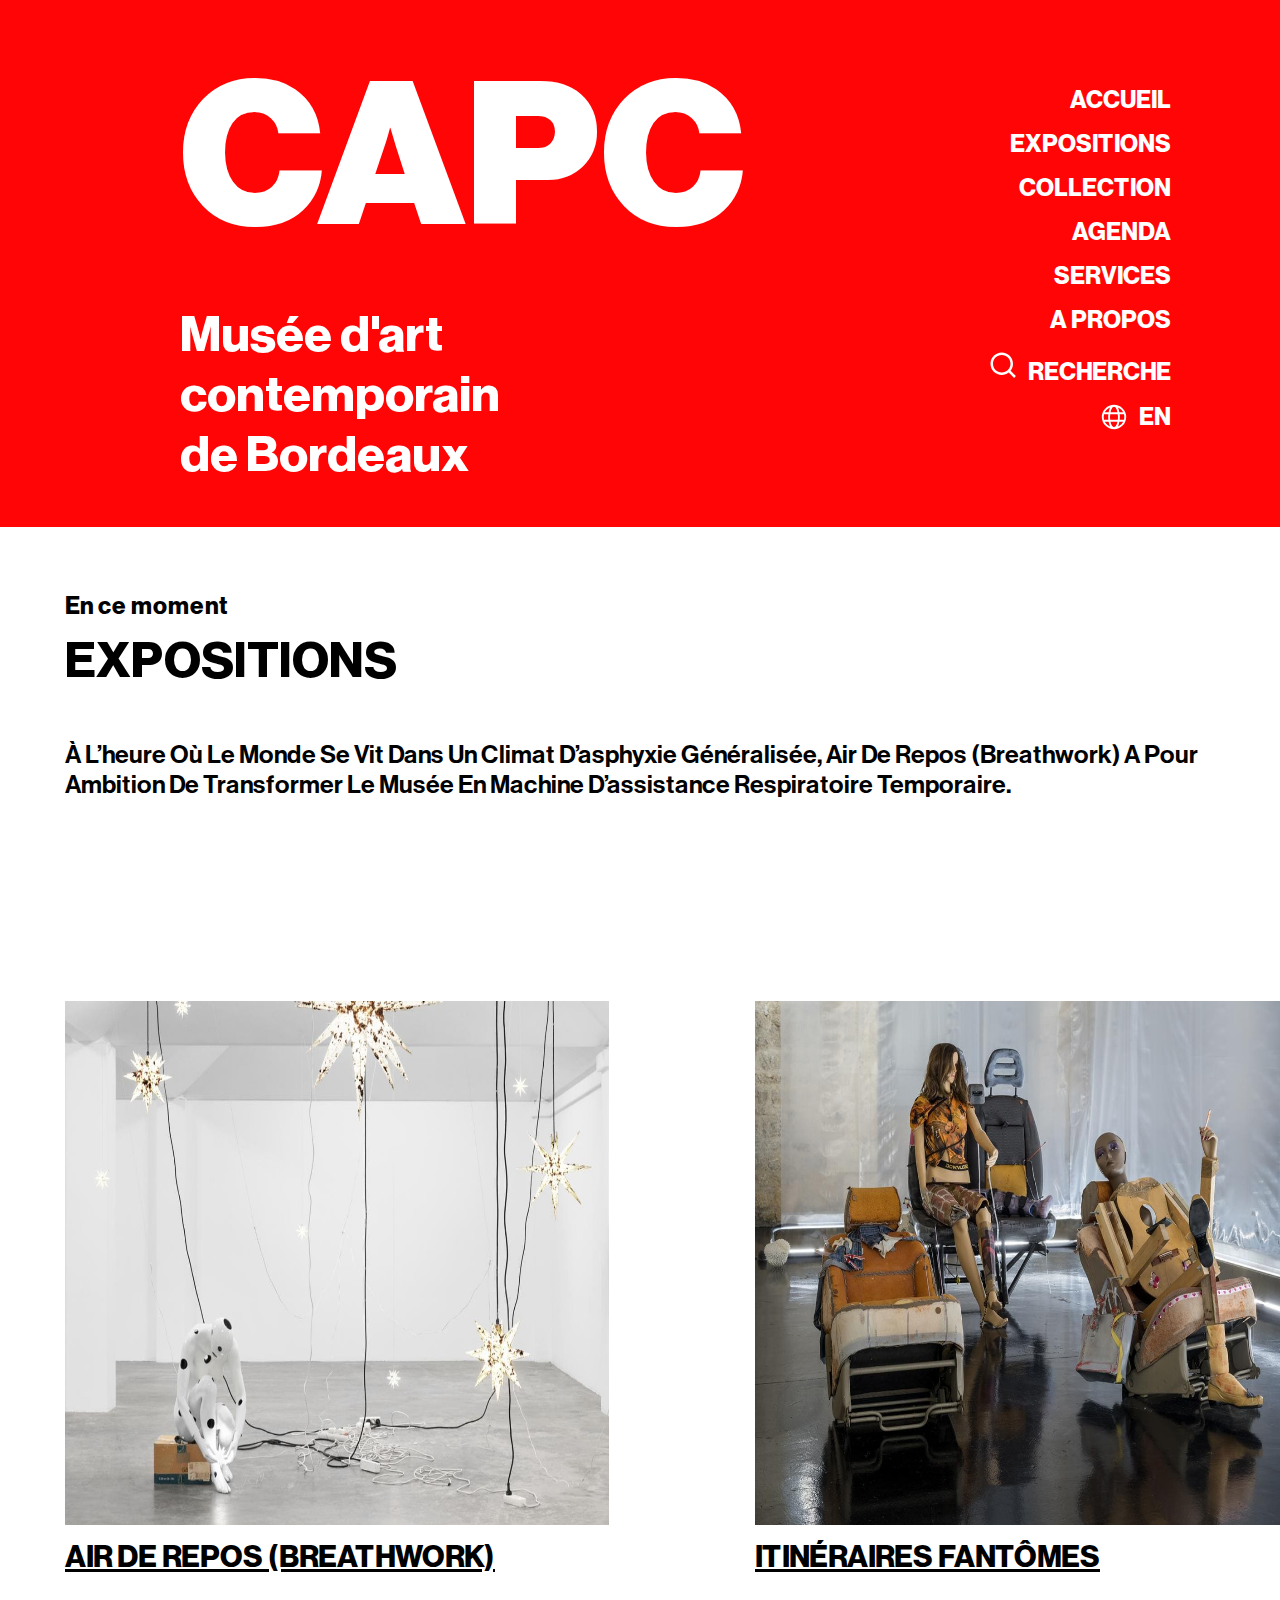
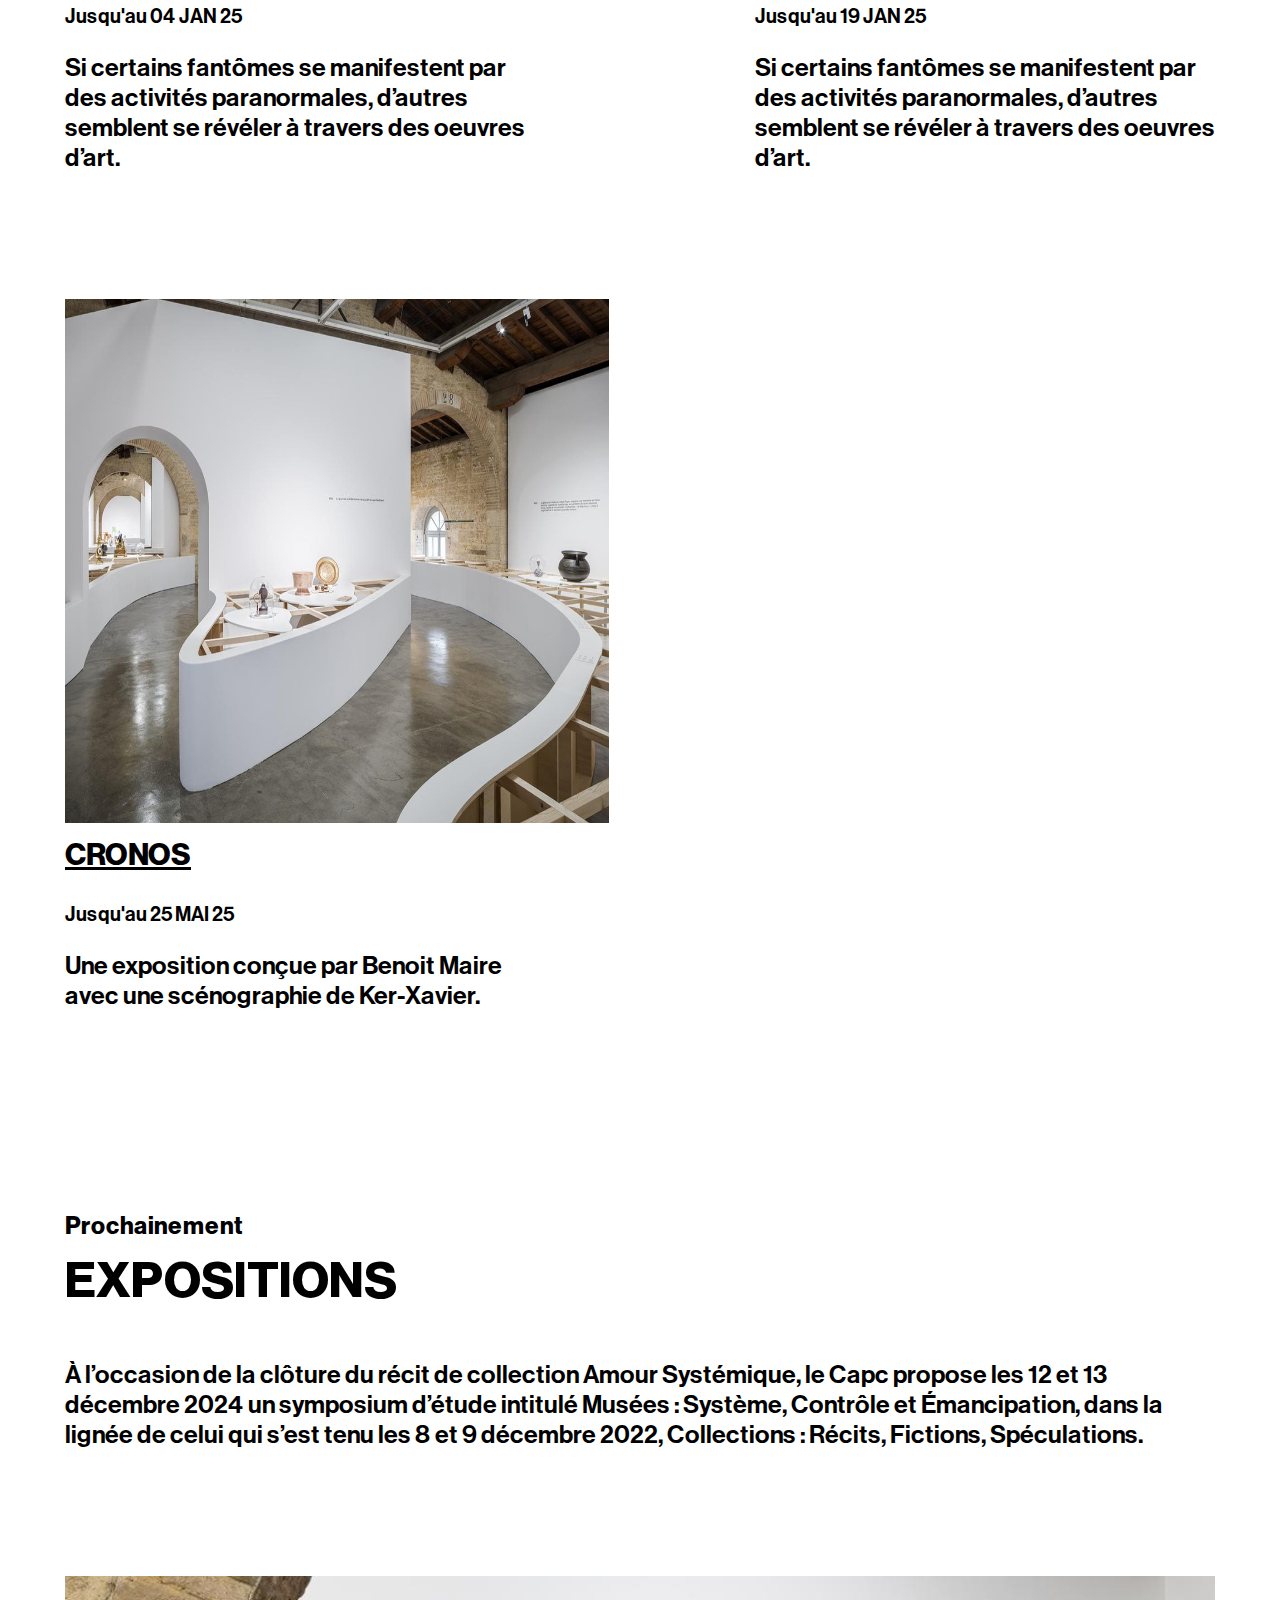
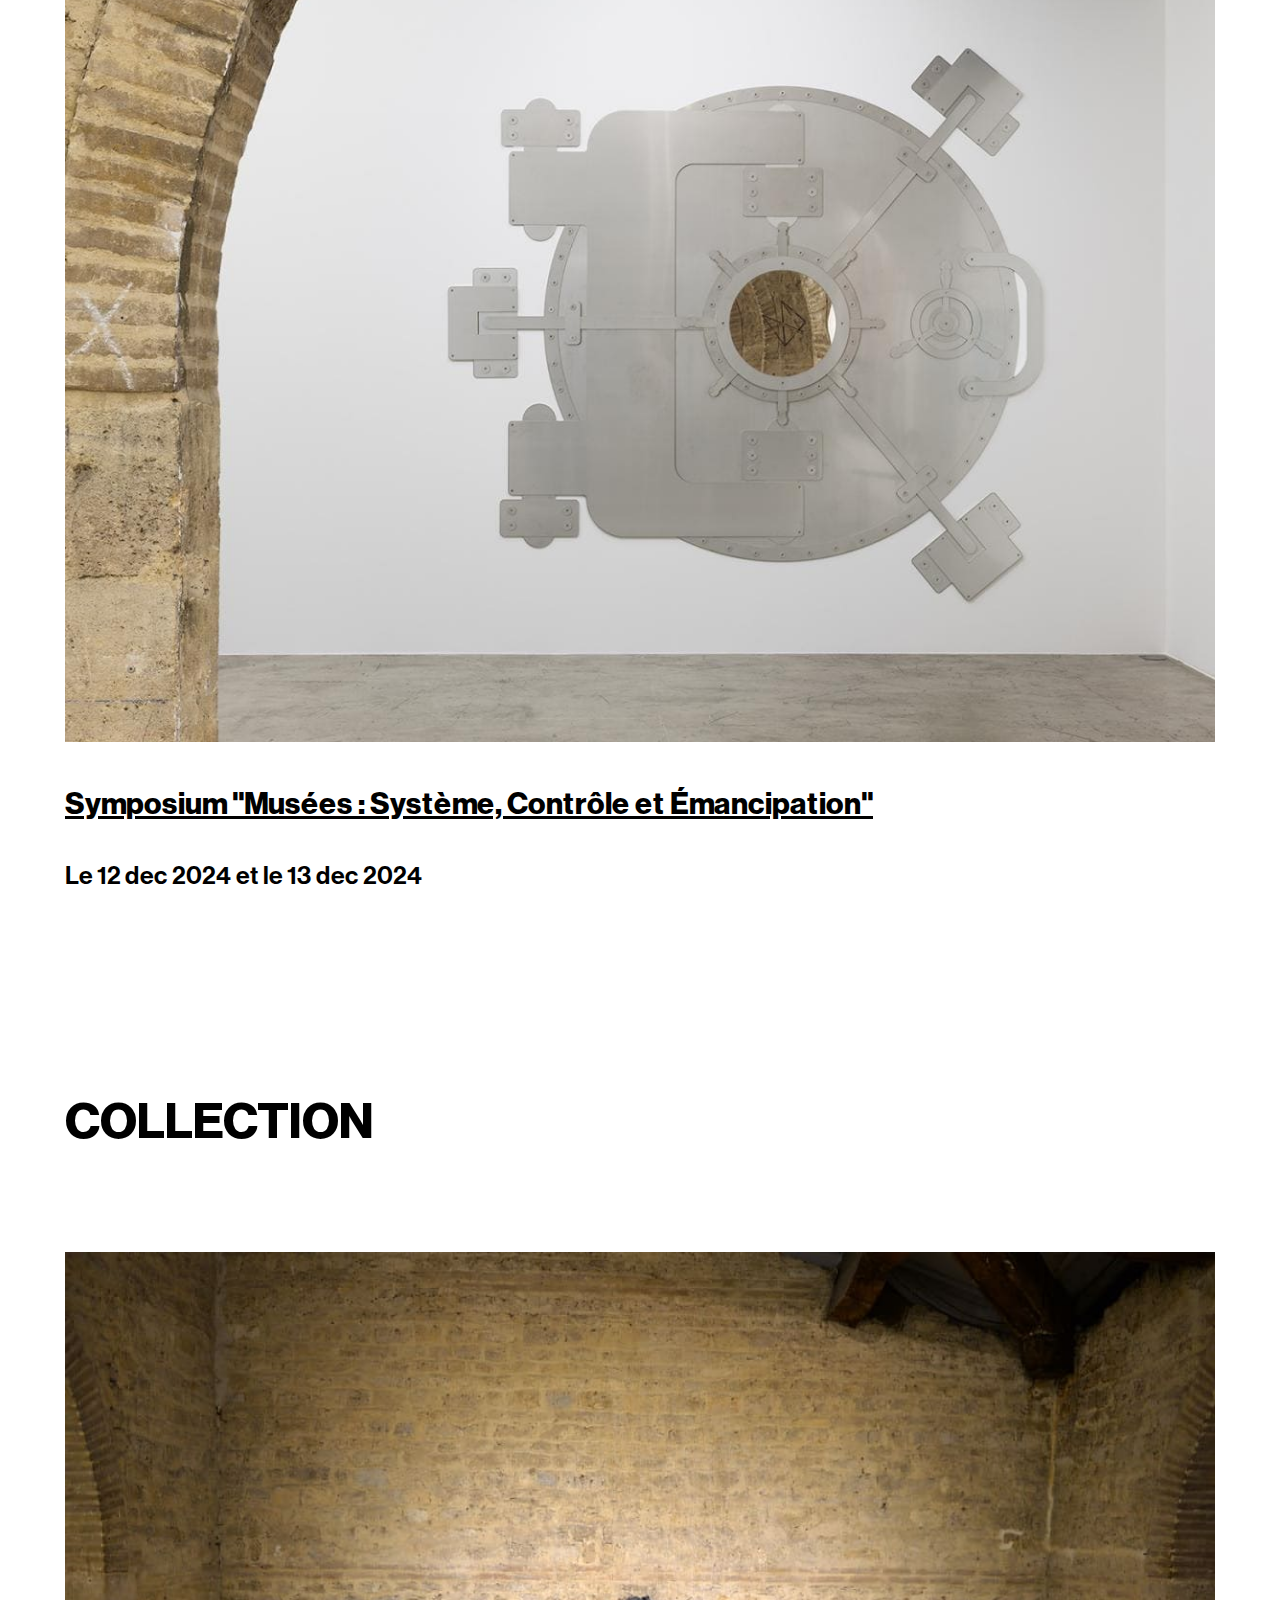
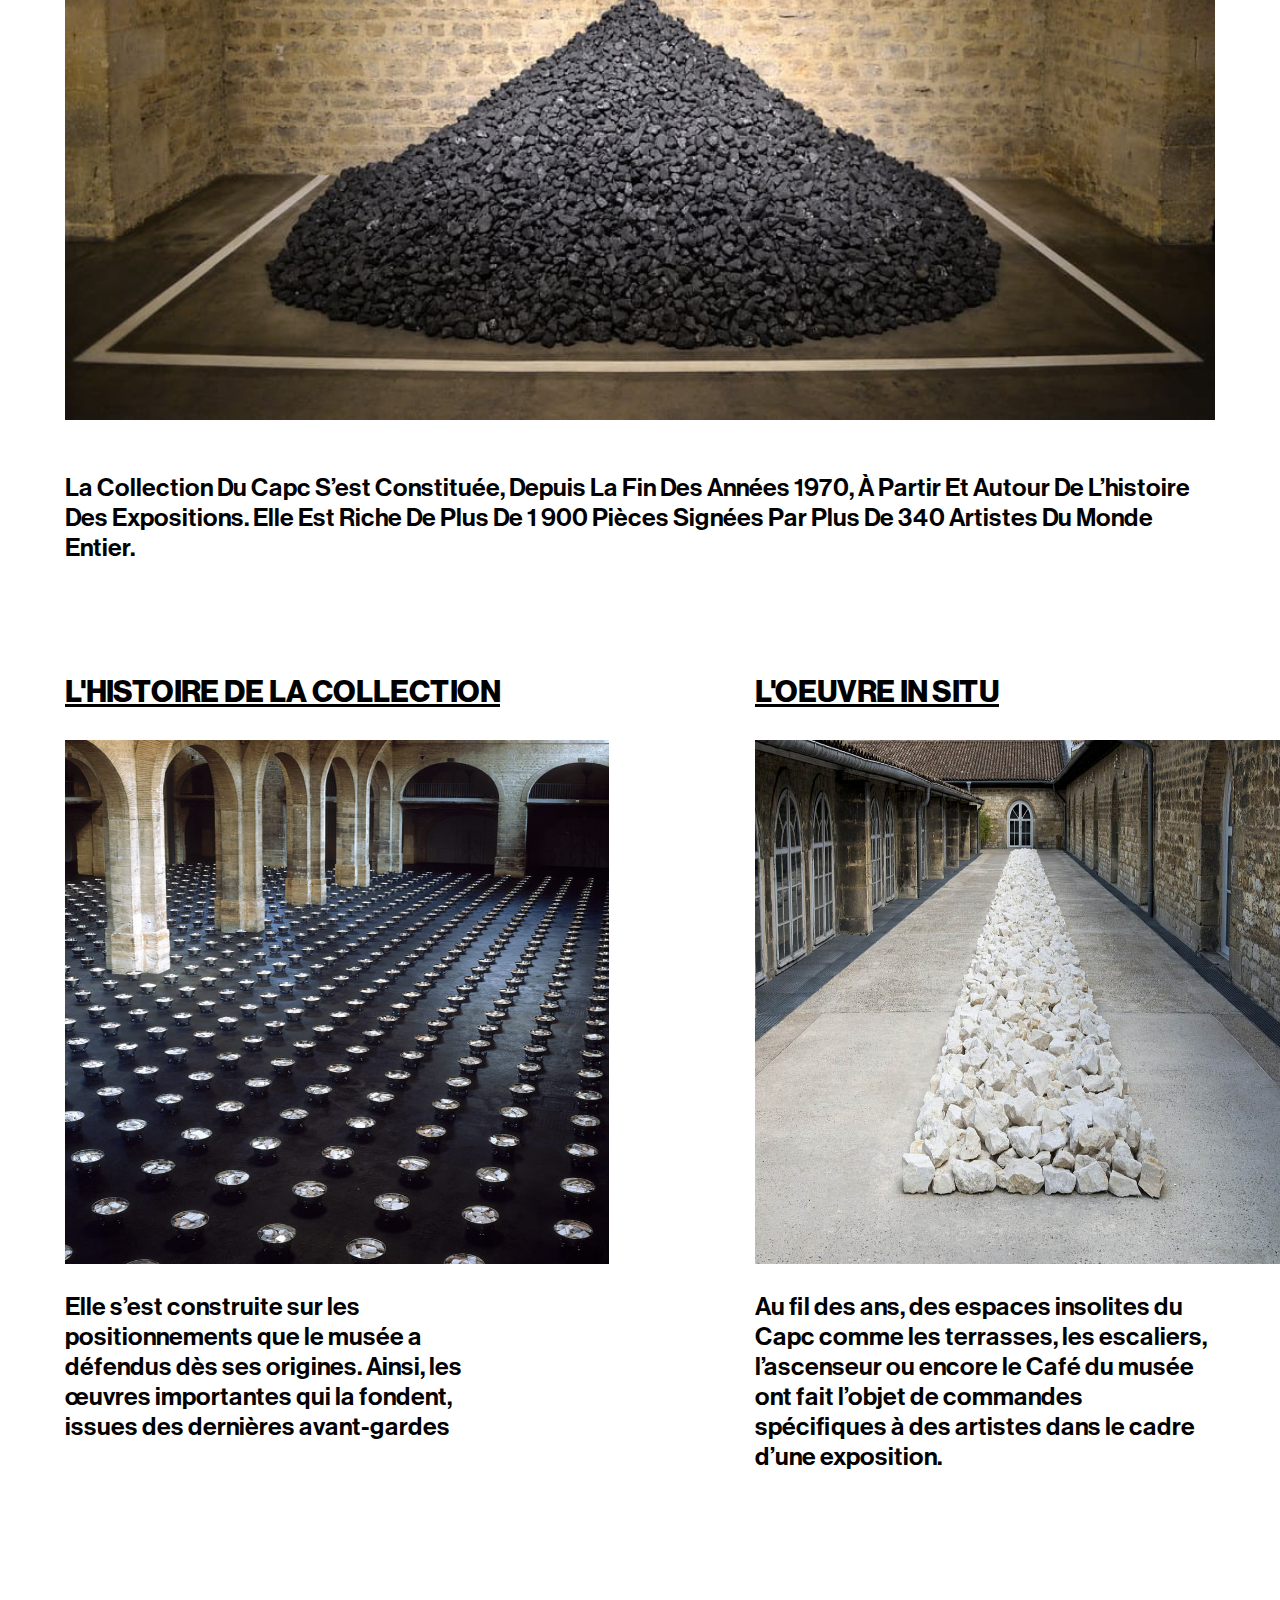
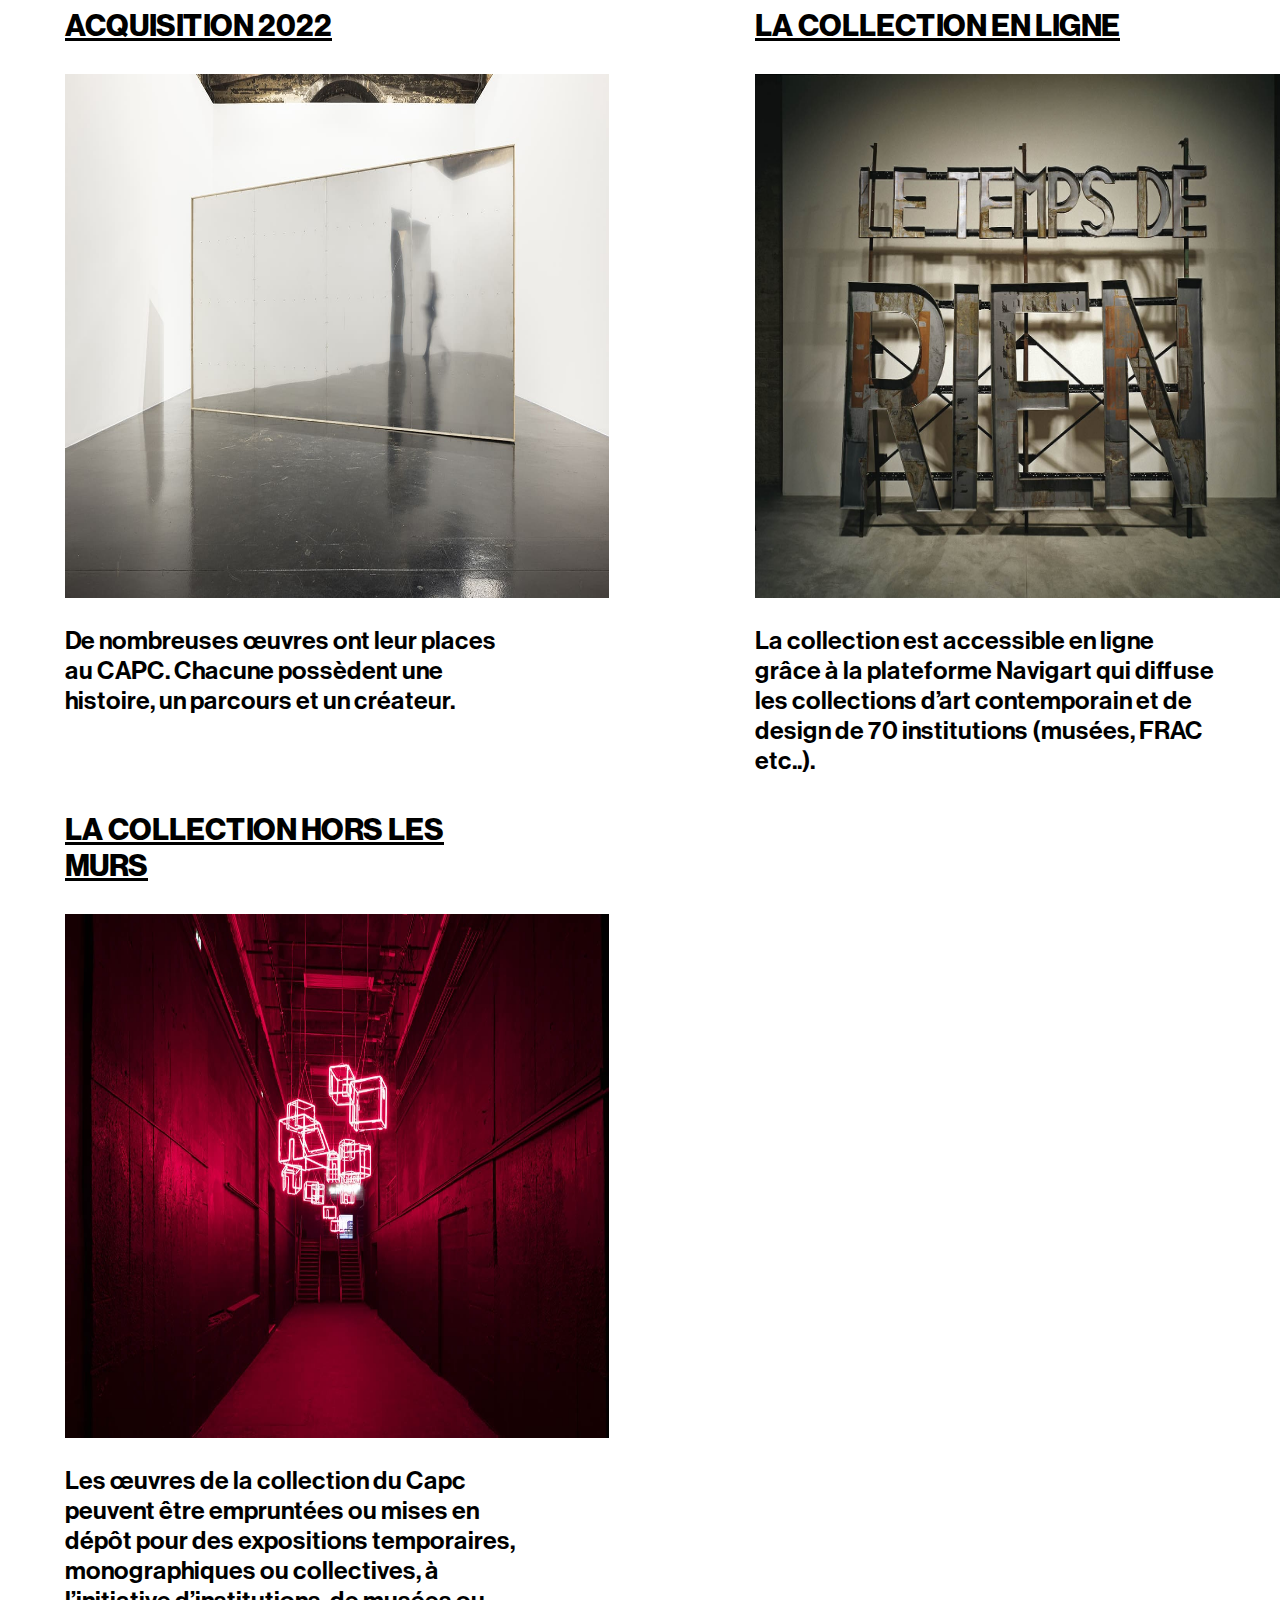
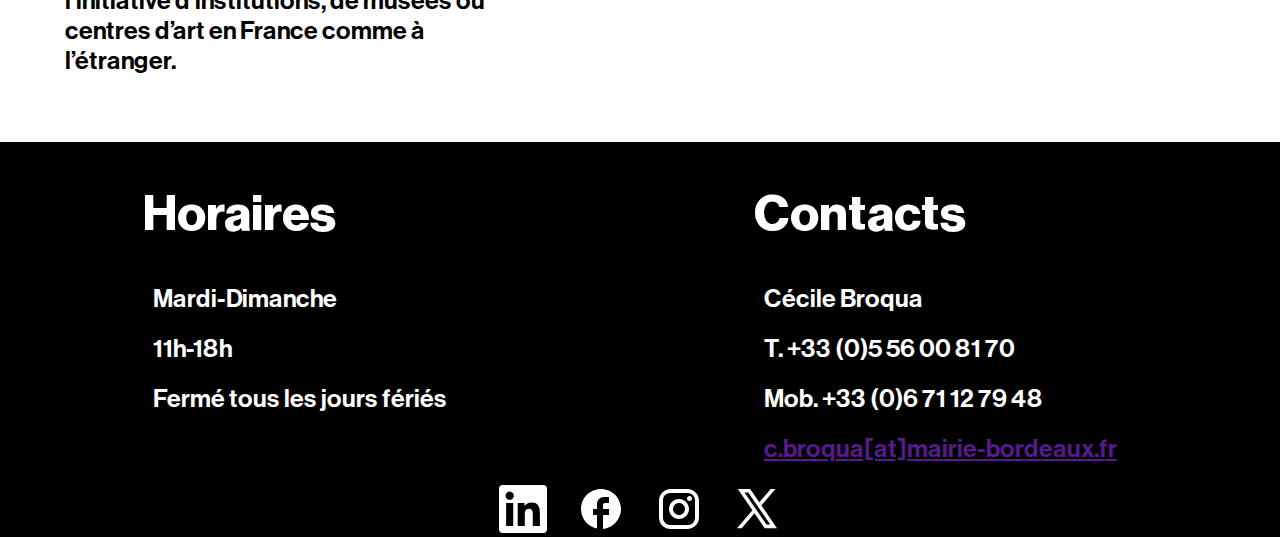
==== index.html @ 67189250 "Reorganize folders" ====
<!DOCTYPE html>
<html lang="fr">
<head>
    <meta charset="UTF-8">
    <meta name="viewport" content="width=device-width, initial-scale=1.0">
    <title>CAPC Musée d'Art Contemporain</title>
    <link rel="stylesheet" href="/style/menu.css">
    <link rel="stylesheet" href="/style/typography.css">
    <link rel="stylesheet" href="/style/pages/home.css">
    <link rel="stylesheet" href="/style/footer.css">
</head>
<body>
    <header> 
    <!--Menu-->
        <div class="title">
            <h1>CAPC</h1>
            <h2>Musée d'art <br> contemporain <br> de Bordeaux</h2>
        </div>

        <nav>
            <ul>
                <li><a href="">ACCUEIL</a></li>
                <li><a href="">EXPOSITIONS</a></li>
                <li><a href="">COLLECTION</a></li>
                <li><a href="">AGENDA</a></li>
                <li><a href="">SERVICES</a></li>
                <Li><a href="">A PROPOS</a></Li>
                <li>
                    <div class="search">
                        <input type="text" id="search" placeholder="Rechercher..." autocomplete="off">
                        <label for="search">
                            <img src="/icone/recherche.svg" alt=""><a href="">RECHERCHE</a>
                        </label>
                    </div>
                </li>   
                <li>
                    <div class="langue">
                    <img src="/icone/langue.svg" alt=""><a href="">EN</a>
                    </div>
                </li>
            </ul>
        </nav>
    </header>

    <main>
    <!--Premiere expositions du site-->
    <section>
        <h2>En ce moment</h2>
        <h3>Expositions</h3>
            <p class="expo-p">à l’heure où le monde se vit dans un climat d’asphyxie généralisée, air de repos (breathwork) a pour ambition de transformer le musée en machine d’assistance respiratoire temporaire. </p>

            <div class="expo1">
                <!--Photo 1 air de repos-->
                <div class="part1">
                    <img src="/CAPC/air-de-repos.jpg" alt="" class="photo1">

                    <h3><a href="">Air de repos (breathwork)</a></h3>
                        <p class="date">Jusqu'au 04 JAN 25 </p>
                        <p>Si certains fantômes se manifestent par des activités paranormales, d’autres semblent se révéler à travers des oeuvres d’art.</p>
                </div>

                <!--Photo 2 fantomes-->
                <div class="part1">
                    <img src="/CAPC/fantomes.jpg" alt="" class="photo1">

                    <h3><a href="">Itinéraires Fantômes</a></h3>
                        <p class="date">Jusqu'au 19 JAN 25</p>
                        <p>Si certains fantômes se manifestent par des activités paranormales, d’autres semblent se révéler à travers des oeuvres d’art.</p>
                </div>
            </div>

                <!--Photo 3 cronos-->
                <div class="part1">
                    <img src="/CAPC/cronos.jpg" alt="" class="photo1">
                    <h3><a href="">Cronos</a></h3>
                        <p class="date">Jusqu'au 25 MAI 25</p>
                        <p>Une exposition conçue par Benoit Maire avec une scénographie de Ker-Xavier.</p>
                </div>
    </section>

    <!--Page prochainement-->
    <section class="prochain">
        <h2>Prochainement</h2>
        <h3>Expositions</h3>
            <p>À l’occasion de la clôture du récit de collection Amour Systémique, le Capc propose les 12 et 13 décembre 2024 un symposium d’étude intitulé Musées : Système, Contrôle et Émancipation, dans la lignée de celui qui s’est tenu les 8 et 9 décembre 2022, Collections : Récits, Fictions, Spéculations. </p>
            <img src="/CAPC/synopisium.jpg" alt="" class="grande-photo">
        <h4>Symposium "Musées : Système, Contrôle et
            Émancipation"</h4>
            <p class="date">Le 12 dec 2024 et le 13 dec 2024</p>
    </section>

    <!--Page collection-->
    <section class="collection">
        <h2>Collection</h2>
        <img src="/CAPC/sans-titre.jpg" alt="" class="grande-photo">
        <p class="expo-2">La collection du Capc s’est constituée, depuis la fin des années 1970, à partir et autour de l’histoire des expositions. Elle est riche de plus de 1 900 pièces signées par plus de 340 artistes du monde entier.</p>
    
        <div class="colle1">
            <div class="part1">
                <h3><a href="">L'histoire de la collection</a></h3>
                <img src="/CAPC/histoire.jpg" alt="" class="photo2">
                <p>Elle s’est construite sur les positionnements que le musée a défendus dès ses origines. Ainsi, les œuvres importantes qui la fondent, issues des dernières avant-gardes</p>
            </div>

            <div class="part1">
                <h3><a href="">L'oeuvre in situ</a></h3>
                <img src="/CAPC/oeuvre-in-situ.jpg" alt="" class="photo2">
                <p>Au fil des ans, des espaces insolites du Capc comme les terrasses, les escaliers, l’ascenseur ou encore le Café du musée ont fait l’objet de commandes spécifiques à des artistes dans le cadre d’une exposition.</p>
            </div>
        </div>

        <div class="colle2">
            <div class="part1">
                <h3><a href="">Acquisition 2022</a></h3>
                <img src="/CAPC/acquisition.jpg" alt="" class="photo2">
                <p>De nombreuses œuvres ont leur places au CAPC. Chacune possèdent une histoire, un parcours et un créateur.</p>
            </div>

            <div class="part1">
                <h3><a href="">La collection en ligne</a></h3>
                <img src="/CAPC/collection-en-ligne.jpg" alt="" class="photo2">
                <p>La collection est accessible en ligne grâce à la plateforme Navigart qui diffuse les collections d’art contemporain et de design de 70 institutions (musées, FRAC etc..).</p>
            </div>
        </div>

            <div class="part1">
                <h3><a href="">La collection hors les murs</a></h3>
                <img src="/CAPC/collection-hors-les-murs.jpg" alt="" class="photo2">
                <p>Les œuvres de la collection du Capc peuvent être empruntées ou mises en dépôt pour des expositions temporaires, monographiques ou collectives, à l’initiative d’institutions, de musées ou centres d’art en France comme à l’étranger.</p>
            </div>
        
    </section>
    </main>

    <footer>
            <div class="foot1">
                <div class="horaires">
                    <h2>Horaires</h2>
                    <ul>
                        <li>Mardi-Dimanche</li>
                        <li>11h-18h</li>
                        <li>Fermé tous les jours fériés</li>
                    </ul>
                </div>

                <div class="contacts">
                    <h2>Contacts</h2>
                    <ul>
                        <li>Cécile Broqua</li>
                        <li>T. +33 (0)5 56 00 81 70</li>
                        <li>Mob. +33 (0)6 71 12 79 48</li>
                        <li><a href="">c.broqua[at]mairie-bordeaux.fr</a></li>
                    </ul>
                </div>
            </div>

            <div class="reseaux">
                <!--Réseaux sociaux-->
                <a href=""><img src="/icone/linkedin.svg" alt=""></a>
                <a href=""><img src="/icone/facebook.svg" alt=""></a>
                <a href=""><img src="/icone/insta.svg" alt=""></a>
                <a href=""><img src="/icone/twitter.svg" alt=""></a>
            </div>
    </footer>
</body>
</html>
---- style/menu.css ----
body{
    margin: 0;
    overflow-x: hidden;
}

section{
    margin: 65px;
}
header{
    margin: 0;
    background-color: #FF0505;
    display: flex;
    justify-content: space-around;
}
h1{
    font-family: 'Neue', sans-serif;
    margin-bottom: -5px;
    margin-top: 40px;
    margin-left: 85px;
    color: white;
    font-size: 200px;
}

header h2{
    color: white;
    font-size: 50px;
    margin-left: 85px;
    margin-top: -20px;
    font-family: 'Neue', sans-serif;
    font-weight: 75;
    margin-top: 30px;
}

nav{
    margin-top: 70px;
    margin-bottom: 50px;
}

nav ul li{
    list-style: none;
    margin: 15px;
    display: flex;
    justify-content: end;
}

nav ul li a{
    font-family: 'Neue', sans-serif;
    font-weight: 75;
    color: white;
    text-decoration: none;
    display: inline;
    justify-content: end;
    font-size: 24px;
}

nav ul li a:hover, nav ul li a:active{
    color: black;
}

.search{
    display: flex;
    align-items: center;
    gap: 10px;
    position: relative;
}

.search img{
    width: 30px;
    height: 30px;
    margin-right: 10px;
}

.search input {
    opacity: 0;
    width: 0;
    transition: 550ms;
    border: 0;
    border-radius: 0;
    border-bottom: 1px solid black;
    position: absolute;
    top: 100%;
    right: 0px;
    padding: 10px;
    background: #DEDEDE;
}

.search input:focus {
    opacity: 1;
    width: 150px;
    outline: 0;
}

.langue{
    display: flex;
    align-items: center;
    gap: 10px;
    position: relative;
}

.langue img{
    width: 30px;
    height: 30px;
}
---- style/typography.css ----
/*font pour le H1*/
@font-face {
    font-family: 'Neue';
    font-weight: 95;
    src: url(/fonts/NeueHaasDisplayBlack.ttf);
}

/*font pour h2 et H3*/
@font-face {
    font-family: 'Neue';
    font-weight: 75;
    src: url(/fonts/NeueHaasDisplayBold.ttf);
}

/*font pour les textes*/
@font-face {
    font-family: 'Neue';
    font-weight: 65;
    src: url(/fonts/NeueHaasDisplayMediu.ttf);
}

/*font pour les texte avec images*/
@font-face {
    font-family: 'Neue';
    font-weight: 10;
    src: url(/fonts/NeueHaasDisplayMediu.ttf);
}
---- style/pages/home.css ----
section h2{
    font-family: 'Neue', sans-serif;
    font-weight: 75;
    margin: 0;
}

h3, .collection h2{
    font-family: 'Neue', sans-serif;
    font-weight: 75;
    font-size: 50px;
    margin-top: 10px;
    text-transform: uppercase;
}

.expo1{
    display: flex;
}
.expo-p, .expo-2{
    font-family: 'Neue', sans-serif;
    font-weight: 65;
    text-transform: capitalize;
    font-size: 25px;
    margin-top: 50px;
}

.photo1{
    width: 544px;
    height: 524px;
    margin-top: 100px;
}

section div h3, .prochain h4{
    font-family: 'Neue', sans-serif;
    font-weight: 75;
    font-size: 30px;
    text-decoration: underline;
}
section div p, .prochain p, .colle1 p{
    font-family: 'Neue', sans-serif;
    font-weight: 10;
    font-size: 25px;
}


.date{
    font-family: 'Neue', sans-serif;
    font-weight: 65;
    font-size: 20px;
}

.prochain{
    margin-top: 200px;
}
.grande-photo{
    margin-top: 100px;
    width: 100%;
}

.collection{
    margin-top: 200px;
}

.colle1, .colle2, .expo1{
    display: flex;
    margin-top: 100px;
    justify-content: space-between;
}

.part1{
    max-width: 40%;
}

.colle1 h2, .colle2 h2, .part1 h2{
    margin: 50px;
    font-family: 'Neue', sans-serif;
    font-weight: 75;
    font-size: 30px;
    text-decoration: underline;
}

.photo2{
    width: 544px;
    height: 524px;
}

h3 a{
    color: black;
}

h3 a:hover{
    opacity: 70%;
    
}

div img:hover{
    opacity: 60%;
}
---- style/footer.css ----
footer{
    background-color: black;
    color: white;
}

.foot1{
    display: flex;
    justify-content: space-around;
}

.foot1 ul li{
    list-style: none;
    font-family: 'Neue', sans-serif;
    font-weight: 65;
    margin: 20px;
    margin-left: -30px;
    font-size: 25px;
}

.foot1 h2{
    font-family: 'Neue', sans-serif;
    font-weight: 75;
    font-size: 50px;
}

.reseaux{
    display: flex;
    justify-content: center;
    gap: 30px;

}

.reseaux a:hover{
    opacity: 50%;
}
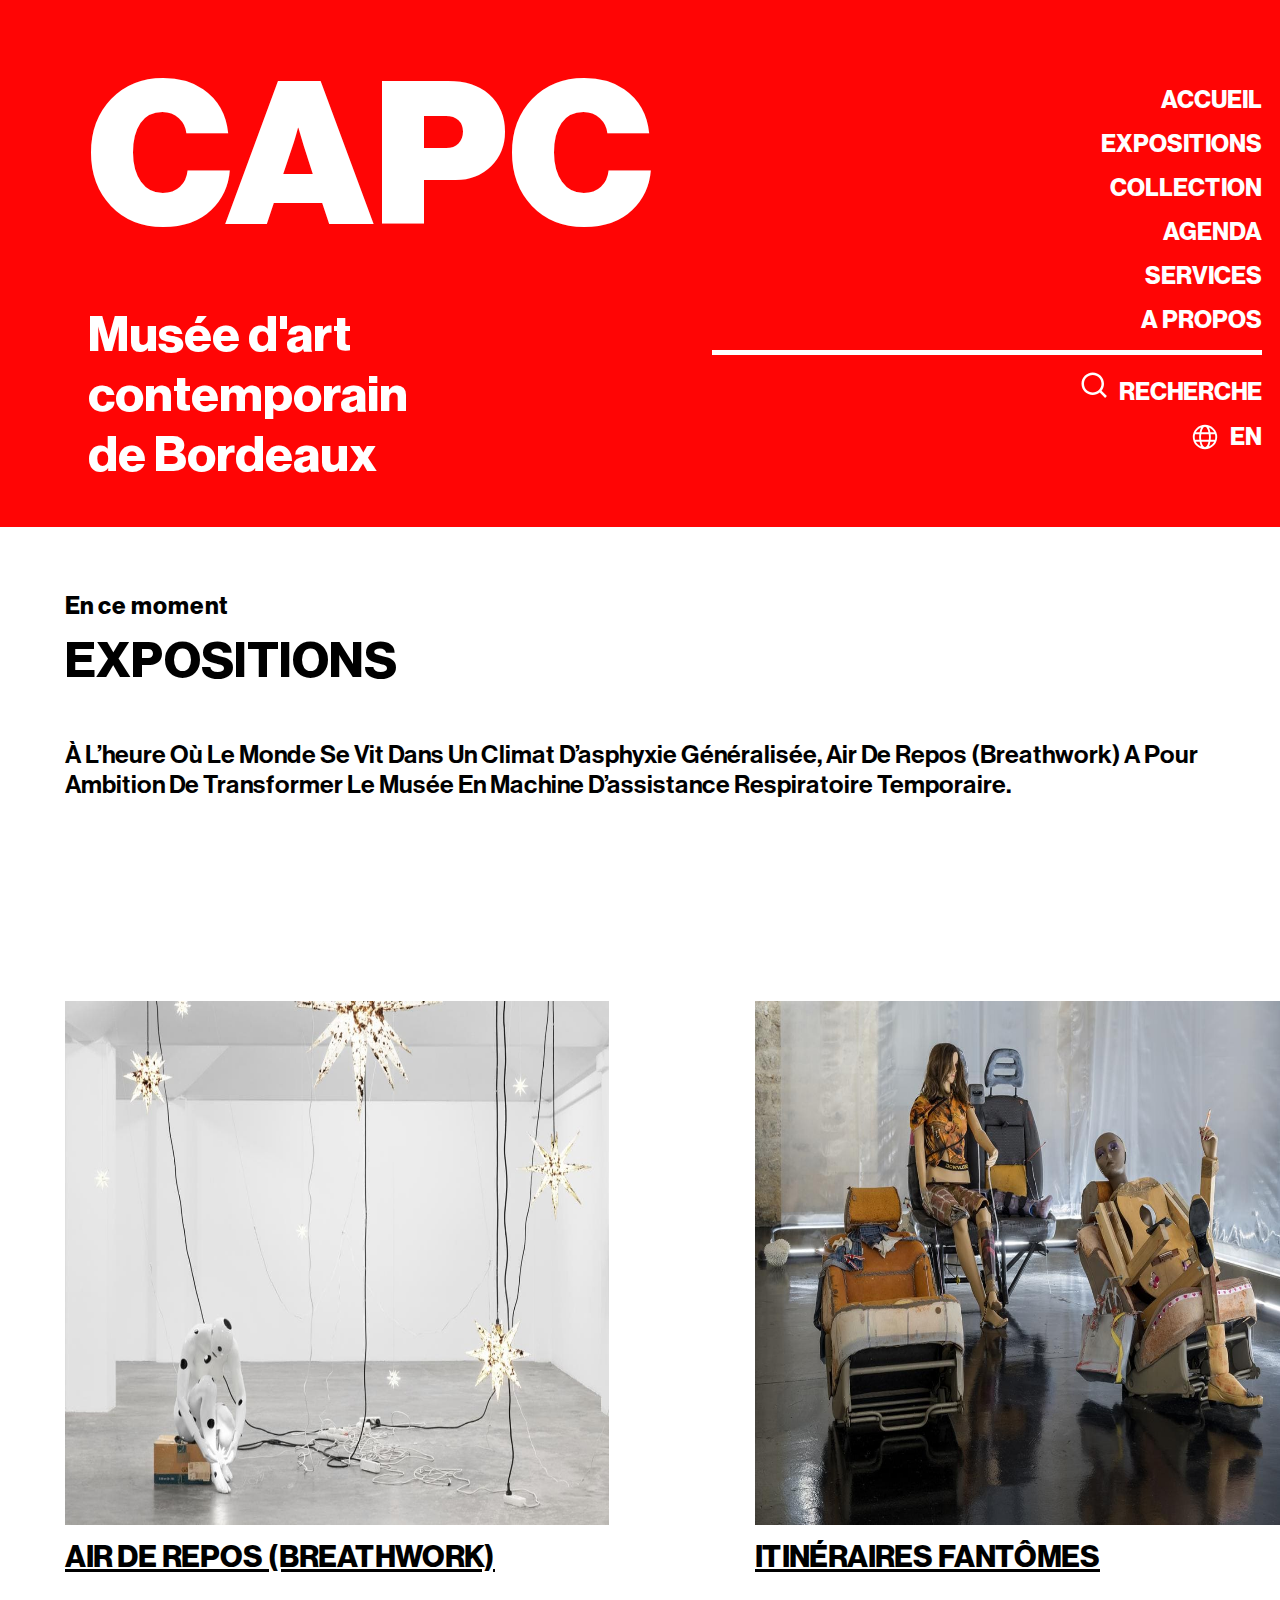
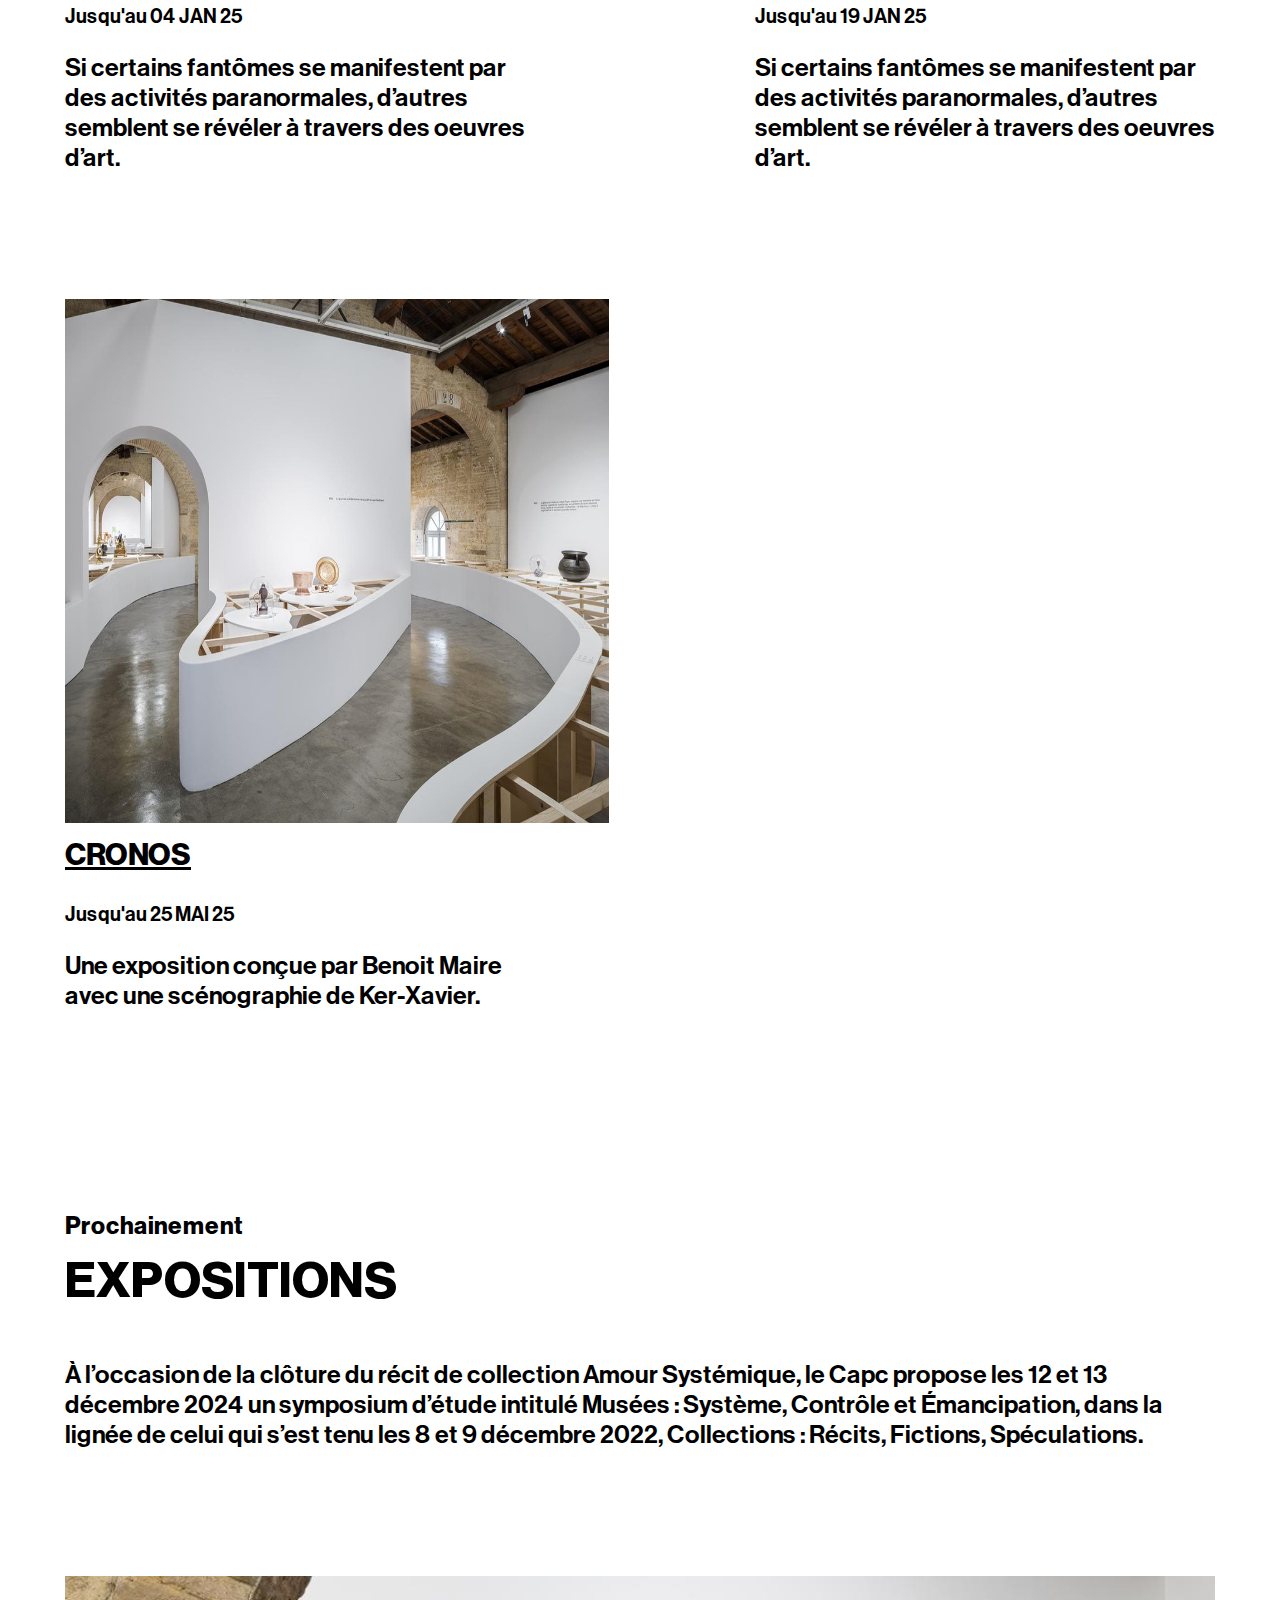
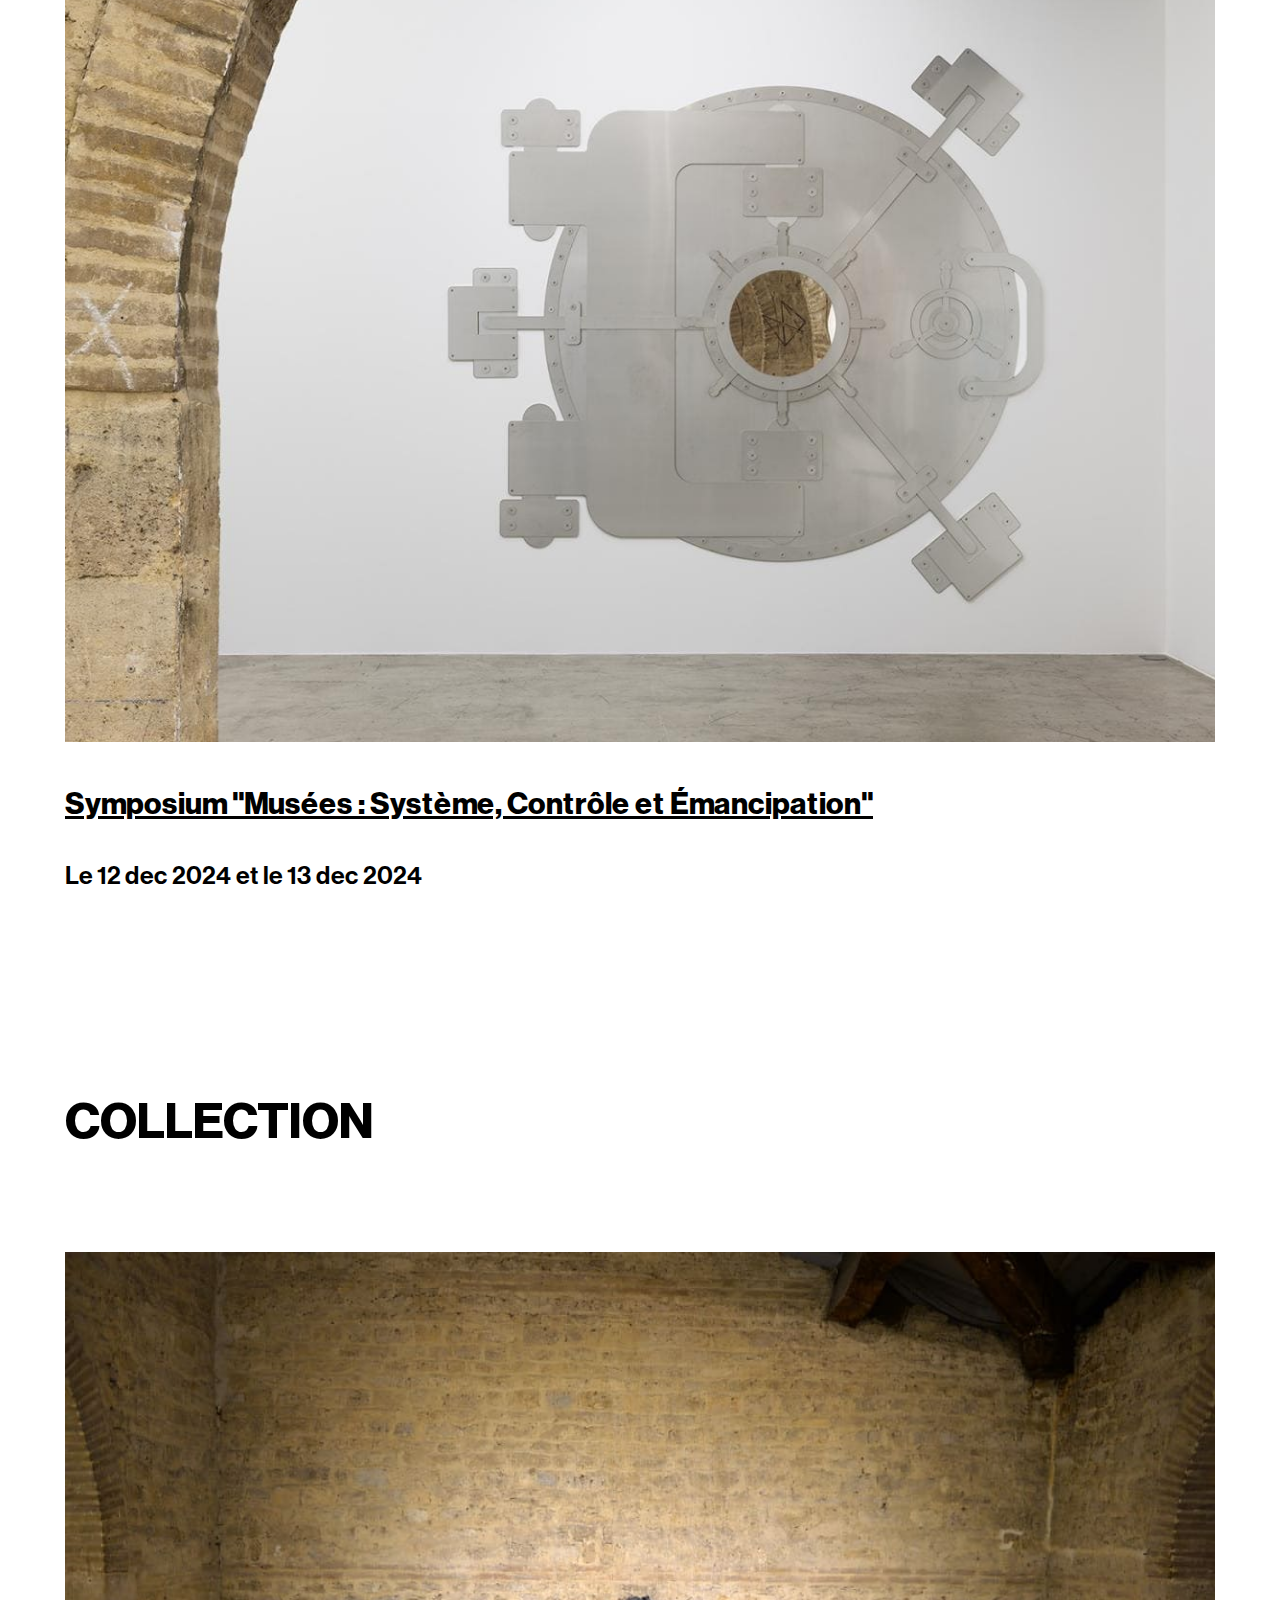
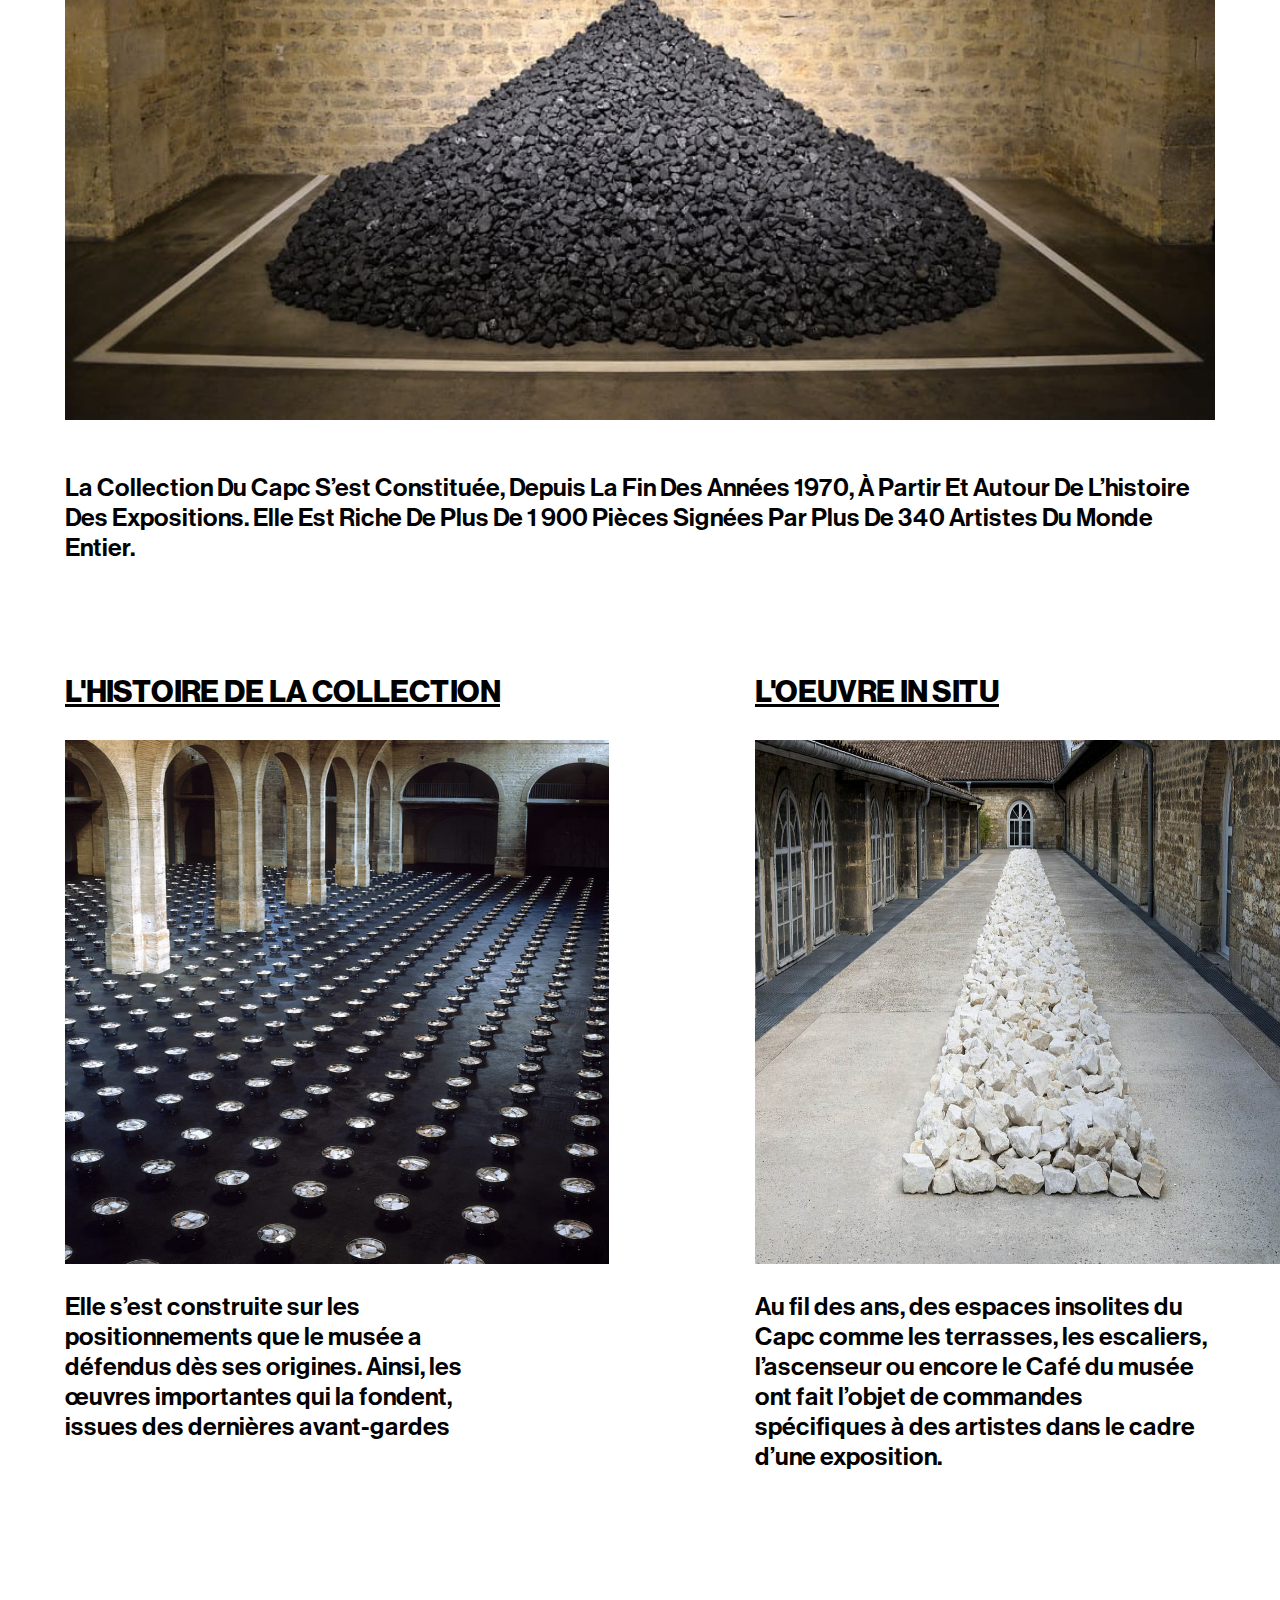
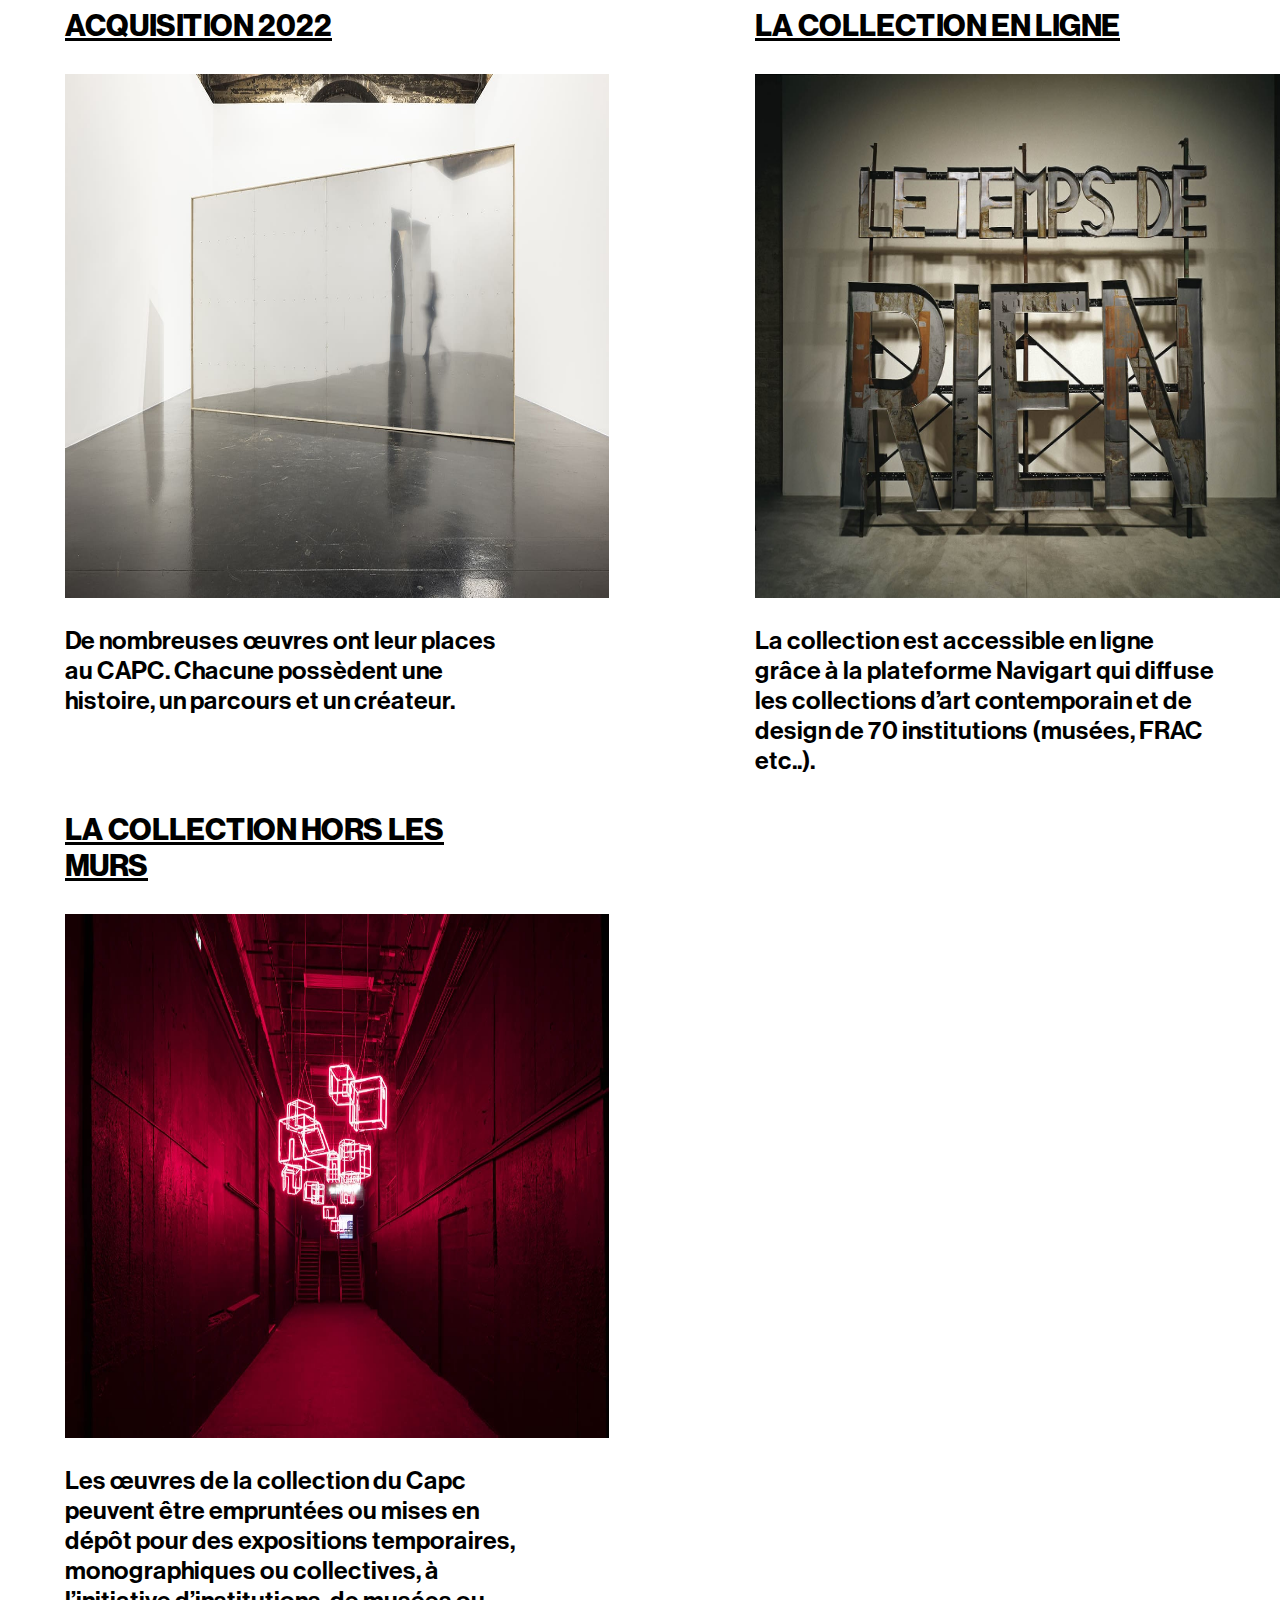
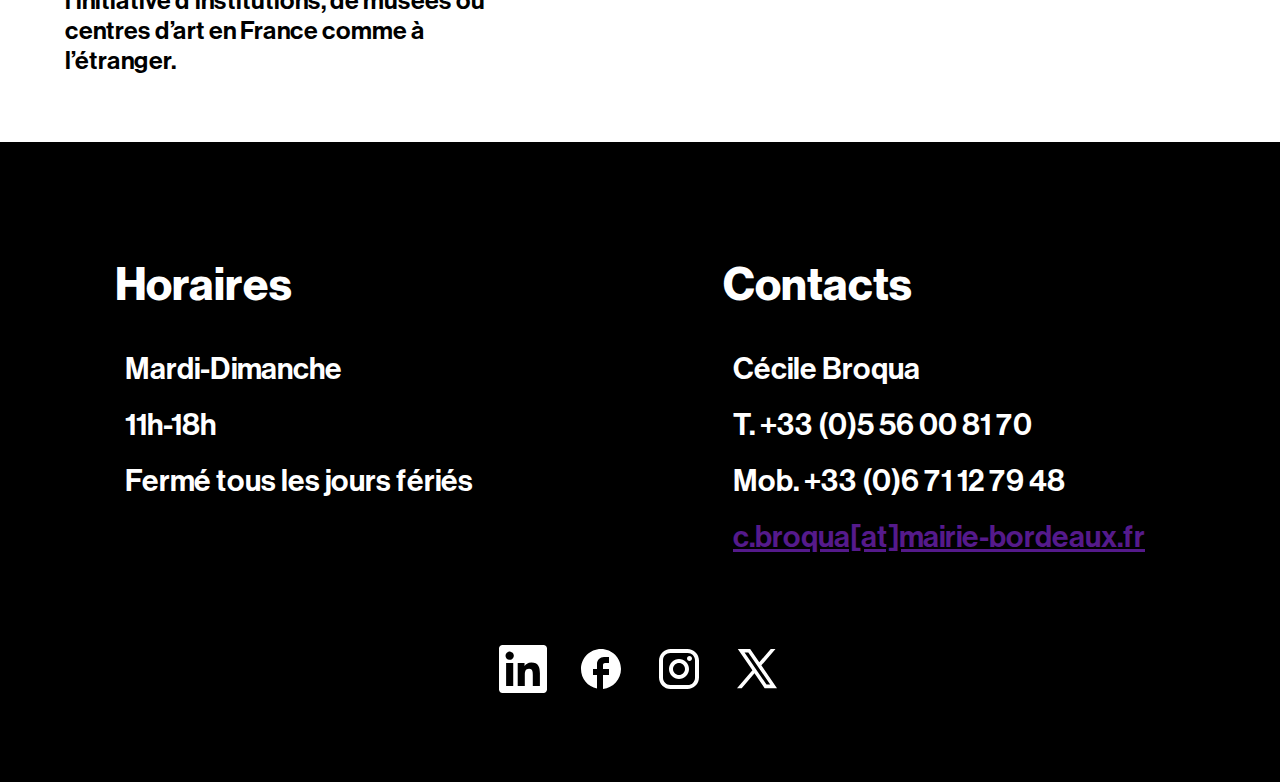
==== commit 9ff9c47f: "modifs" ====
--- a/index.html
+++ b/index.html
@@ -25,6 +25,7 @@
                 <li><a href="">AGENDA</a></li>
                 <li><a href="">SERVICES</a></li>
                 <Li><a href="">A PROPOS</a></Li>
+                <li><a href=""> <div class="bar"></div></a></li>
                 <li>
                     <div class="search">
                         <input type="text" id="search" placeholder="Rechercher..." autocomplete="off">
@@ -133,6 +134,7 @@
     </main>
 
     <footer>
+        <div class="foot">
             <div class="foot1">
                 <div class="horaires">
                     <h2>Horaires</h2>
@@ -156,11 +158,12 @@
 
             <div class="reseaux">
                 <!--Réseaux sociaux-->
-                <a href=""><img src="/icone/linkedin.svg" alt=""></a>
-                <a href=""><img src="/icone/facebook.svg" alt=""></a>
-                <a href=""><img src="/icone/insta.svg" alt=""></a>
-                <a href=""><img src="/icone/twitter.svg" alt=""></a>
+                <img src="/icone/linkedin.svg" alt="">
+                <img src="/icone/facebook.svg" alt="">
+                <img src="/icone/insta.svg" alt="">
+                <img src="/icone/twitter.svg" alt="">
             </div>
+        </div>
     </footer>
 </body>
 </html>--- a/style/menu.css
+++ b/style/menu.css
@@ -9,6 +9,7 @@
 header{
     margin: 0;
     background-color: #FF0505;
+    width: 100%;
     display: flex;
     justify-content: space-around;
 }
@@ -29,6 +30,13 @@
     font-family: 'Neue', sans-serif;
     font-weight: 75;
     margin-top: 30px;
+}
+
+.bar{
+    background-color: white;
+    width: 550px;
+    height: 5px;
+    margin: 0%;
 }
 
 nav{
--- a/style/footer.css
+++ b/style/footer.css
@@ -1,8 +1,14 @@
 footer{
     background-color: black;
+    width: 100%;
+    height: 560px;
     color: white;
+    padding-top: 80px;
 }
 
+.foot{
+    
+}
 .foot1{
     display: flex;
     justify-content: space-around;
@@ -11,16 +17,18 @@
 .foot1 ul li{
     list-style: none;
     font-family: 'Neue', sans-serif;
+    font-size: 30px;
     font-weight: 65;
     margin: 20px;
     margin-left: -30px;
-    font-size: 25px;
 }
-
+.foot1 ul{
+    margin-left: 0%;
+}
 .foot1 h2{
     font-family: 'Neue', sans-serif;
     font-weight: 75;
-    font-size: 50px;
+    font-size: 45px;
 }
 
 .reseaux{
@@ -30,6 +38,10 @@
 
 }
 
-.reseaux a:hover{
-    opacity: 50%;
+.contacts{
+margin-bottom: 70px;
+}
+
+.horaires{
+    margin-bottom: 70px;
 }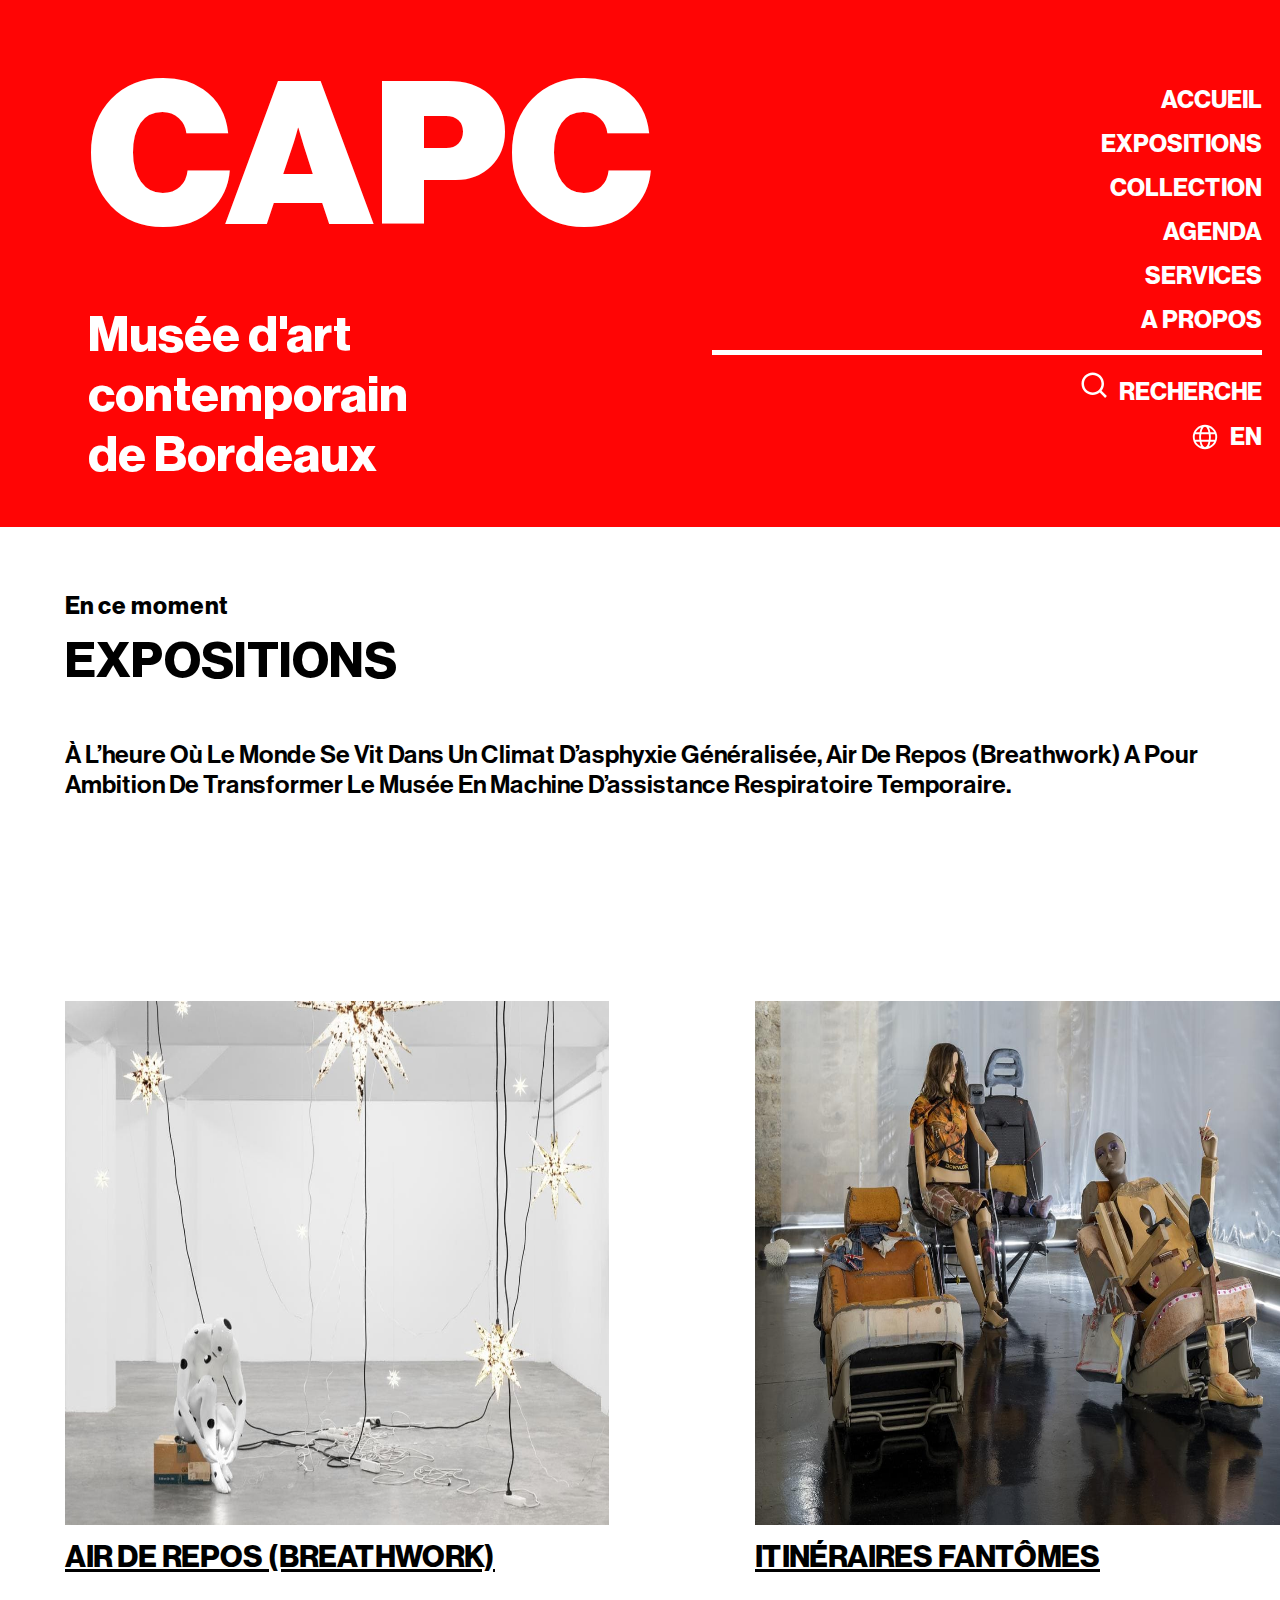
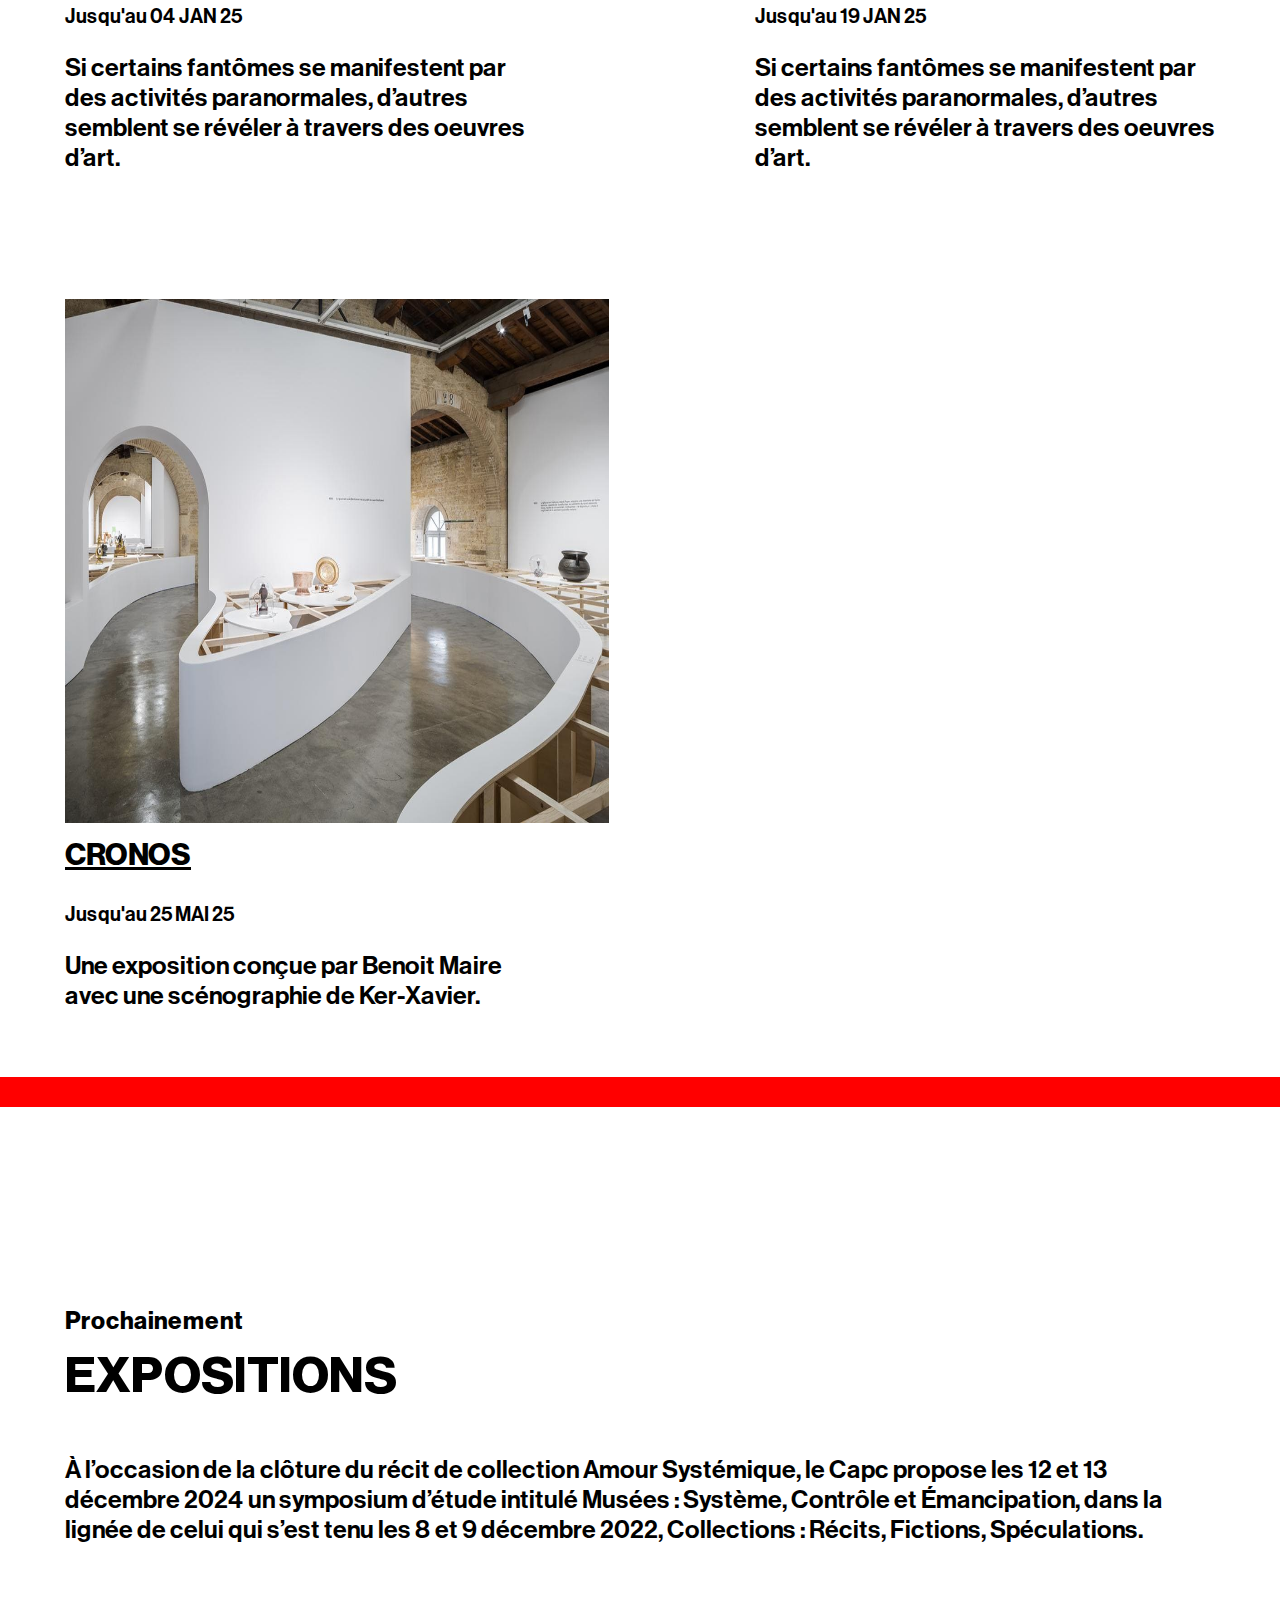
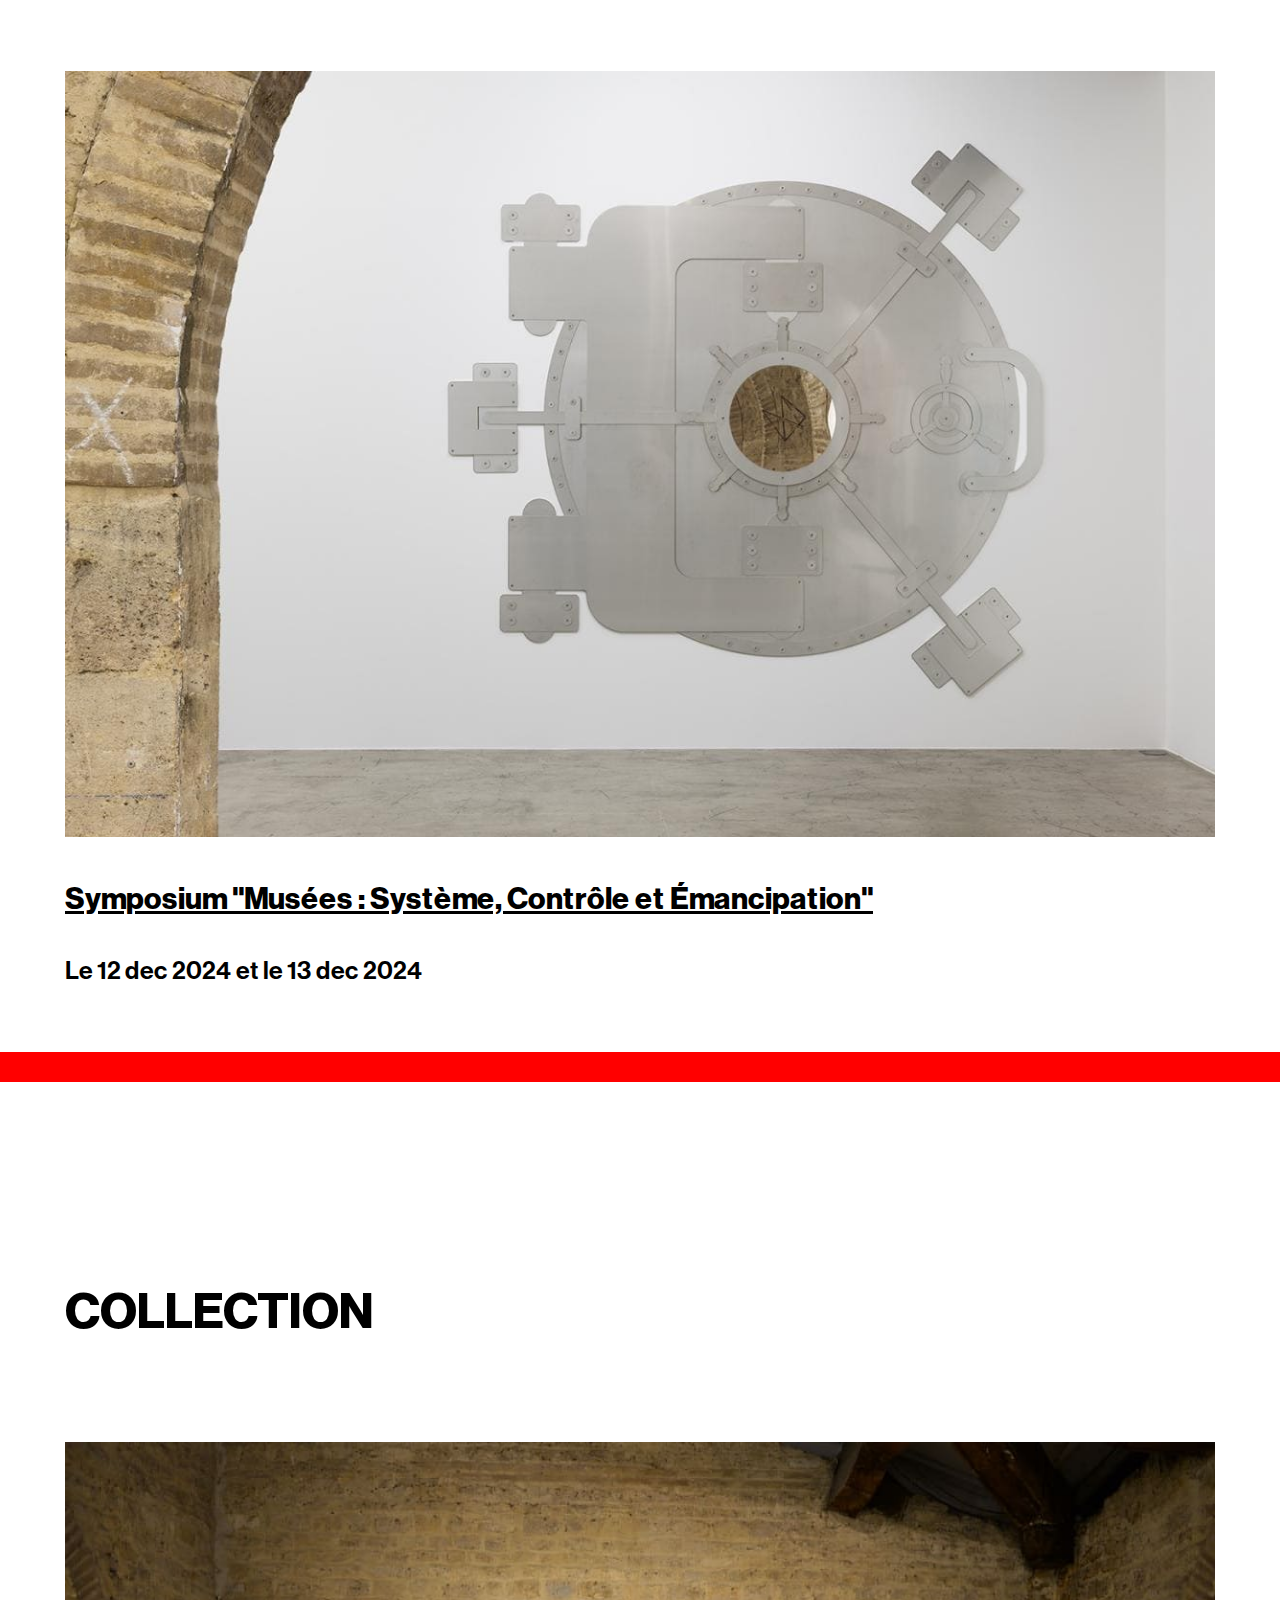
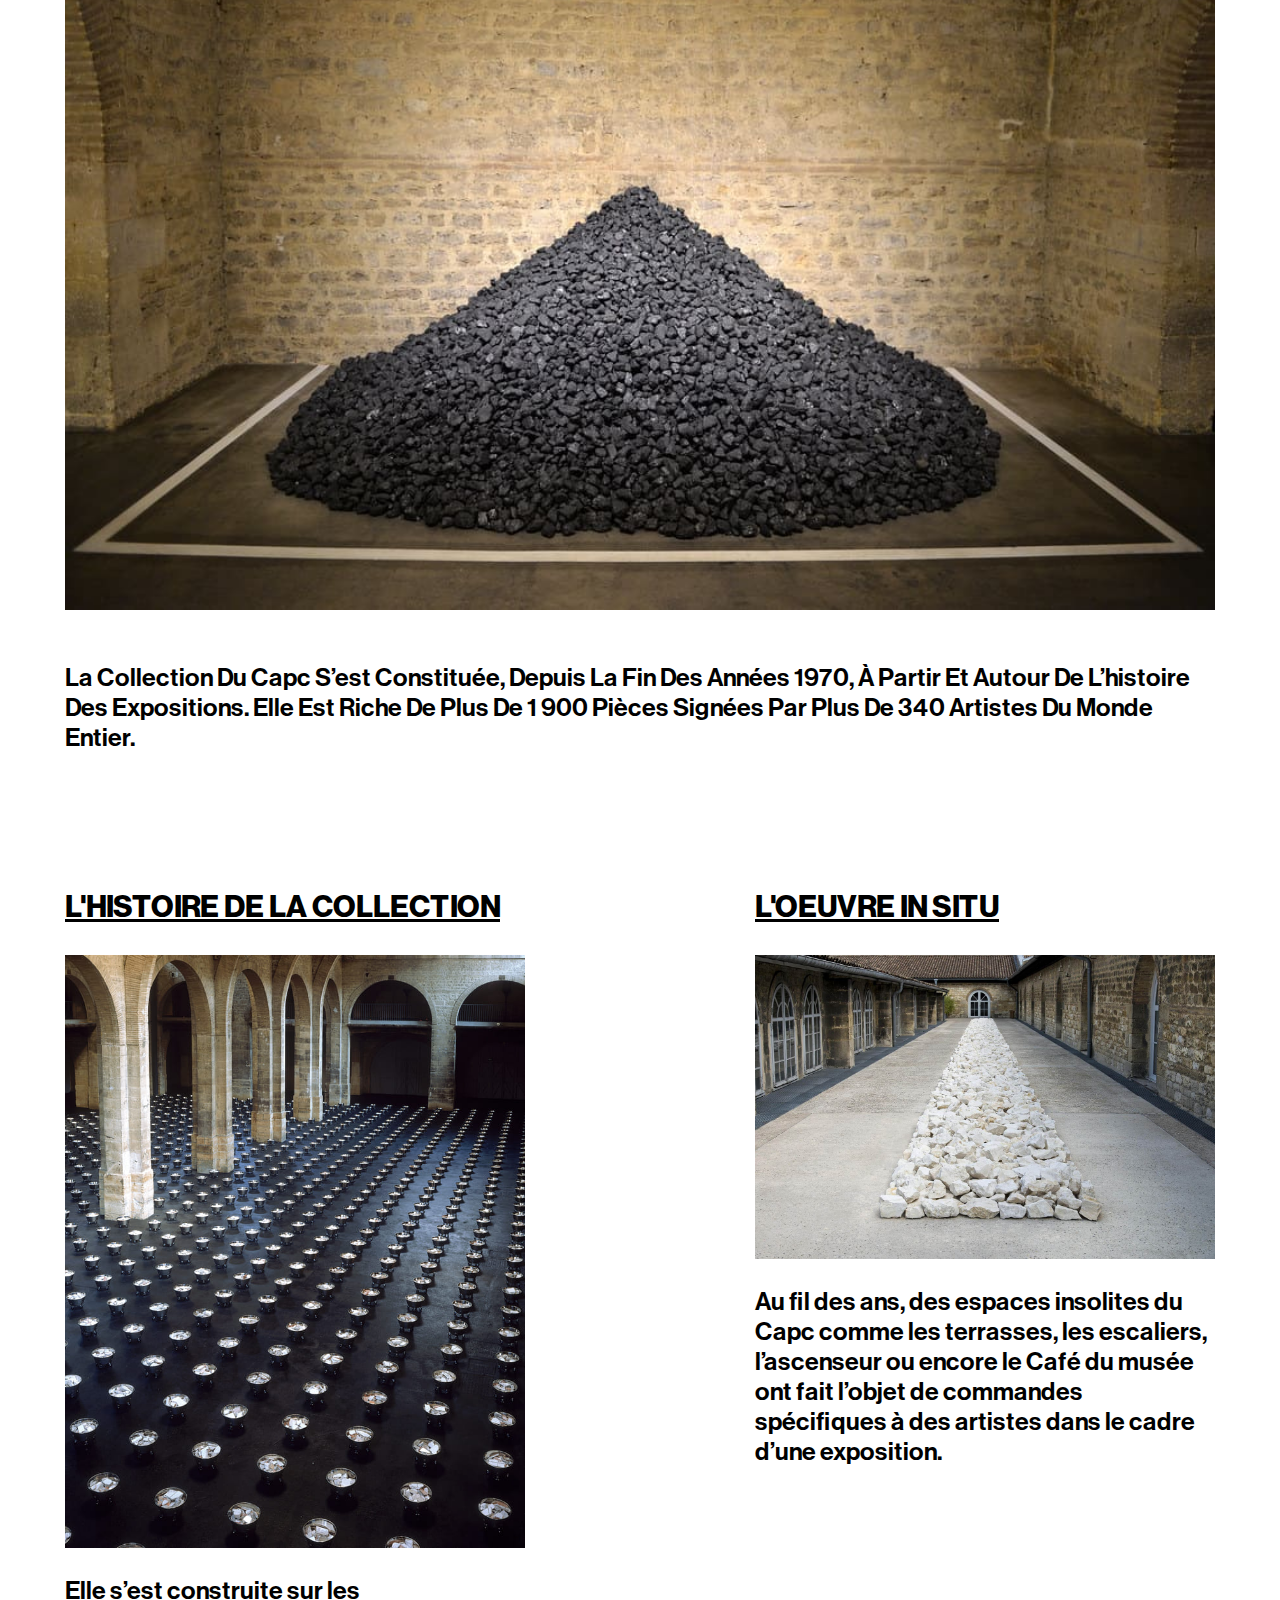
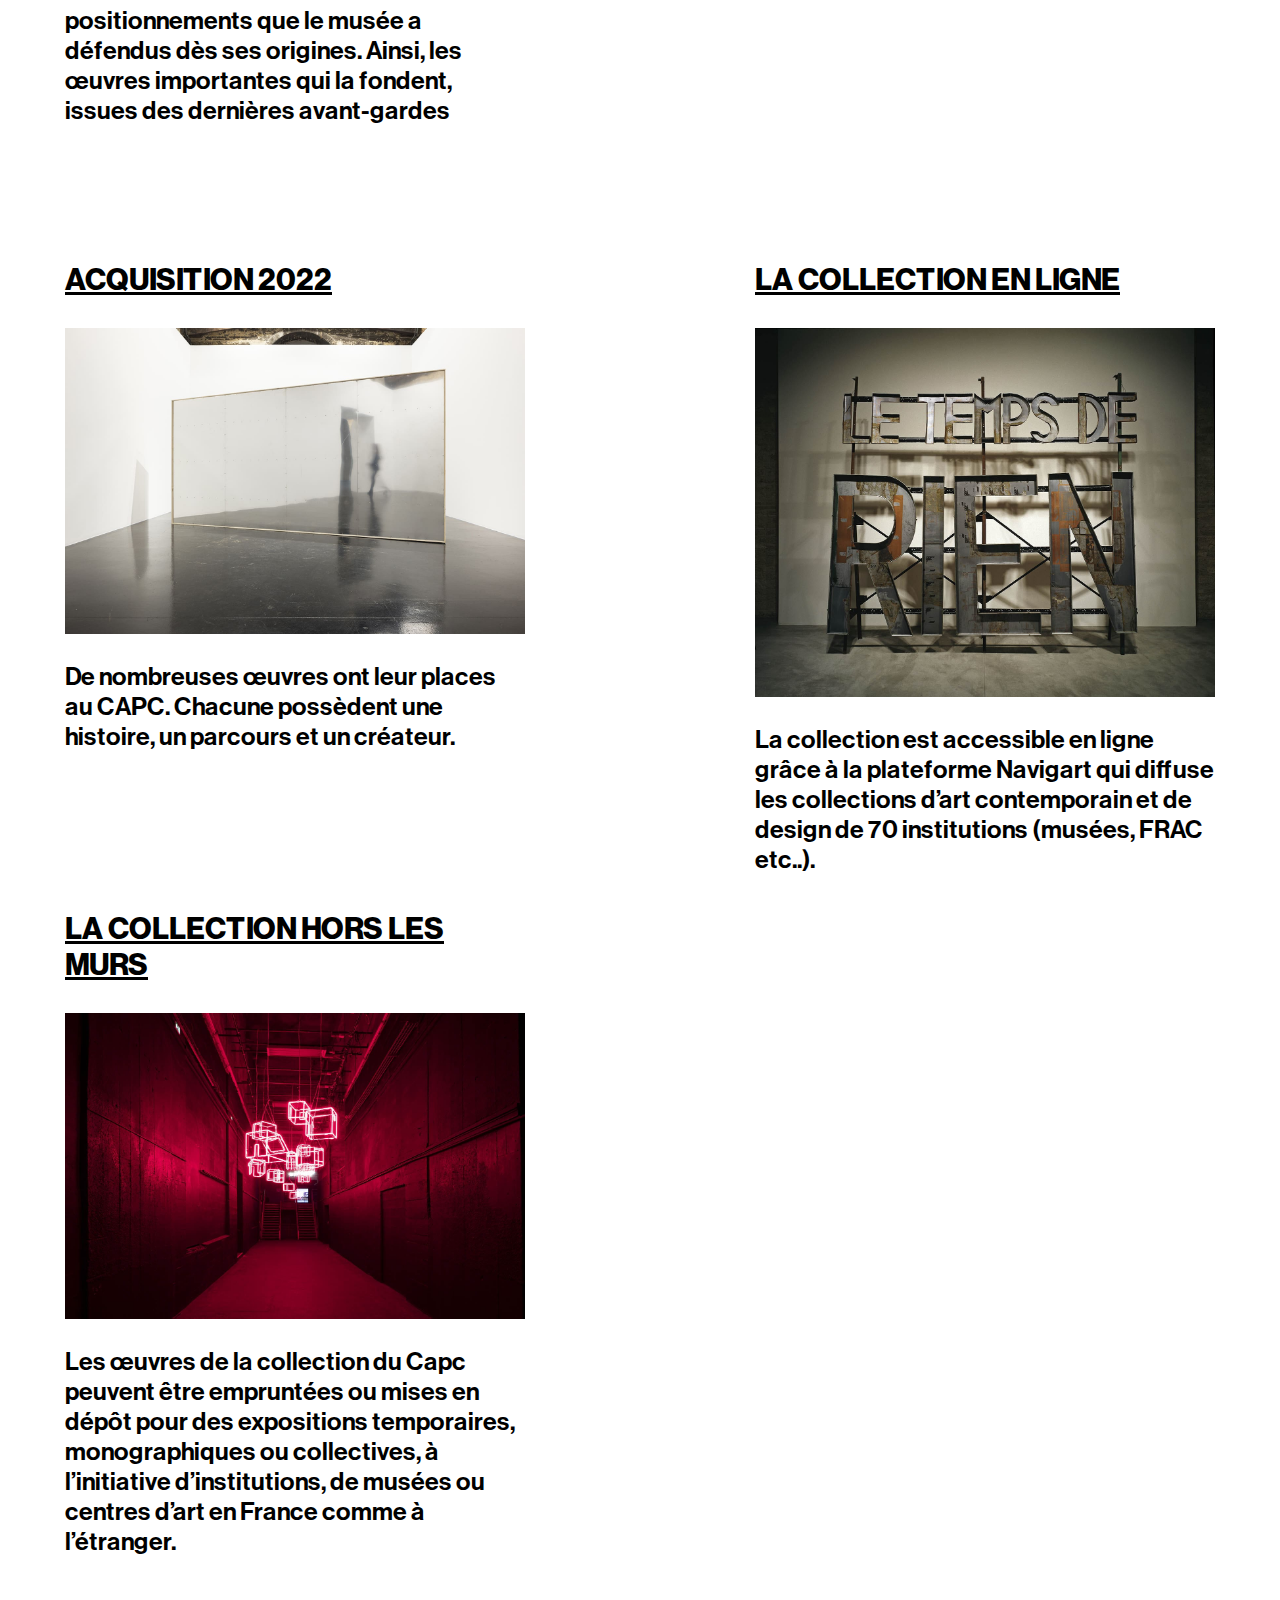
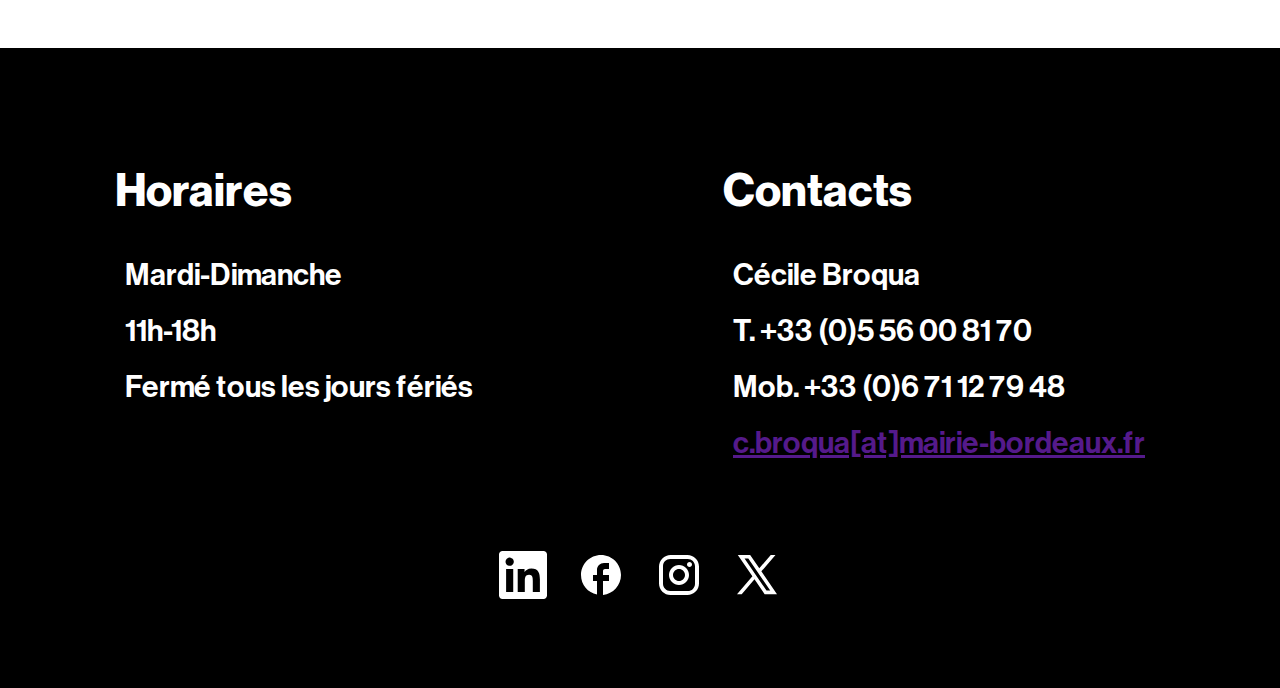
==== commit 571d8dc1: "modif responsive" ====
--- a/index.html
+++ b/index.html
@@ -78,7 +78,7 @@
                         <p>Une exposition conçue par Benoit Maire avec une scénographie de Ker-Xavier.</p>
                 </div>
     </section>
-
+<div class="red-bar"></div>
     <!--Page prochainement-->
     <section class="prochain">
         <h2>Prochainement</h2>
@@ -90,12 +90,14 @@
             <p class="date">Le 12 dec 2024 et le 13 dec 2024</p>
     </section>
 
+    <div class="red-bar"></div>
+    
     <!--Page collection-->
     <section class="collection">
         <h2>Collection</h2>
         <img src="/CAPC/sans-titre.jpg" alt="" class="grande-photo">
         <p class="expo-2">La collection du Capc s’est constituée, depuis la fin des années 1970, à partir et autour de l’histoire des expositions. Elle est riche de plus de 1 900 pièces signées par plus de 340 artistes du monde entier.</p>
-    
+      <div class="container">
         <div class="colle1">
             <div class="part1">
                 <h3><a href="">L'histoire de la collection</a></h3>
@@ -129,7 +131,7 @@
                 <img src="/CAPC/collection-hors-les-murs.jpg" alt="" class="photo2">
                 <p>Les œuvres de la collection du Capc peuvent être empruntées ou mises en dépôt pour des expositions temporaires, monographiques ou collectives, à l’initiative d’institutions, de musées ou centres d’art en France comme à l’étranger.</p>
             </div>
-        
+      </div>    
     </section>
     </main>
 
--- a/style/pages/home.css
+++ b/style/pages/home.css
@@ -62,12 +62,14 @@
 
 .colle1, .colle2, .expo1{
     display: flex;
+    flex-wrap: wrap;
     margin-top: 100px;
     justify-content: space-between;
 }
 
 .part1{
     max-width: 40%;
+    min-width: 200px;
 }
 
 .colle1 h2, .colle2 h2, .part1 h2{
@@ -79,8 +81,9 @@
 }
 
 .photo2{
-    width: 544px;
-    height: 524px;
+    width: 100%;
+    height: auto;
+    
 }
 
 h3 a{
@@ -96,7 +99,20 @@
     opacity: 60%;
 }
 
+section img{
+    width: 100%;
+}
 
+.container{
+    width: auto;
+    display: flex;
+    justify-content: space-between;
+    flex-wrap: wrap;
+}
 
-
-
+.red-bar
+{
+    background-color: red;
+    width:100%;
+    height: 30px;
+}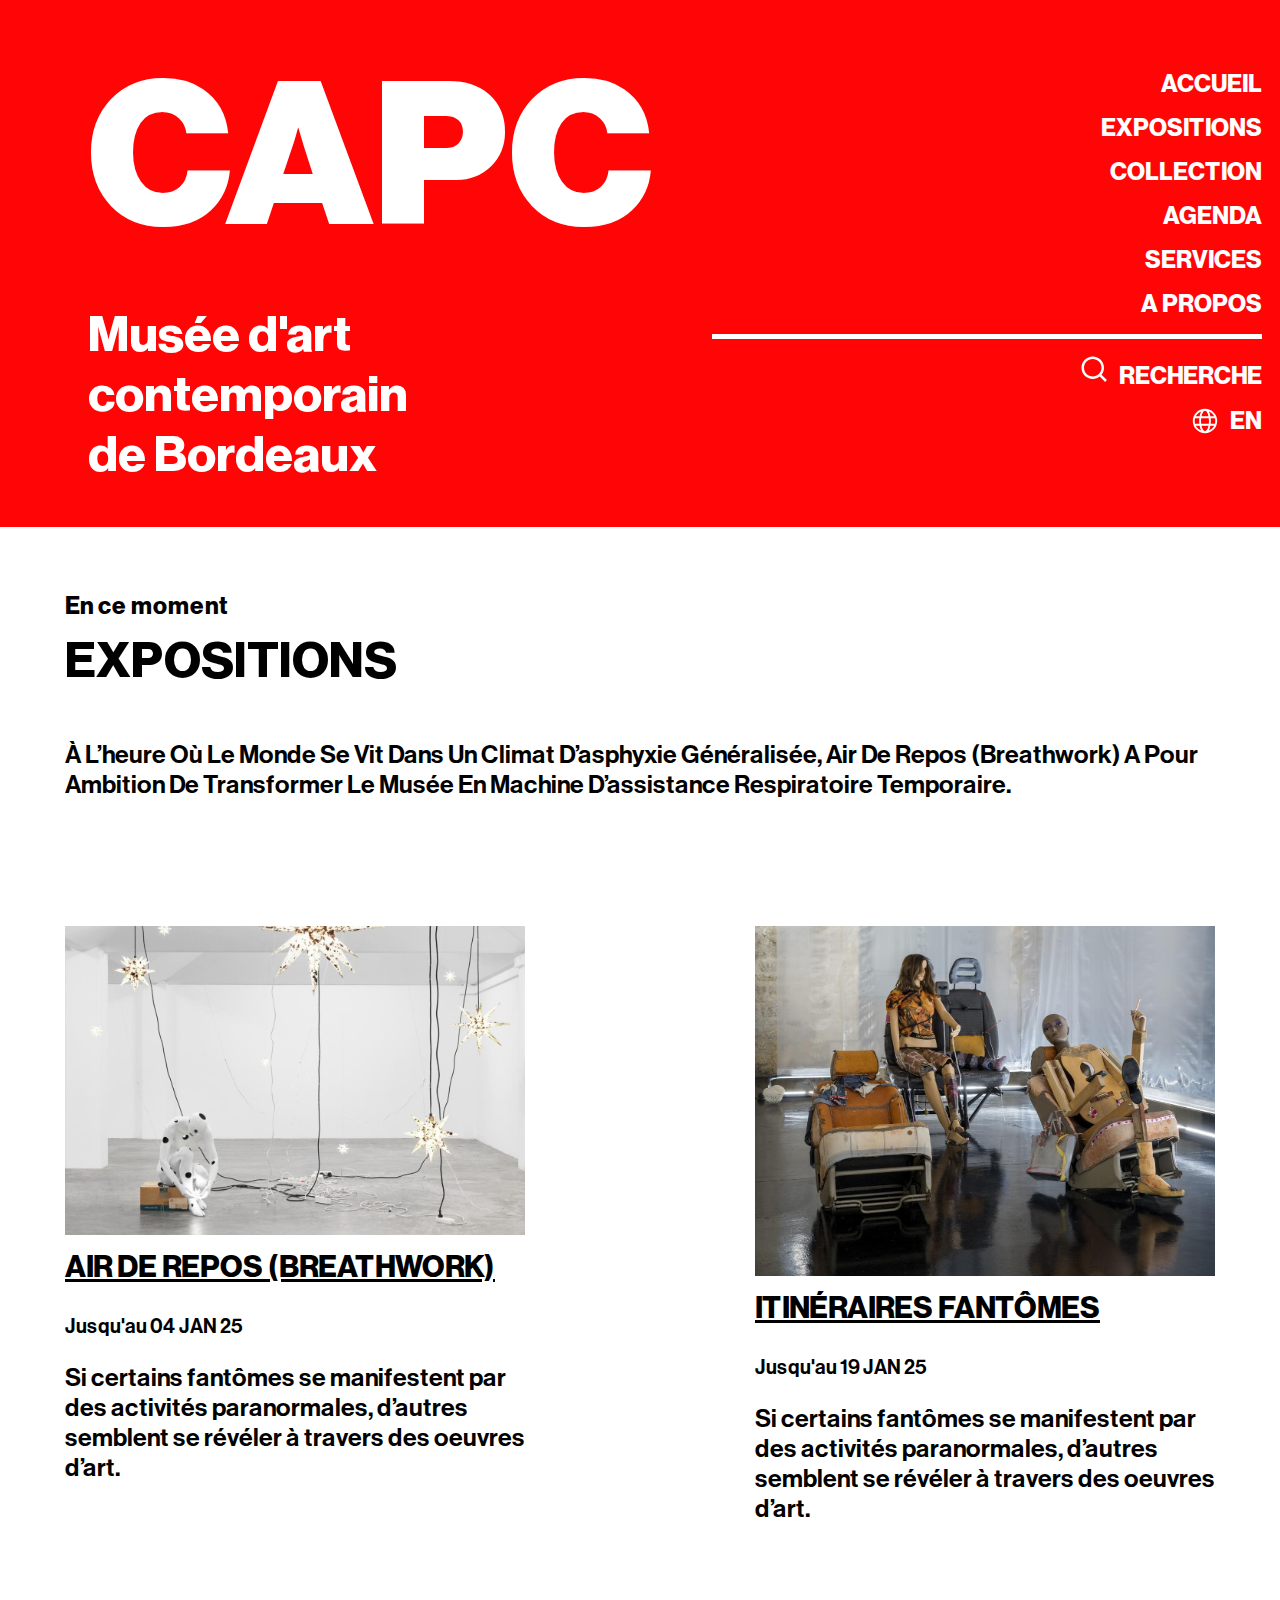
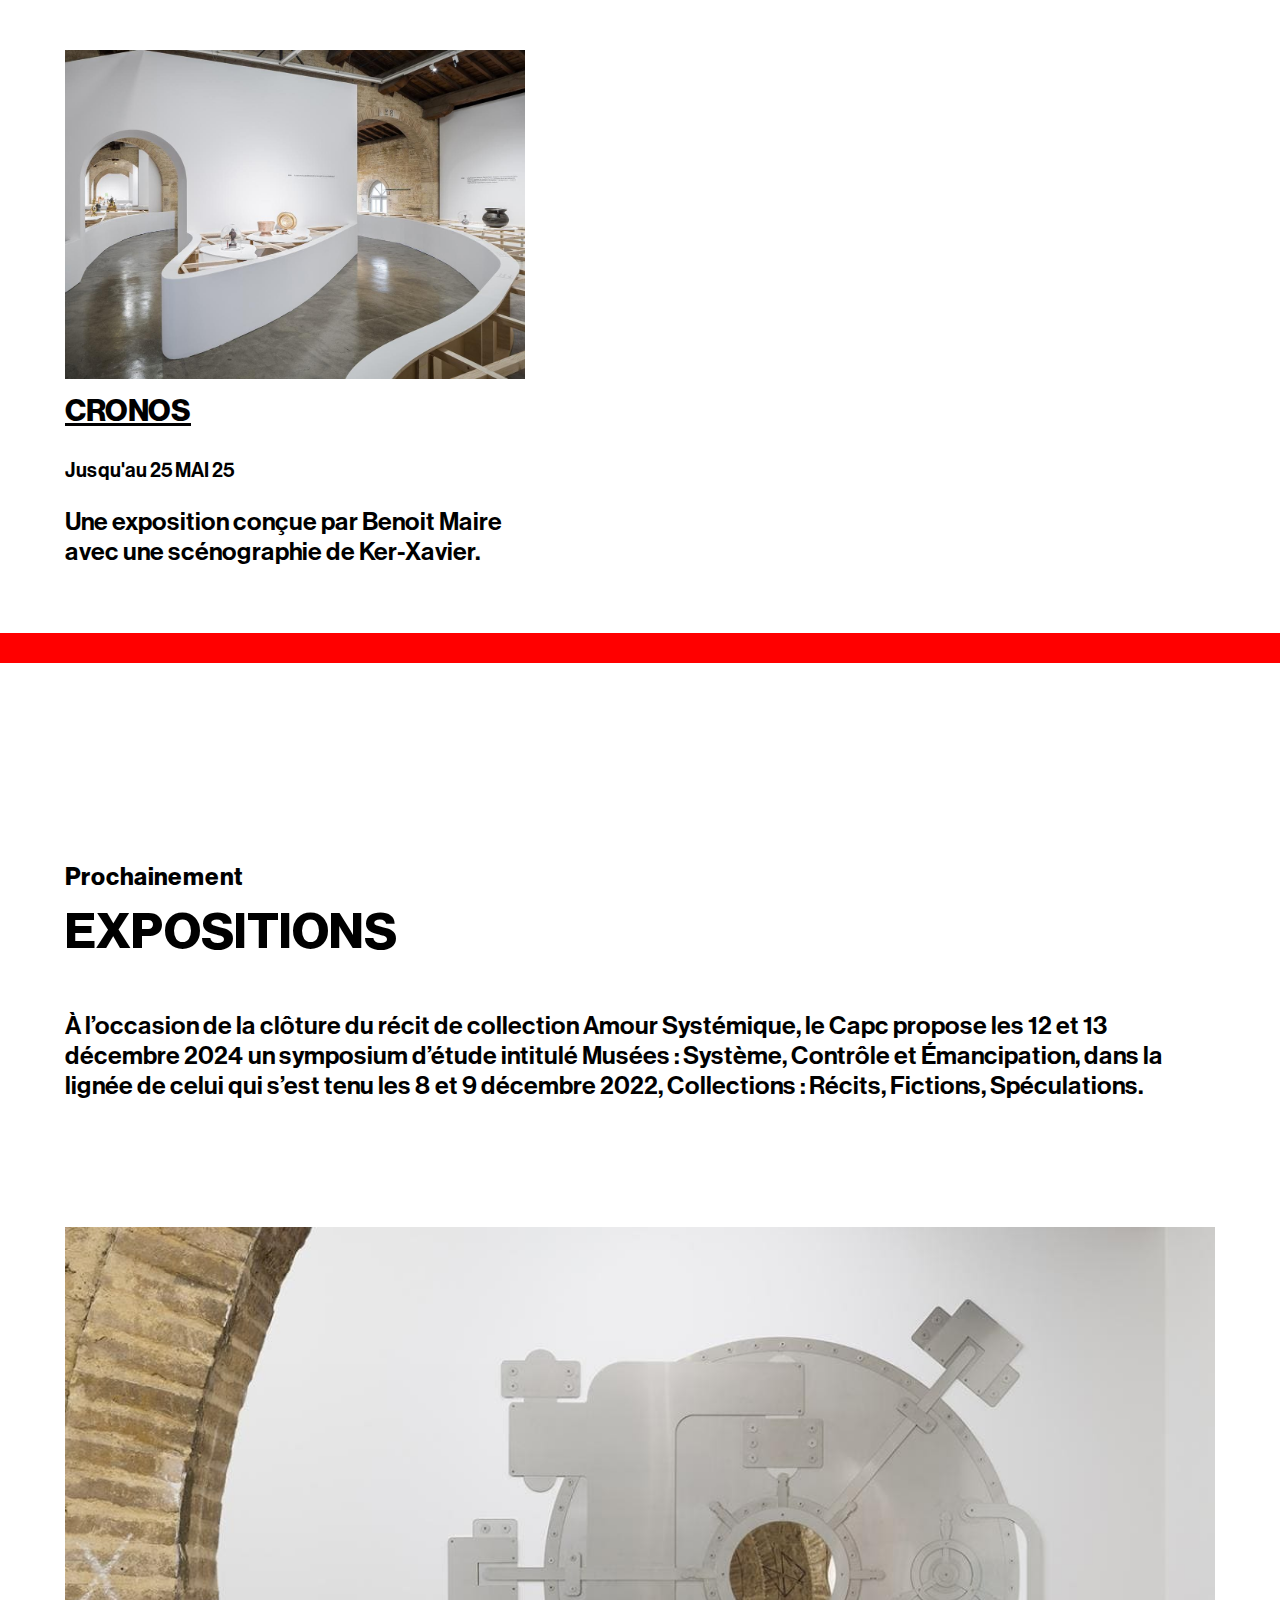
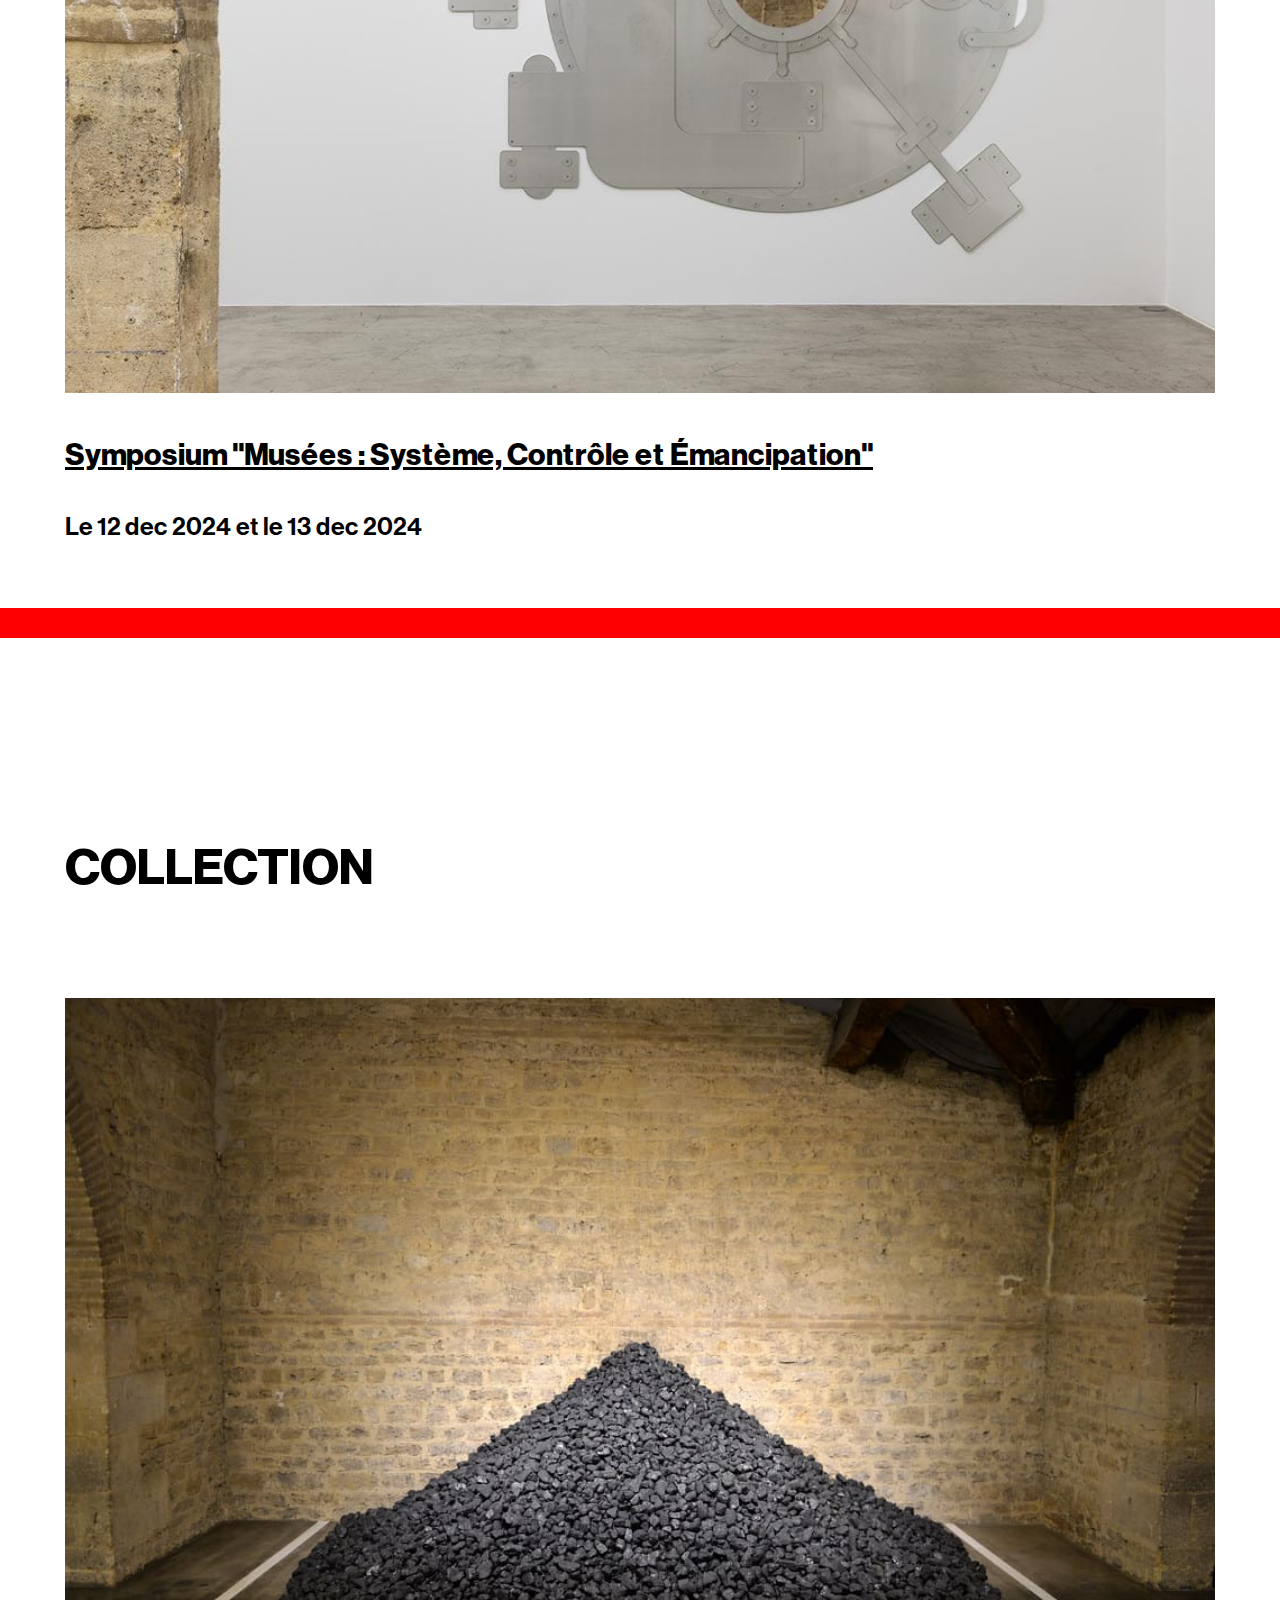
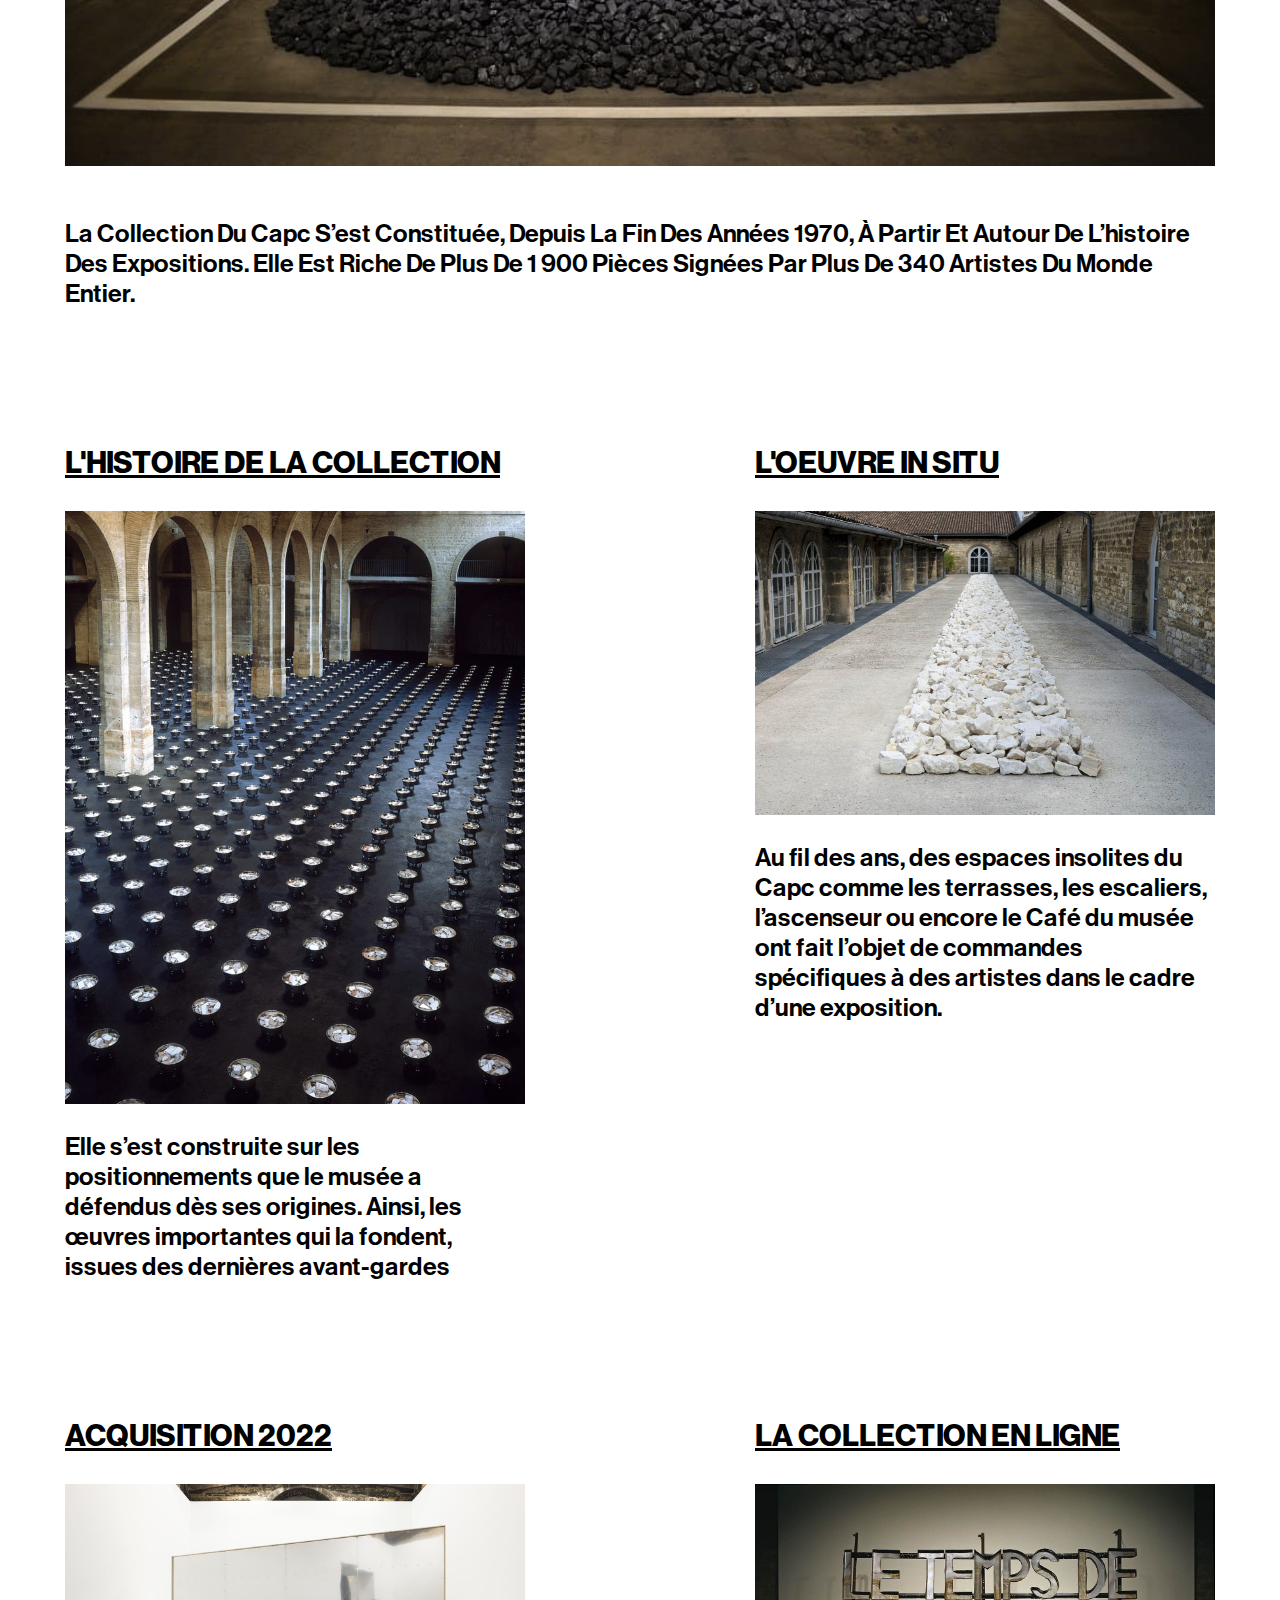
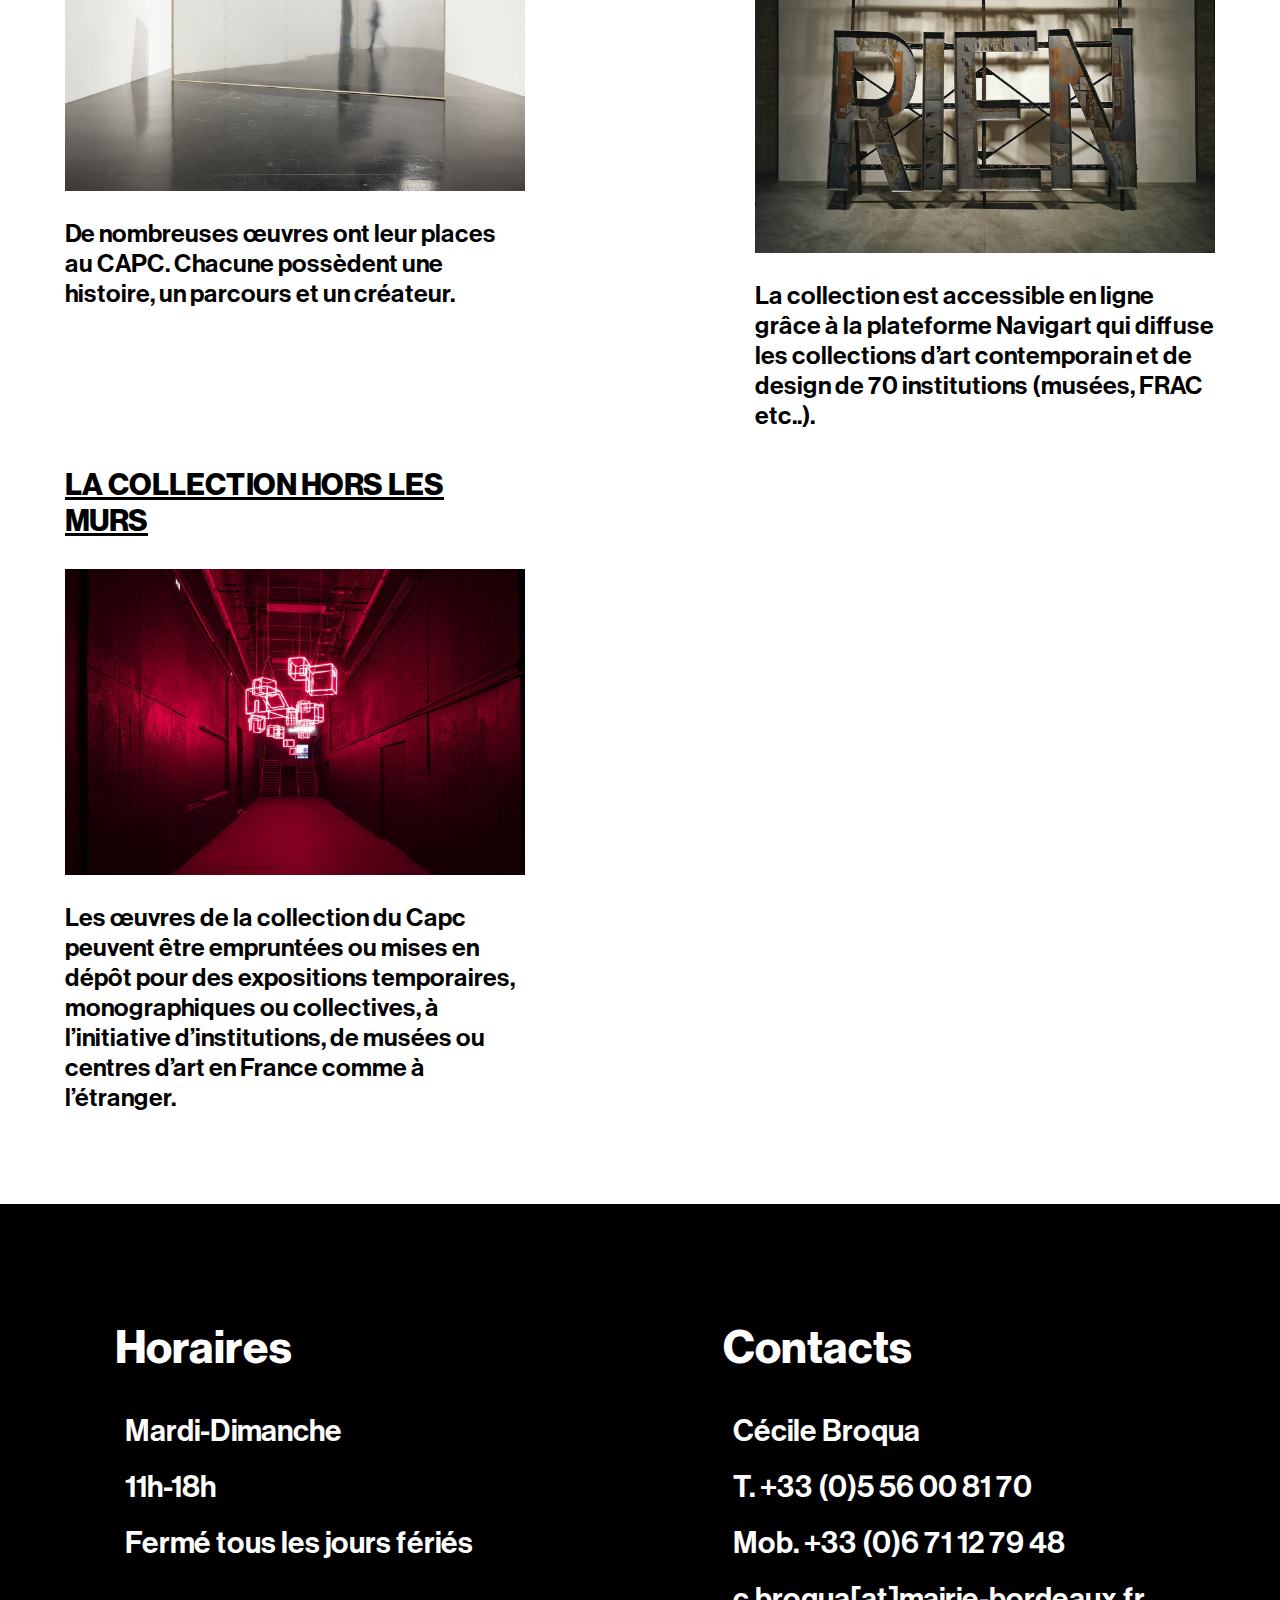
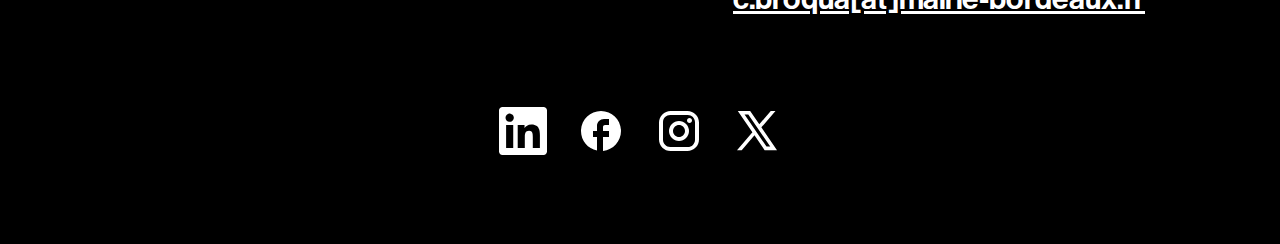
==== commit 0a2ea203: "responsive 2" ====
--- a/index.html
+++ b/index.html
@@ -12,11 +12,12 @@
 <body>
     <header> 
     <!--Menu-->
-        <div class="title">
+        <div>
             <h1>CAPC</h1>
             <h2>Musée d'art <br> contemporain <br> de Bordeaux</h2>
         </div>
 
+    <div>    
         <nav>
             <ul>
                 <li><a href="">ACCUEIL</a></li>
@@ -41,6 +42,7 @@
                 </li>
             </ul>
         </nav>
+    </div>    
     </header>
 
     <main>
@@ -49,8 +51,8 @@
         <h2>En ce moment</h2>
         <h3>Expositions</h3>
             <p class="expo-p">à l’heure où le monde se vit dans un climat d’asphyxie généralisée, air de repos (breathwork) a pour ambition de transformer le musée en machine d’assistance respiratoire temporaire. </p>
-
-            <div class="expo1">
+            <div class="container">
+            
                 <!--Photo 1 air de repos-->
                 <div class="part1">
                     <img src="/CAPC/air-de-repos.jpg" alt="" class="photo1">
@@ -68,6 +70,7 @@
                         <p class="date">Jusqu'au 19 JAN 25</p>
                         <p>Si certains fantômes se manifestent par des activités paranormales, d’autres semblent se révéler à travers des oeuvres d’art.</p>
                 </div>
+            
             </div>
 
                 <!--Photo 3 cronos-->
@@ -157,7 +160,7 @@
                     </ul>
                 </div>
             </div>
-
+        </div>
             <div class="reseaux">
                 <!--Réseaux sociaux-->
                 <img src="/icone/linkedin.svg" alt="">
@@ -165,7 +168,7 @@
                 <img src="/icone/insta.svg" alt="">
                 <img src="/icone/twitter.svg" alt="">
             </div>
-        </div>
+        
     </footer>
 </body>
 </html>--- a/style/pages/home.css
+++ b/style/pages/home.css
@@ -24,9 +24,10 @@
 }
 
 .photo1{
-    width: 544px;
-    height: 524px;
+
     margin-top: 100px;
+    width: 100%;
+    height: auto;
 }
 
 section div h3, .prochain h4{
--- a/style/footer.css
+++ b/style/footer.css
@@ -7,7 +7,7 @@
 }
 
 .foot{
-    
+
 }
 .foot1{
     display: flex;
@@ -42,6 +42,9 @@
 margin-bottom: 70px;
 }
 
+.contacts ul li a {
+    color: white;
+}
 .horaires{
     margin-bottom: 70px;
 }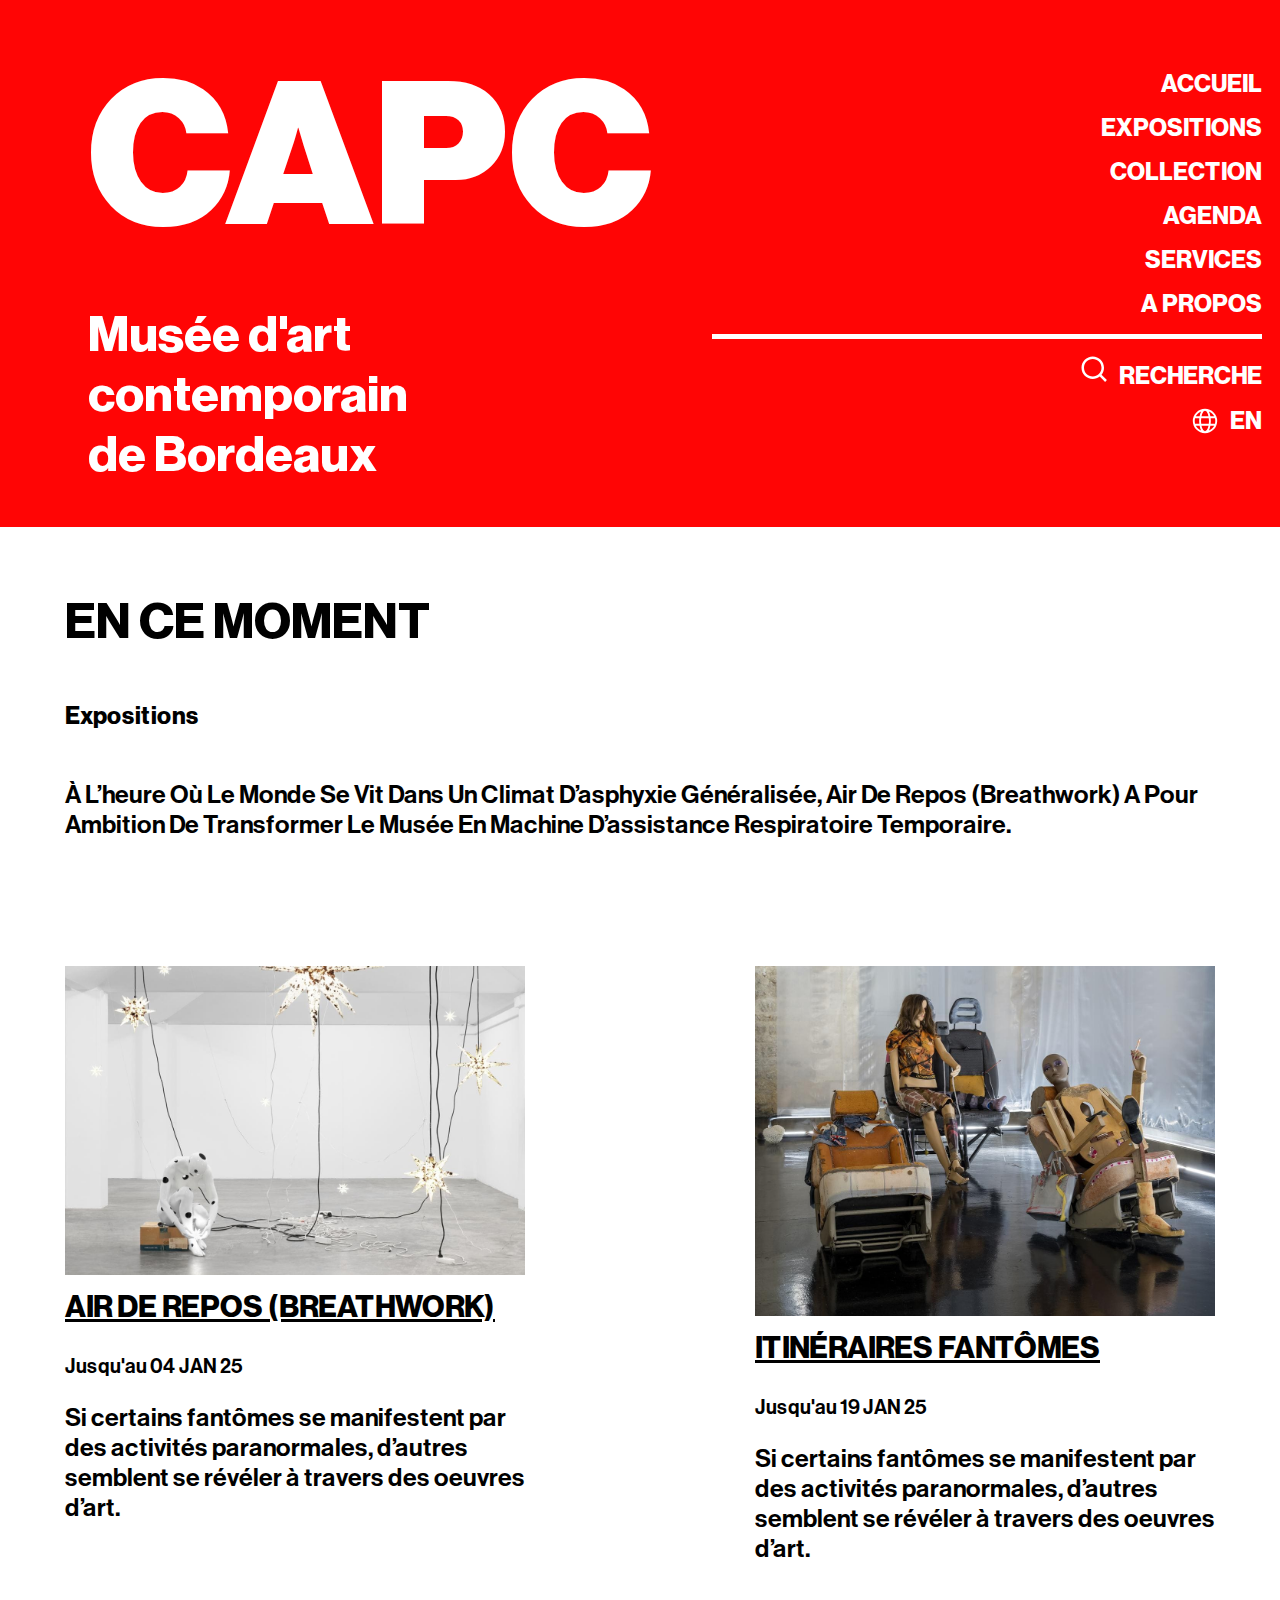
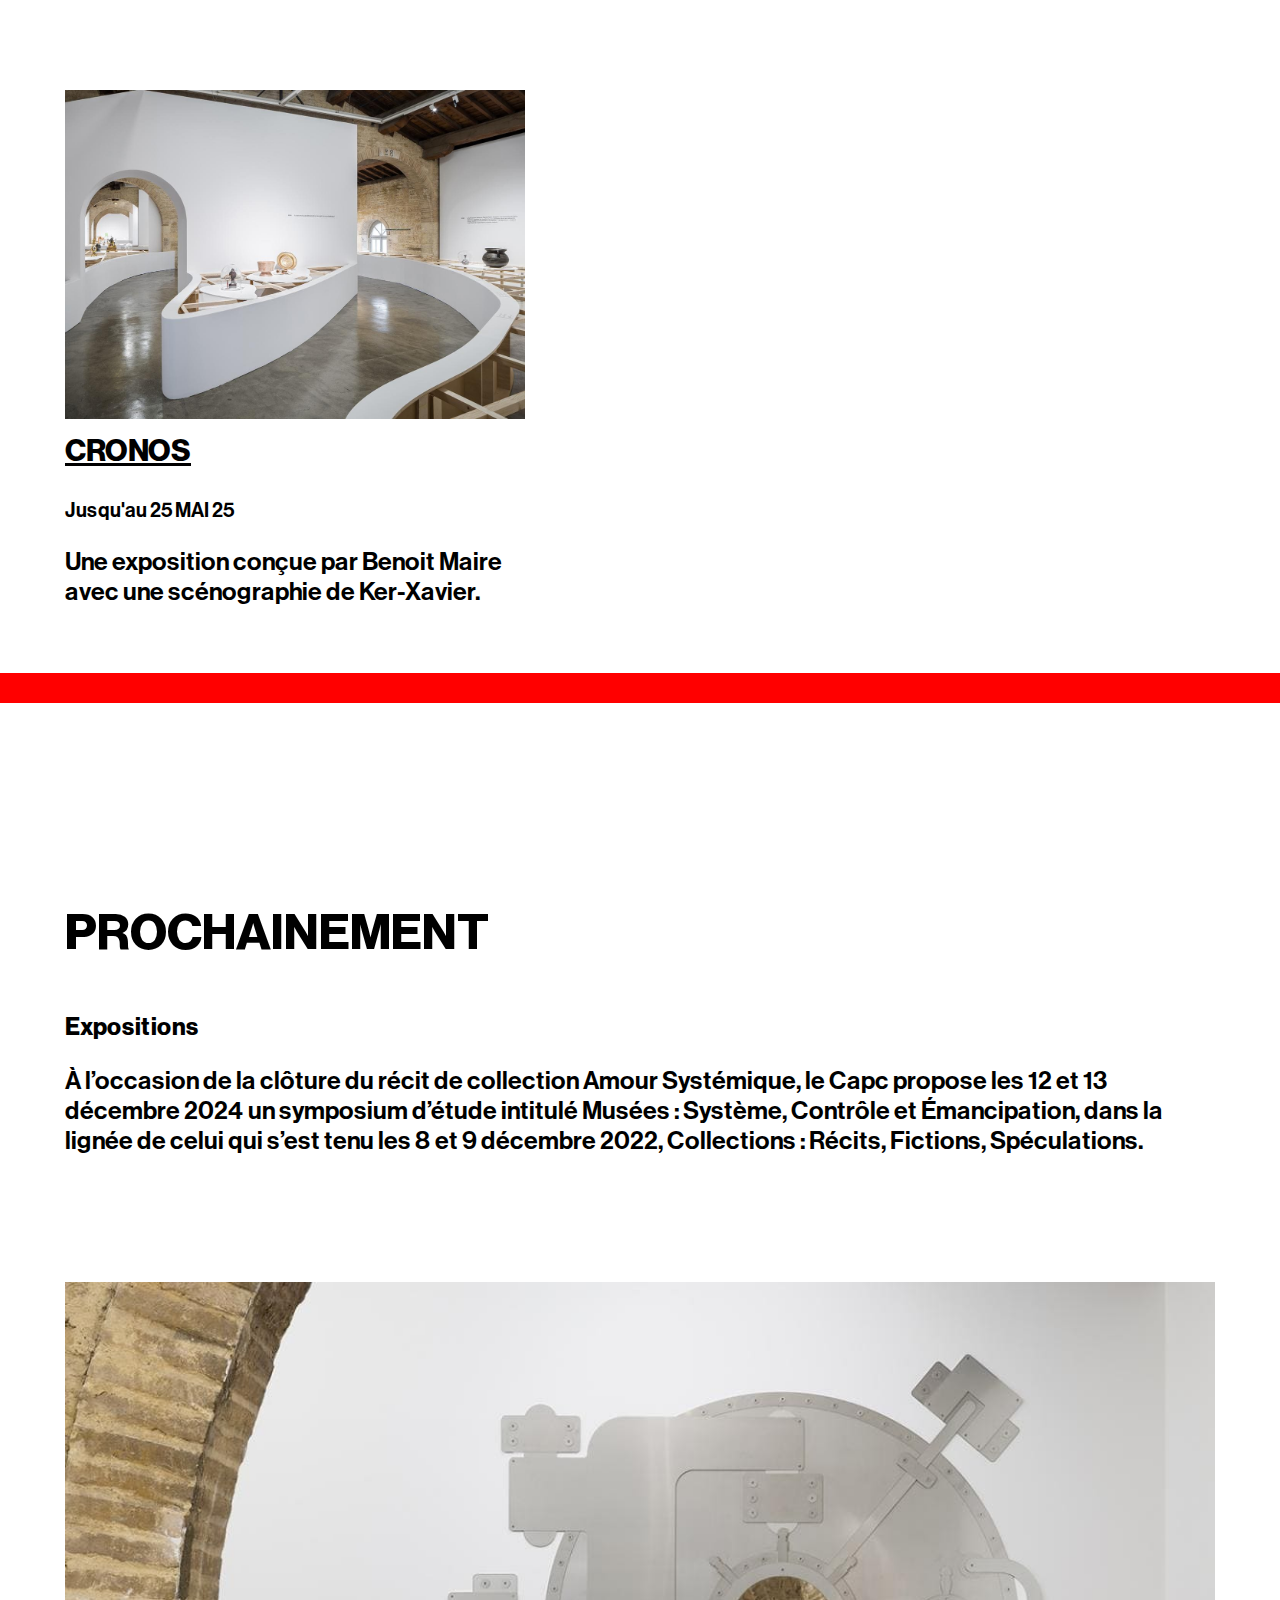
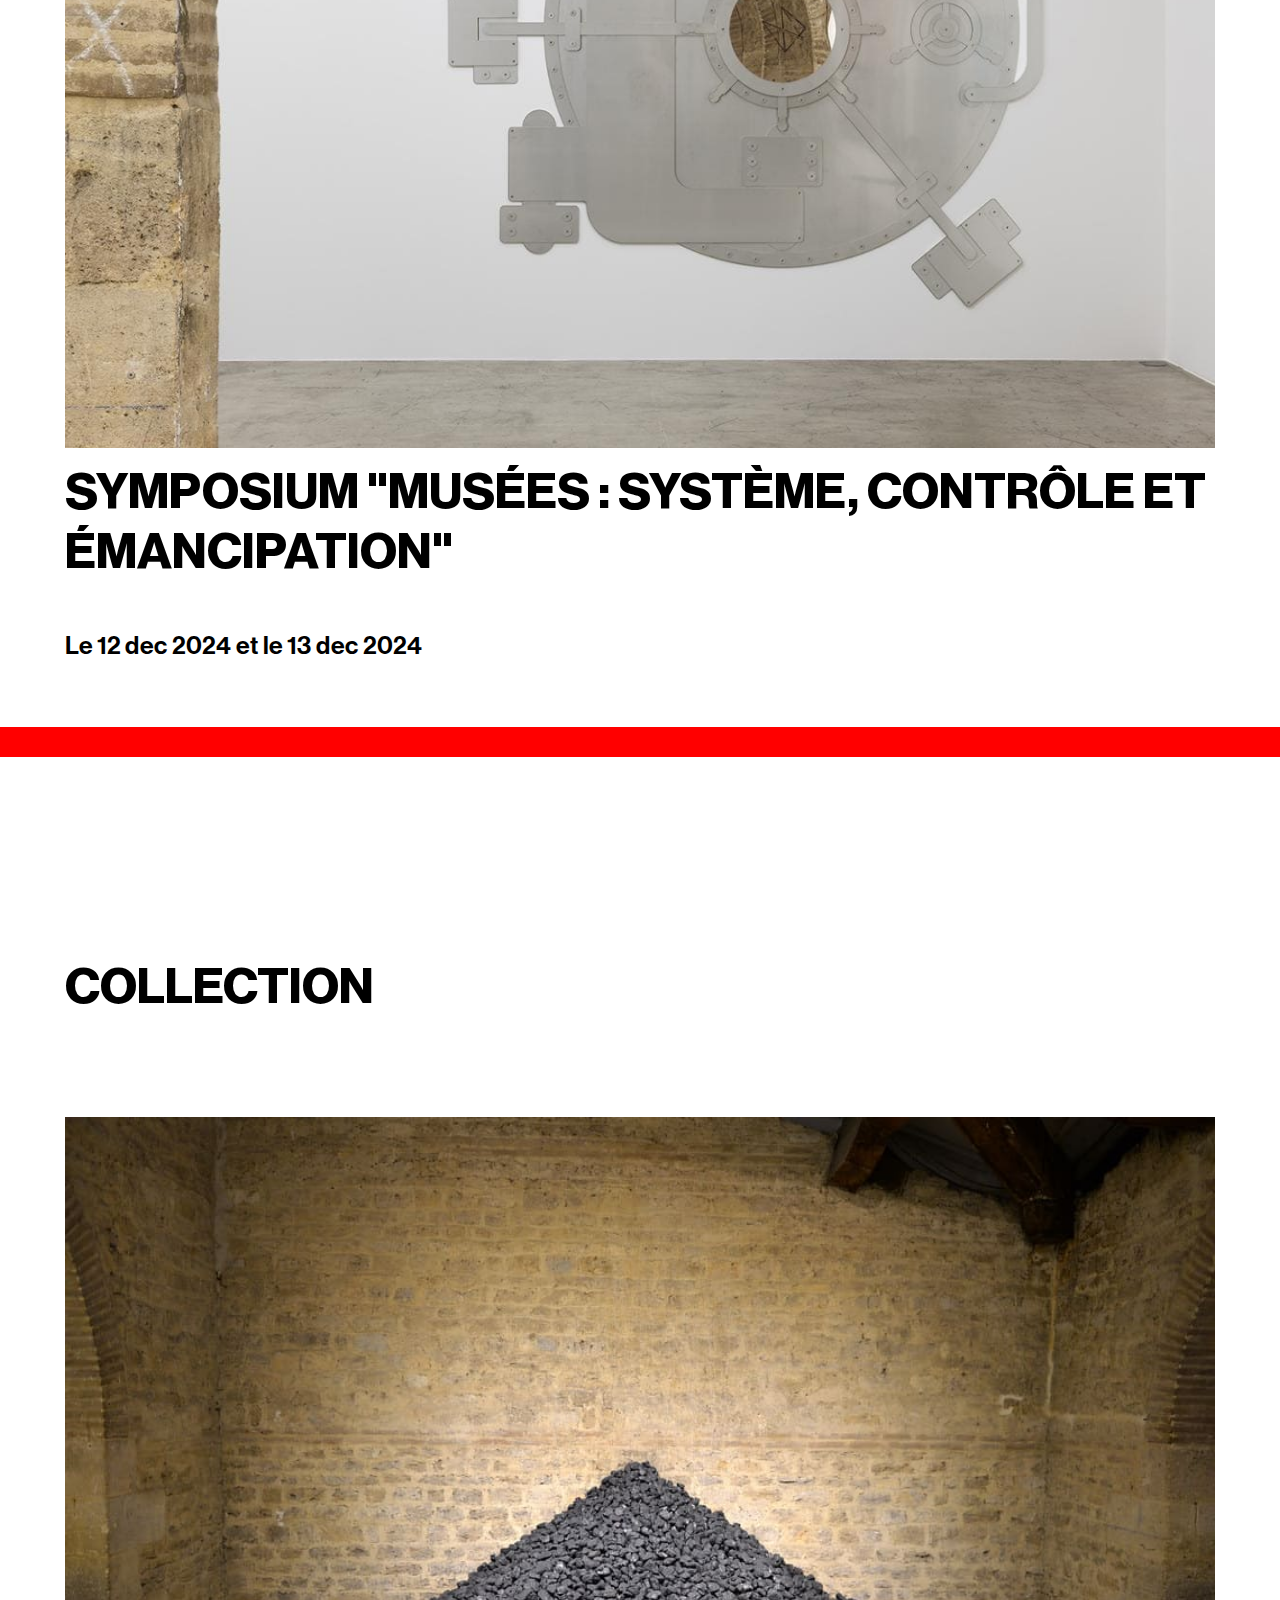
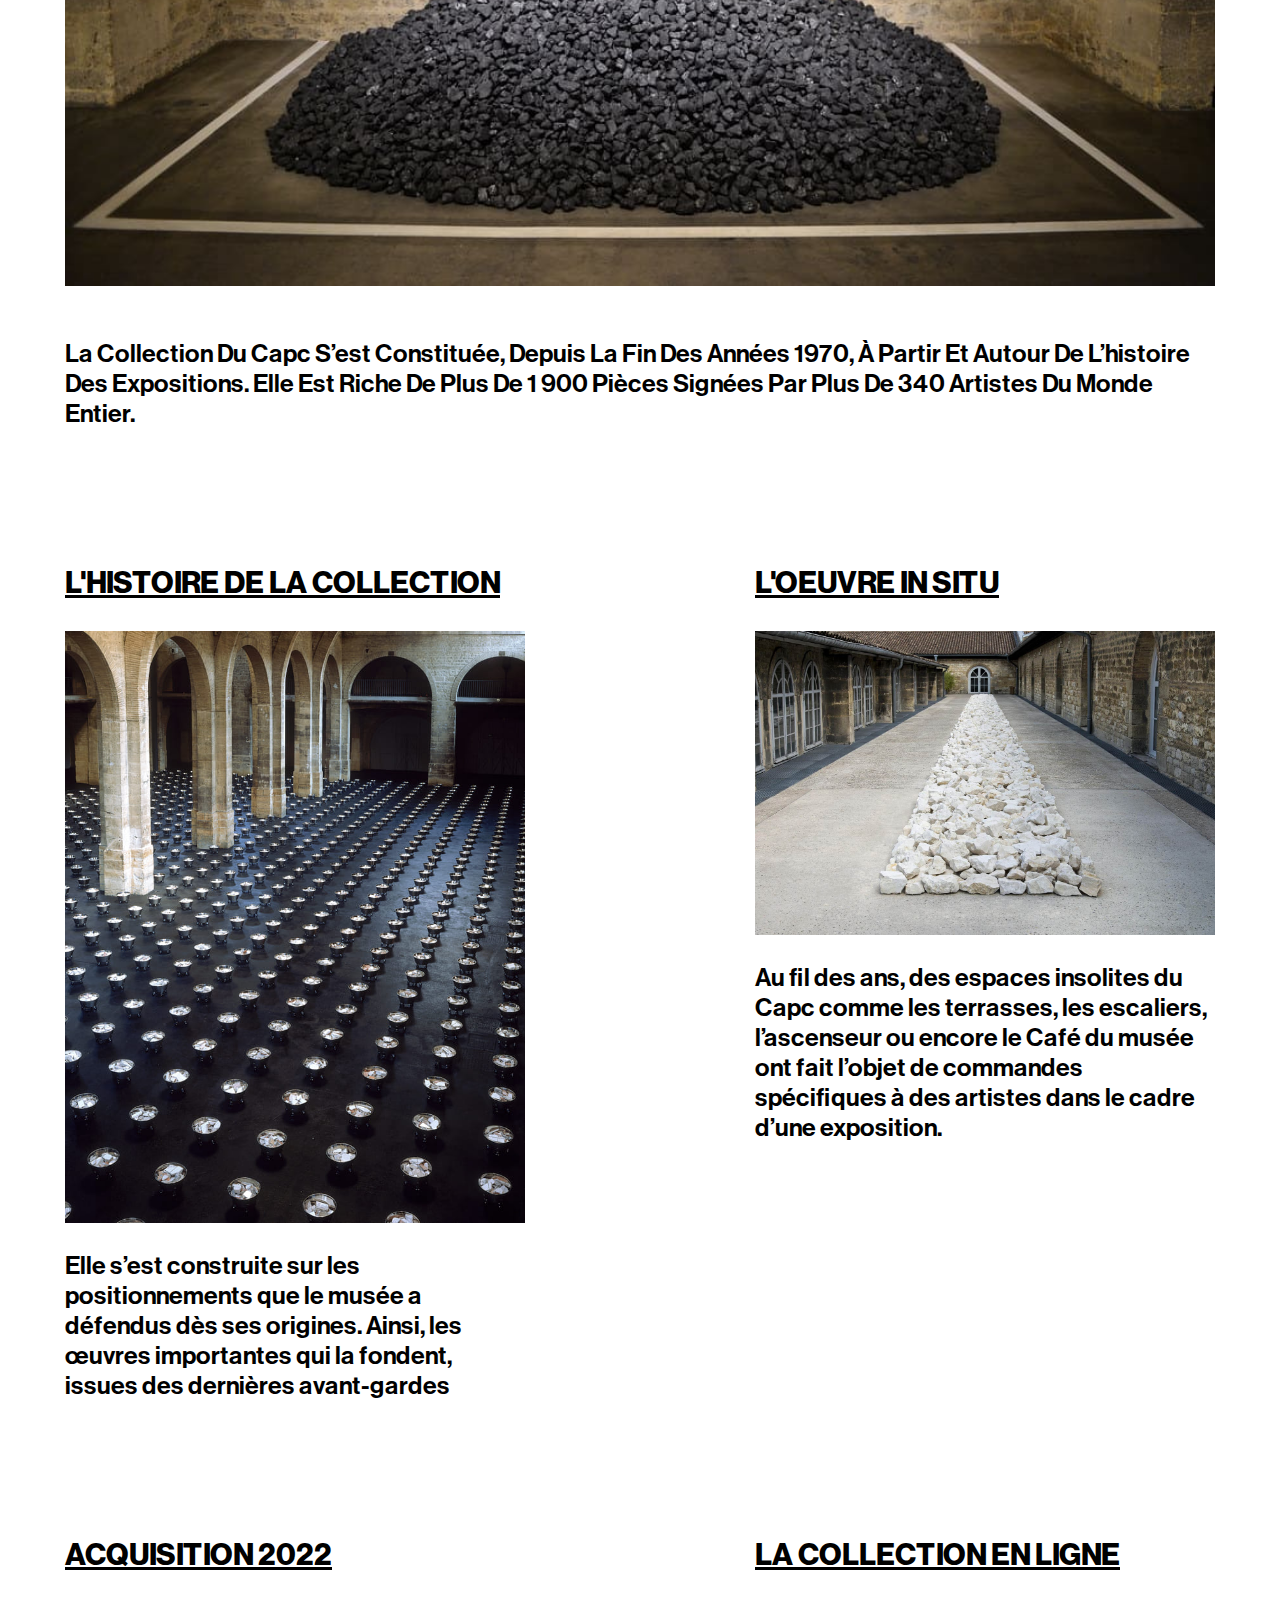
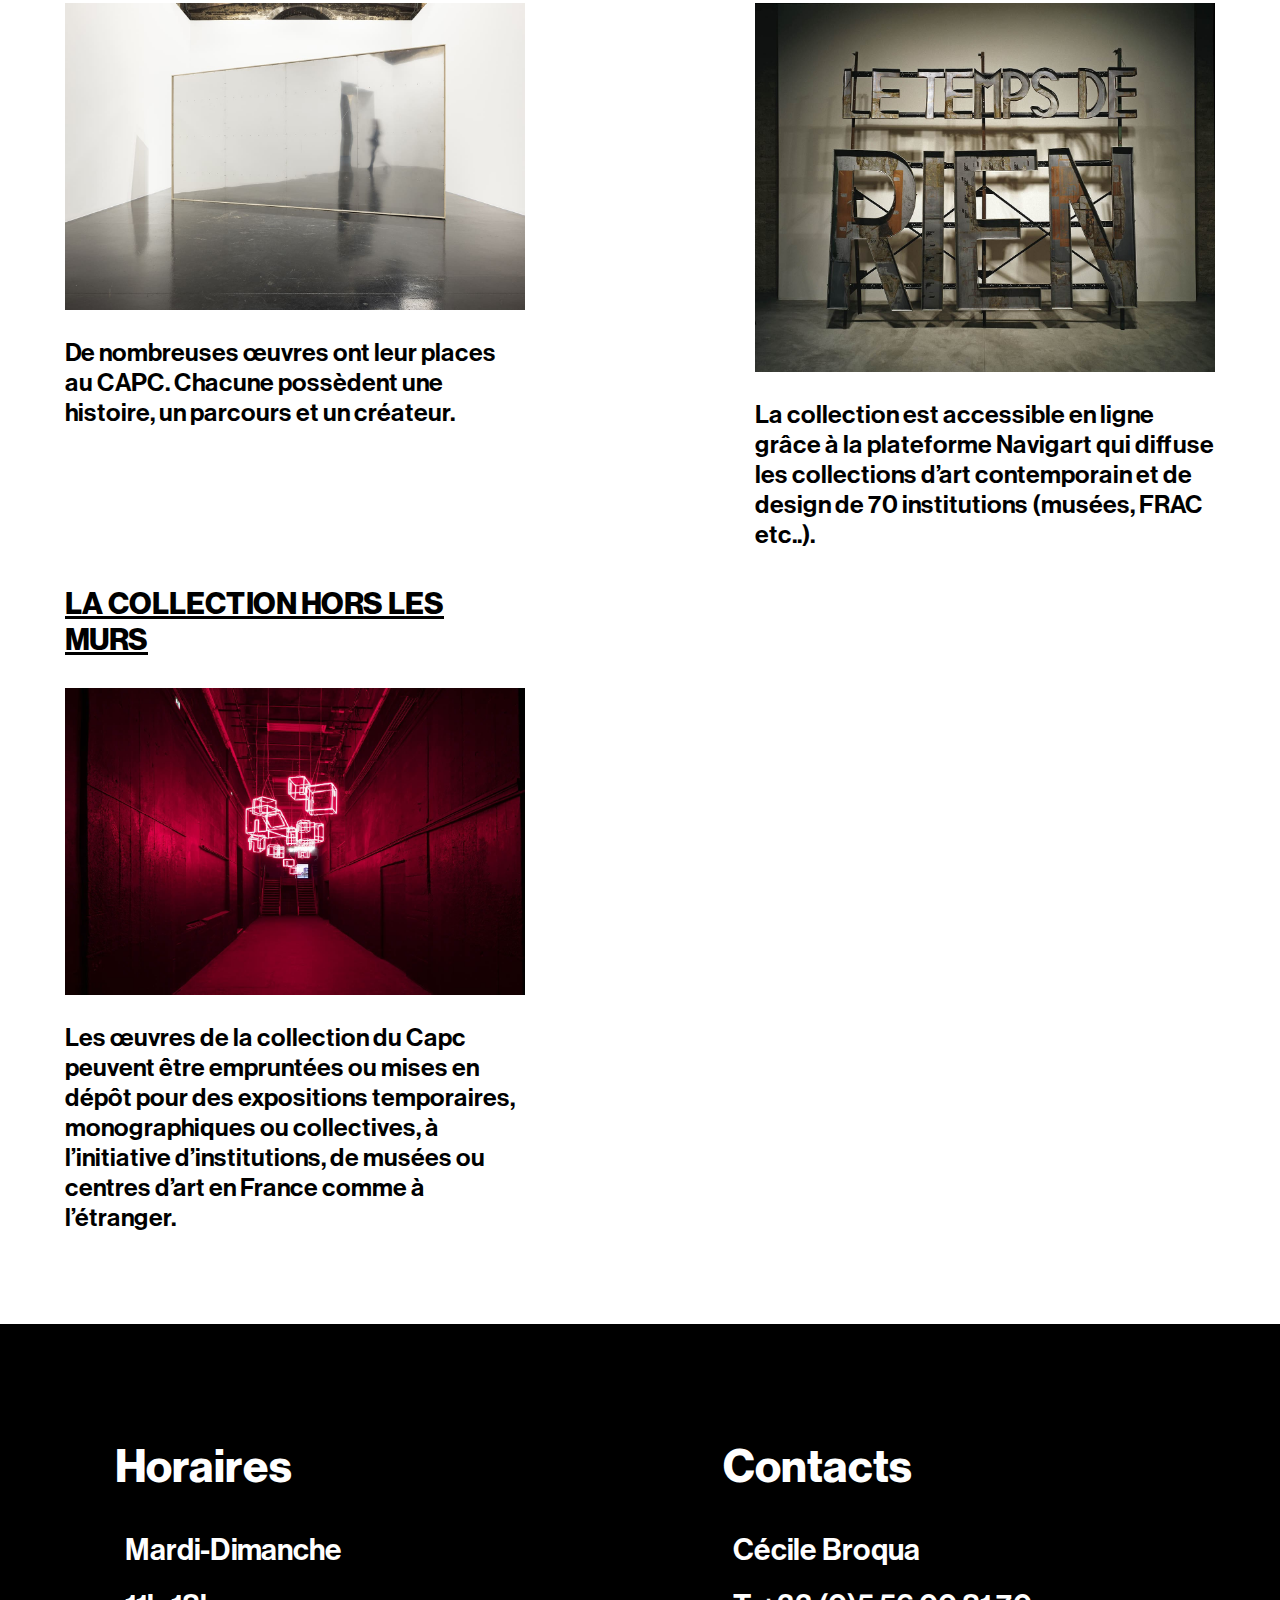
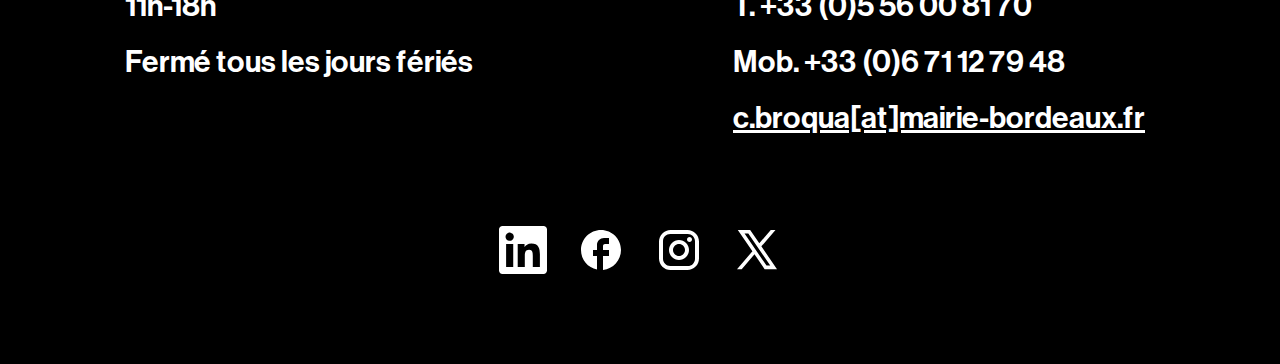
==== commit f79871d4: "mobile home" ====
--- a/index.html
+++ b/index.html
@@ -12,12 +12,19 @@
 <body>
     <header> 
     <!--Menu-->
-        <div>
-            <h1>CAPC</h1>
-            <h2>Musée d'art <br> contemporain <br> de Bordeaux</h2>
-        </div>
+    <div class="icon-mobile">
+        <img src="/icone/recherche.svg" alt="">
+        <img src="/icone/burger.svg" alt="">
+        
 
-    <div>    
+    </div>
+    <div class="logo">
+        <h1>CAPC</h1>
+        <h2>Musée d'art <br> contemporain <br> de Bordeaux</h2>
+        <div class="bar2"></div>
+    </div>
+
+        <div class="menu">    
         <nav>
             <ul>
                 <li><a href="">ACCUEIL</a></li>
@@ -48,8 +55,8 @@
     <main>
     <!--Premiere expositions du site-->
     <section>
-        <h2>En ce moment</h2>
-        <h3>Expositions</h3>
+        <h3>En ce moment</h3>
+        <h2>Expositions</h2>
             <p class="expo-p">à l’heure où le monde se vit dans un climat d’asphyxie généralisée, air de repos (breathwork) a pour ambition de transformer le musée en machine d’assistance respiratoire temporaire. </p>
             <div class="container">
             
@@ -84,12 +91,12 @@
 <div class="red-bar"></div>
     <!--Page prochainement-->
     <section class="prochain">
-        <h2>Prochainement</h2>
-        <h3>Expositions</h3>
+        <h3>Prochainement</h3>
+        <h2>Expositions</h2>
             <p>À l’occasion de la clôture du récit de collection Amour Systémique, le Capc propose les 12 et 13 décembre 2024 un symposium d’étude intitulé Musées : Système, Contrôle et Émancipation, dans la lignée de celui qui s’est tenu les 8 et 9 décembre 2022, Collections : Récits, Fictions, Spéculations. </p>
             <img src="/CAPC/synopisium.jpg" alt="" class="grande-photo">
-        <h4>Symposium "Musées : Système, Contrôle et
-            Émancipation"</h4>
+        <h3>Symposium "Musées : Système, Contrôle et
+            Émancipation"</h3>
             <p class="date">Le 12 dec 2024 et le 13 dec 2024</p>
     </section>
 
--- a/style/menu.css
+++ b/style/menu.css
@@ -11,7 +11,10 @@
     background-color: #FF0505;
     width: 100%;
     display: flex;
+    flex-wrap: wrap;
     justify-content: space-around;
+    min-height: 200px;
+    
 }
 h1{
     font-family: 'Neue', sans-serif;
@@ -110,7 +113,47 @@
     height: 30px;
 }
 
+.icon-mobile{
+    display: none;
+}
+@media (max-width: 600px) {
+    
+    h1{
+    font-size: 70px;
+    
+    }
+    header h2{
+        font-size: 20px;
+    }
+    .bar2{
+        height: 2px;
+        background-color: white;
+        width: 190px;
+    }
+    .logo {
+        display: flex;
+        align-items: flex-end;
+        flex-direction: column;
+        margin-left: 0px;
+        padding-left: 0px;
+    }
+    .menu{
+        display: none;
+    }
+    header {
+        width: 100%;
+        height: 400px;
+        padding-top: 70px;
+    }
+    .icon-mobile img{
+        width: 26px;
+        height: 26px;
+    }
+    .icon-mobile{
+    display: flex;
+    justify-content: space-between;
+    gap: 200px;
+    }
 
+}
 
-
-
--- a/style/pages/home.css
+++ b/style/pages/home.css
@@ -116,4 +116,57 @@
     background-color: red;
     width:100%;
     height: 30px;
+}
+
+@media (max-width: 680px) {
+    section{padding-left: 25px;
+    margin-left: 0px;}
+    
+    section h3{
+    font-size: 18px;
+    }
+    section h2{
+        font-size: 25px;
+    }
+    .part1 h3{
+        font-size: 18px;
+    }
+    .expo-p,p{
+        font-size: 16px;
+    }
+    .date{
+        font-size: 12;
+    }
+    .part1 p{
+        font-size: 16px;
+    }
+    .red-bar{
+        height: 15px;
+    }
+    .prochain h2{
+        font-size: 25px;
+    }
+    .prochain h3{
+        font-size: 18px;
+    }
+    .prochain p{
+        font-size: 16px;
+    }
+    .collection h2{
+        font-size: 25px;
+    }
+    .collection p{
+        font-size: 16px;
+    }
+    .colle1, .colle2, .expo1{
+        margin-top: 25px;
+    }
+    .grande-photo{
+        margin-top: 50px;
+    }
+    .collection{
+        margin-top: 50px;
+    }
+    .prochain{
+        margin-top: 50px;
 }--- a/style/footer.css
+++ b/style/footer.css
@@ -4,11 +4,10 @@
     height: 560px;
     color: white;
     padding-top: 80px;
+    margin-bottom: 0px;
 }
 
-.foot{
 
-}
 .foot1{
     display: flex;
     justify-content: space-around;
@@ -22,9 +21,7 @@
     margin: 20px;
     margin-left: -30px;
 }
-.foot1 ul{
-    margin-left: 0%;
-}
+
 .foot1 h2{
     font-family: 'Neue', sans-serif;
     font-weight: 75;
@@ -47,4 +44,39 @@
 }
 .horaires{
     margin-bottom: 70px;
-}+}
+
+@media (max-width: 680px) {
+footer{
+    height: auto;
+    padding-top: 20px;
+}
+.foot1 , footer{
+    display: flex;
+    flex-direction: column;
+    align-items: flex-start;
+    padding-left: 25px;
+}
+.foot1 ul li{
+    font-size: 14px;
+}
+.foot1 h2{
+    font-size: 25px;
+}
+.contacts , .horaires{
+    width: auto;
+    padding: 0px;
+}
+.reseaux img {
+    width: 20px;
+    height: 20px;
+    margin-bottom: 20px;
+    padding-left: 25px;
+}
+.reseaux{
+    display: flex;
+    justify-content: center;
+    gap: 5px;
+}
+}
+
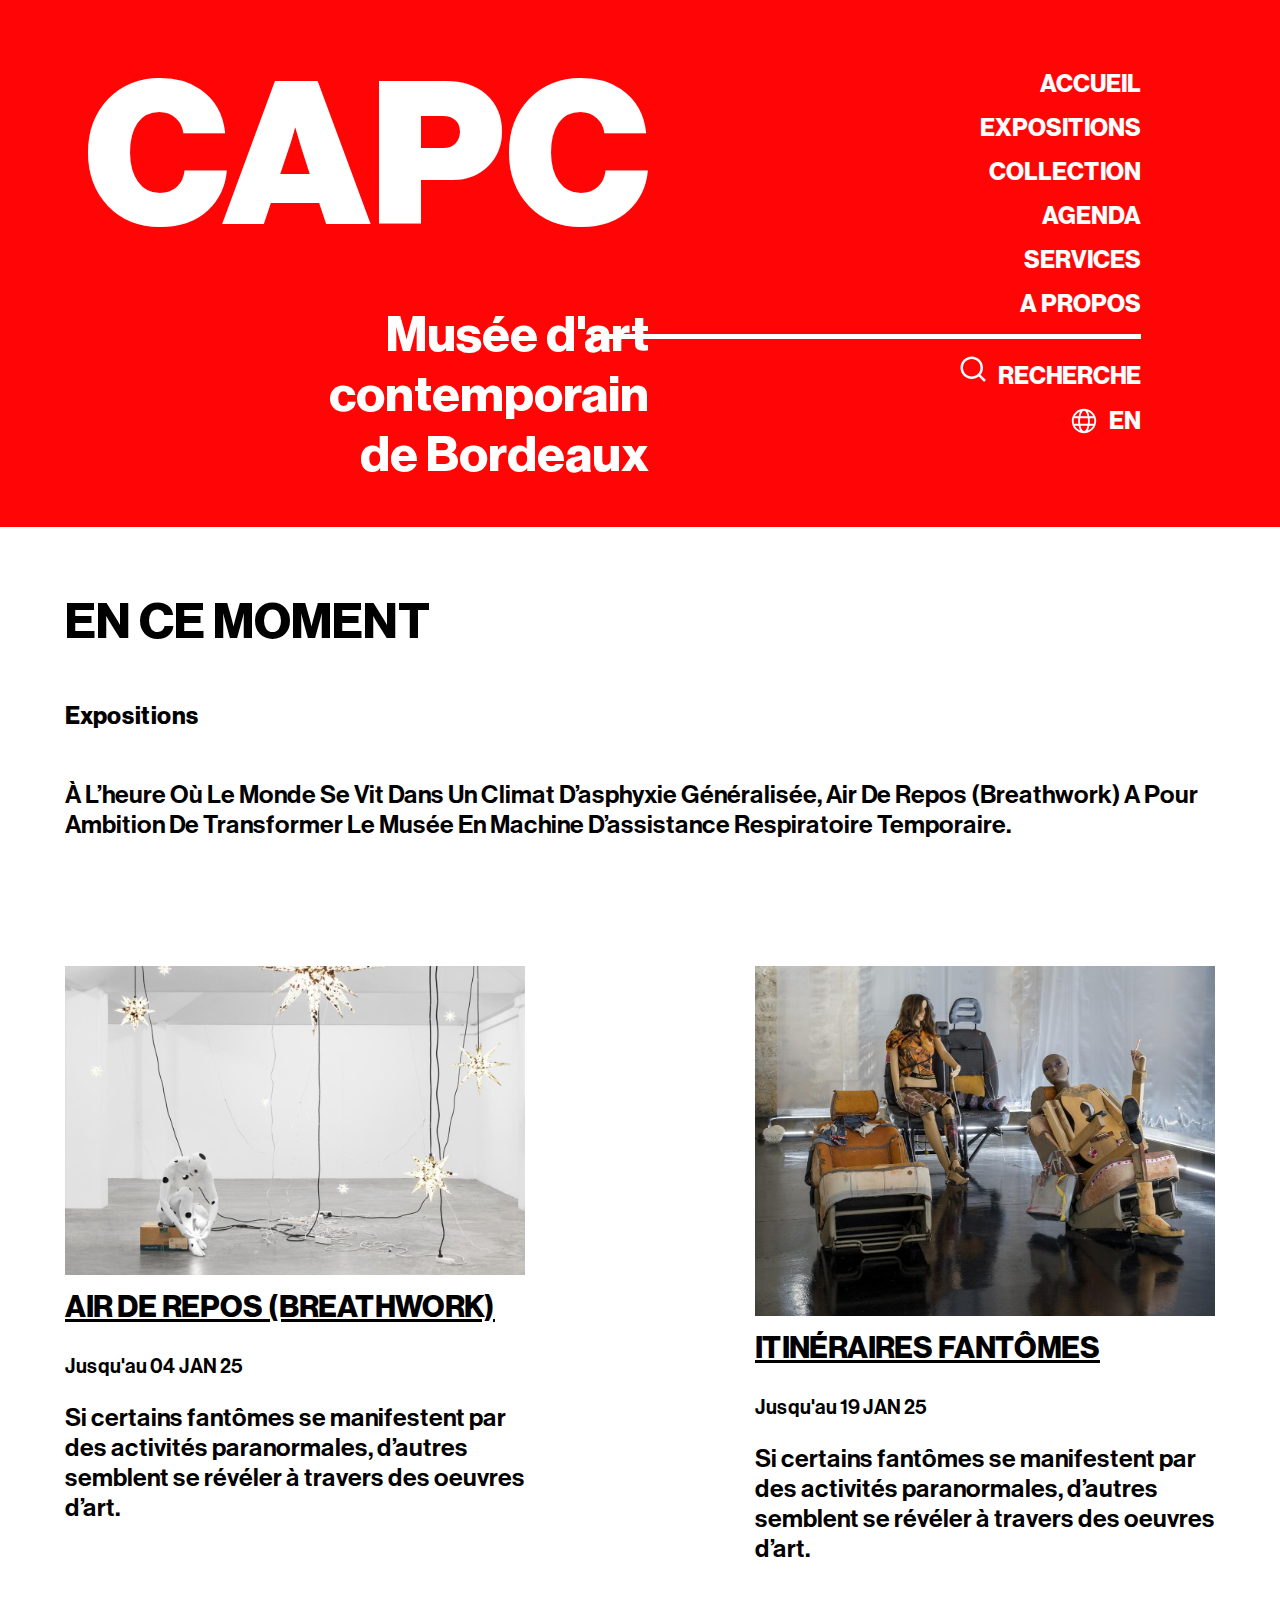
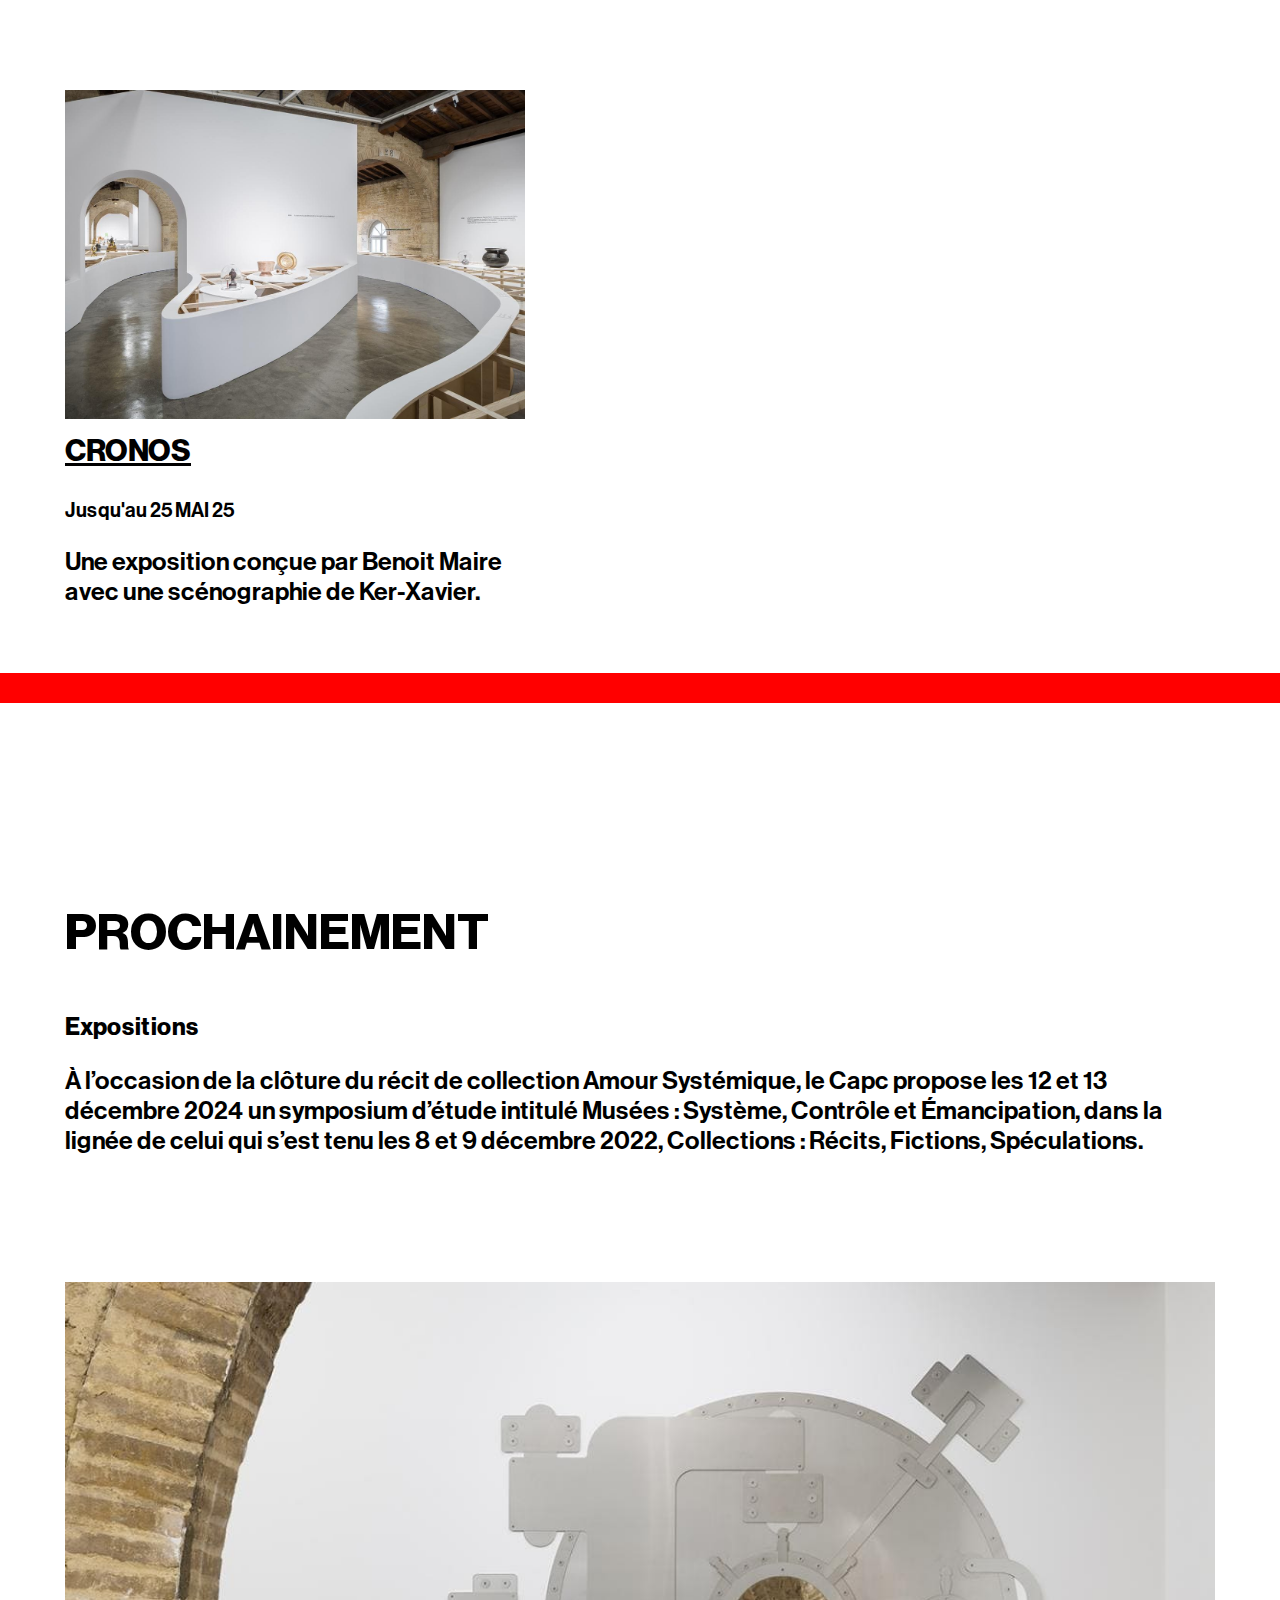
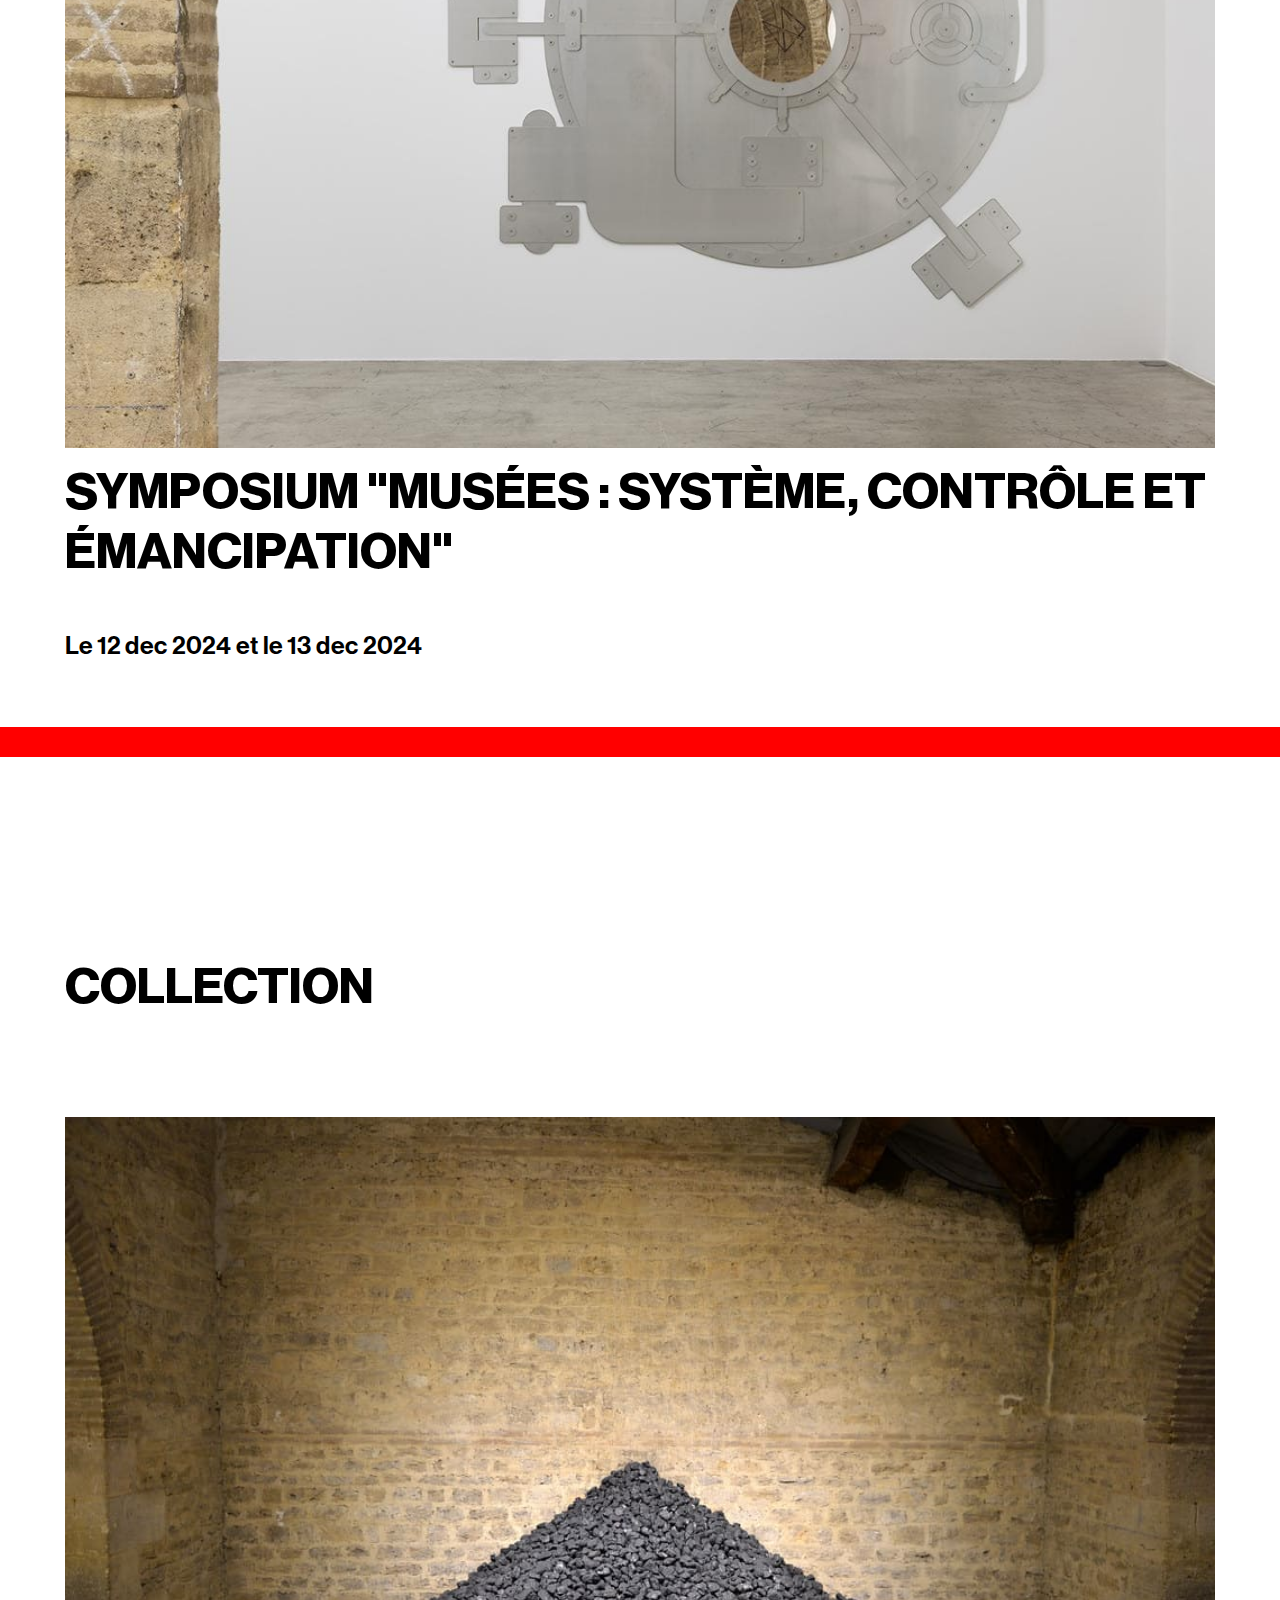
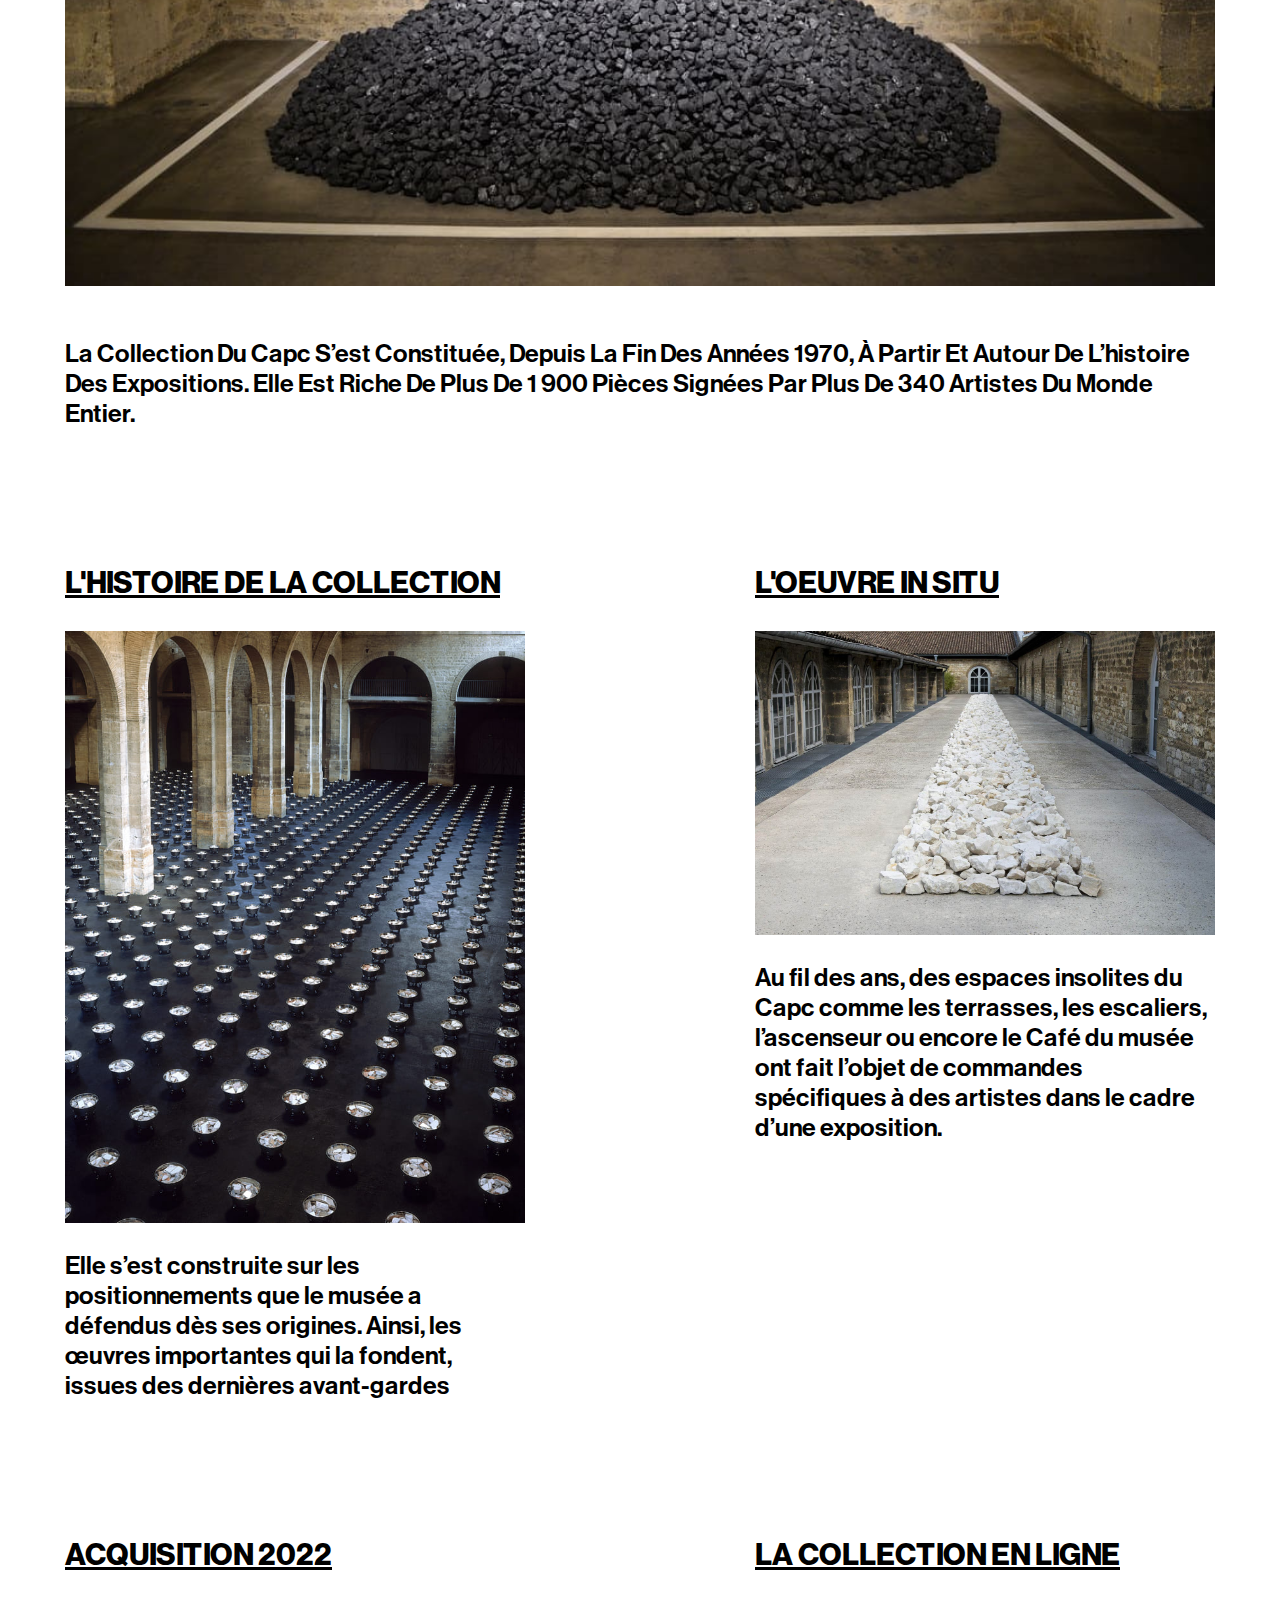
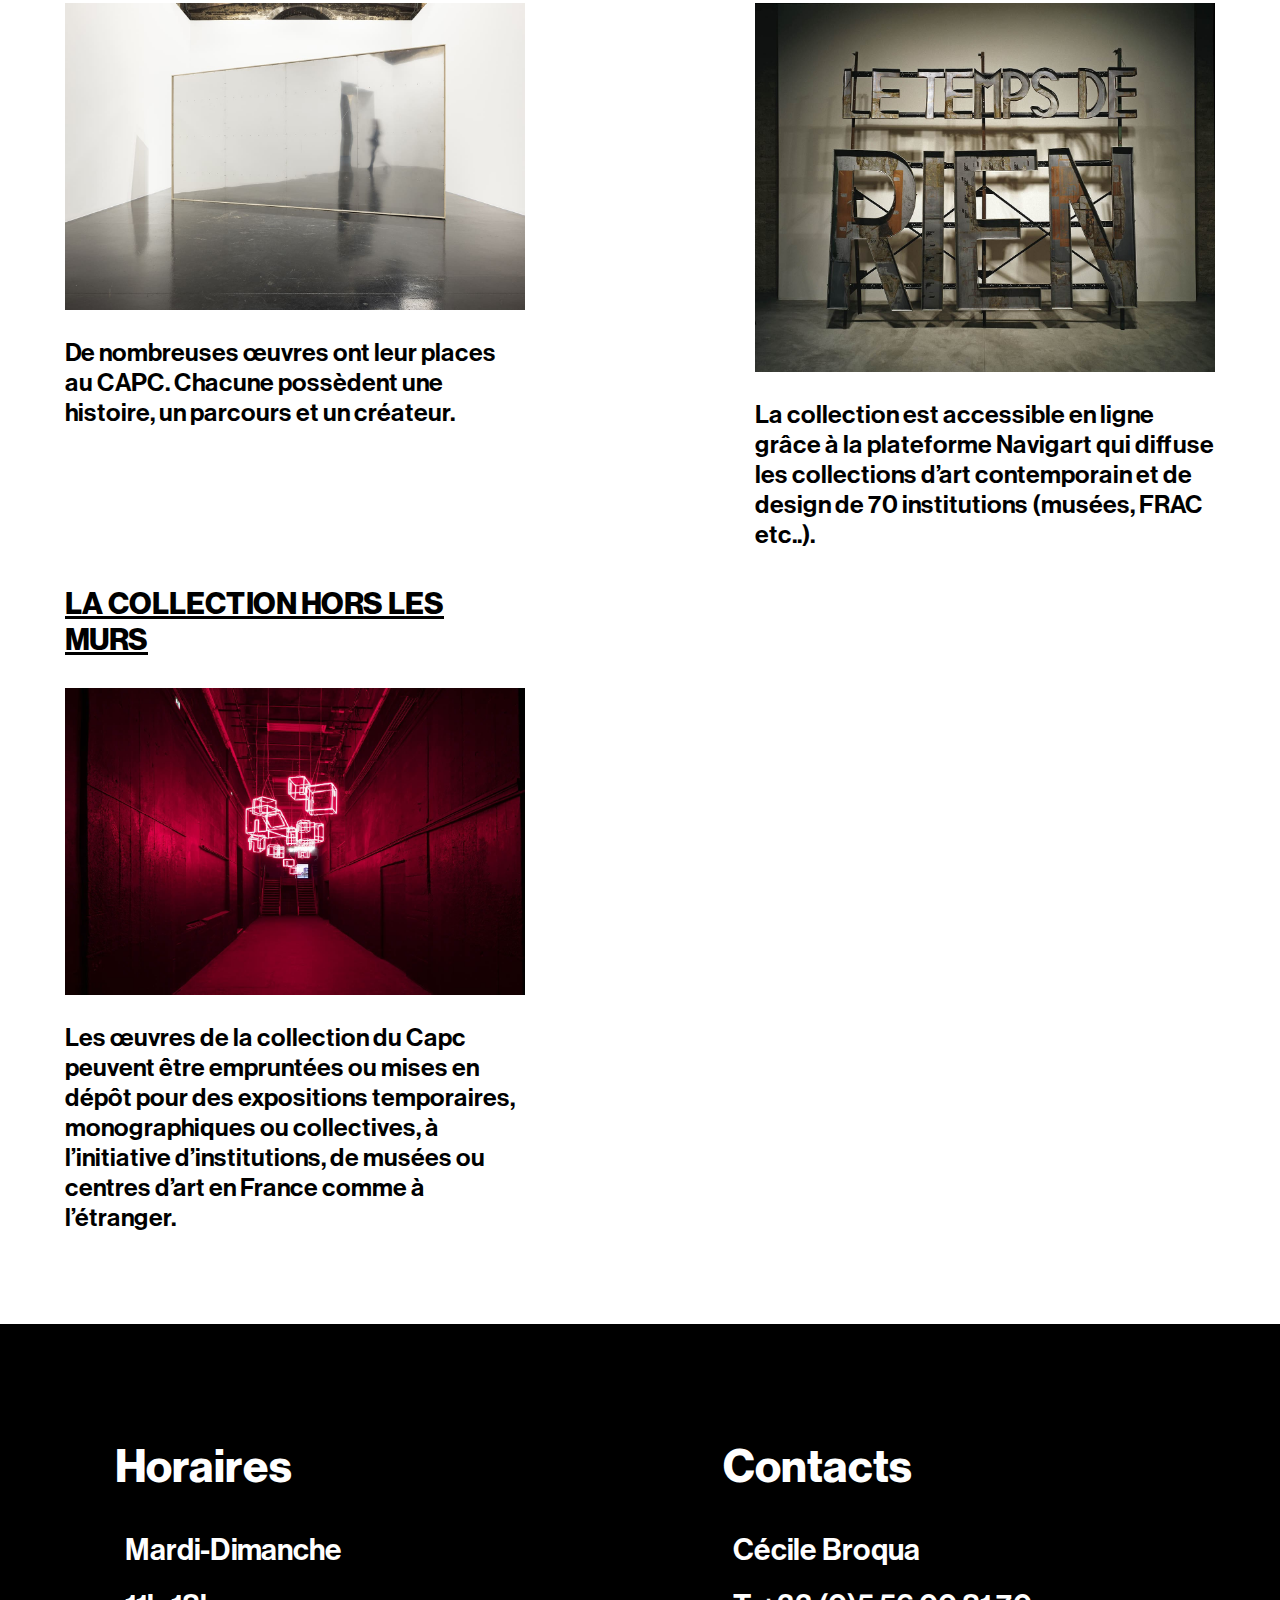
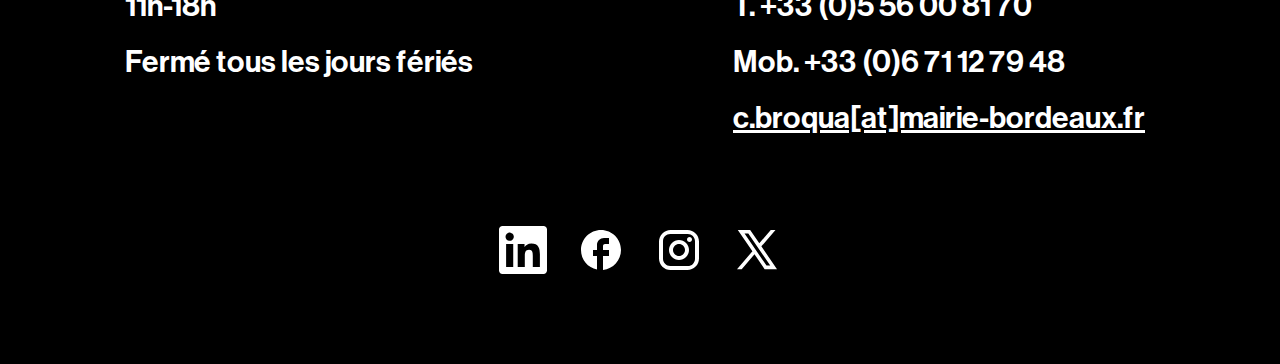
==== commit 55be0509: "menu" ====
--- a/index.html
+++ b/index.html
@@ -8,16 +8,29 @@
     <link rel="stylesheet" href="/style/typography.css">
     <link rel="stylesheet" href="/style/pages/home.css">
     <link rel="stylesheet" href="/style/footer.css">
+    
 </head>
 <body>
-    <header> 
+    
+    <header id="main-header"> 
+
+        
     <!--Menu-->
-    <div class="icon-mobile">
-        <img src="/icone/recherche.svg" alt="">
-        <img src="/icone/burger.svg" alt="">
-        
 
-    </div>
+    <nav class="mobile">
+        <button class="button-menu" id="open-menu"><img src="/icone/burger.svg" alt=""></button>
+
+        <ul class="mobile-menu">
+            <li><img src="/icone/croix.svg" id="close-menu"></li>
+            <li><a href="">ACCUEIL</a></li>
+            <li><a href="">EXPOSITIONS</a></li>
+            <li><a href="">COLLECTION</a></li>
+            <li><a href="">AGENDA</a></li>
+            <li><a href="">SERVICES</a></li>
+            <Li><a href="">A PROPOS</a></Li>
+        </ul>
+    </nav>
+
     <div class="logo">
         <h1>CAPC</h1>
         <h2>Musée d'art <br> contemporain <br> de Bordeaux</h2>
@@ -26,6 +39,7 @@
 
         <div class="menu">    
         <nav>
+            
             <ul>
                 <li><a href="">ACCUEIL</a></li>
                 <li><a href="">EXPOSITIONS</a></li>
@@ -177,5 +191,8 @@
             </div>
         
     </footer>
+
+    <script src="/style/js.js"></script>
 </body>
+
 </html>--- a/style/menu.css
+++ b/style/menu.css
@@ -16,7 +16,7 @@
     min-height: 200px;
     
 }
-h1{
+h1 {
     font-family: 'Neue', sans-serif;
     margin-bottom: -5px;
     margin-top: 40px;
@@ -24,7 +24,9 @@
     color: white;
     font-size: 200px;
 }
-
+nav ul{
+    margin-right: 20%;
+}
 header h2{
     color: white;
     font-size: 50px;
@@ -33,6 +35,7 @@
     font-family: 'Neue', sans-serif;
     font-weight: 75;
     margin-top: 30px;
+    text-align: right;
 }
 
 .bar{
@@ -116,14 +119,27 @@
 .icon-mobile{
     display: none;
 }
+
+ nav.mobile {
+    display: none;
+
+}
+
+
 @media (max-width: 600px) {
-    
+    header{
+        flex-direction: row-reverse;
+    }
+    nav{
+        margin-right: 0%;
+    }
     h1{
     font-size: 70px;
     
     }
     header h2{
         font-size: 20px;
+        text-a
     }
     .bar2{
         height: 2px;
@@ -144,6 +160,7 @@
         width: 100%;
         height: 400px;
         padding-top: 70px;
+        display: flex;
     }
     .icon-mobile img{
         width: 26px;
@@ -155,5 +172,64 @@
     gap: 200px;
     }
 
-}
-
+    header .mobile-menu {
+        display: none;
+    }
+    nav.mobile{
+        display: flex;
+
+    }
+    header.menu-is-opened .mobile-menu {
+        display: flex;
+        flex-direction: column;
+        gap:10px;
+        position:absolute;
+        top:0%;
+        bottom:0%;
+        left:0%;
+        right:0%;
+        margin: 0;
+        background-color: #FF0505;
+
+    }
+}
+
+header {
+
+    justify-content: space-between;
+
+
+    margin-right: 40%px;
+}
+
+.button-menu{
+    background-color: transparent;
+    border: none;
+    height: 40px;
+    width: 40px;
+}
+
+.mobile-menu{
+    list-style-type: none;
+    color:white;
+}
+.mobile-menu a {
+    list-style-type: none;
+    color:white;
+    text-decoration: none;
+    font-family: 'Neue', sans-serif;
+    font-size: 20px;
+    text-align: left;
+}
+
+.button-menu-close{
+    width: 4Opx;
+    height: 40px;
+}
+.mobile{
+    display: flex;
+    flex-direction: row-reverse;
+    margin-top: 10%;
+    margin-right: 40px;
+    background-color: #FF0505;
+}--- a/style/pages/home.css
+++ b/style/pages/home.css
@@ -169,4 +169,6 @@
     }
     .prochain{
         margin-top: 50px;
+    }
+
 }--- a/style/footer.css
+++ b/style/footer.css
@@ -54,8 +54,7 @@
 .foot1 , footer{
     display: flex;
     flex-direction: column;
-    align-items: flex-start;
-    padding-left: 25px;
+    align-items: center;
 }
 .foot1 ul li{
     font-size: 14px;
@@ -72,11 +71,18 @@
     height: 20px;
     margin-bottom: 20px;
     padding-left: 25px;
+    padding-right: -25px;
 }
 .reseaux{
     display: flex;
     justify-content: center;
     gap: 5px;
 }
+.reseaux img {
+    width: 20px;
+    height: 20px;
+    
 }
 
+}
+
